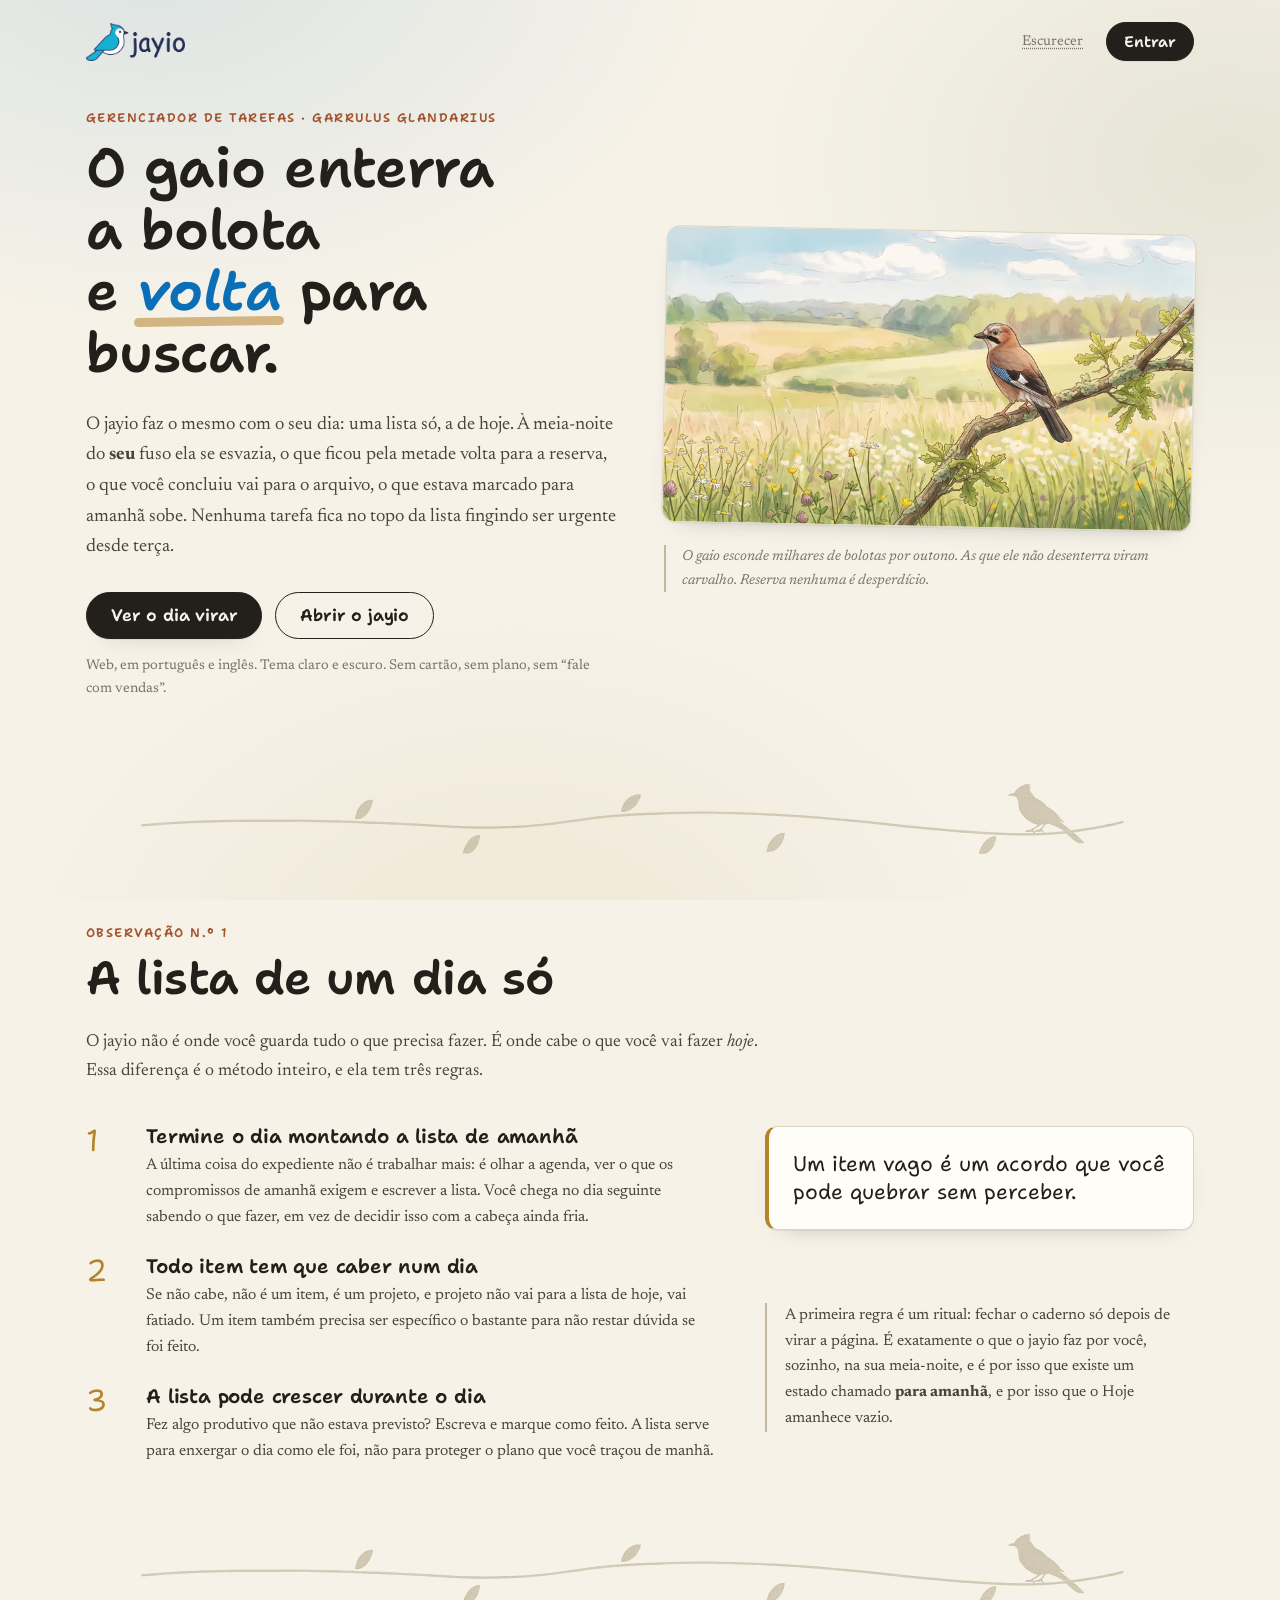
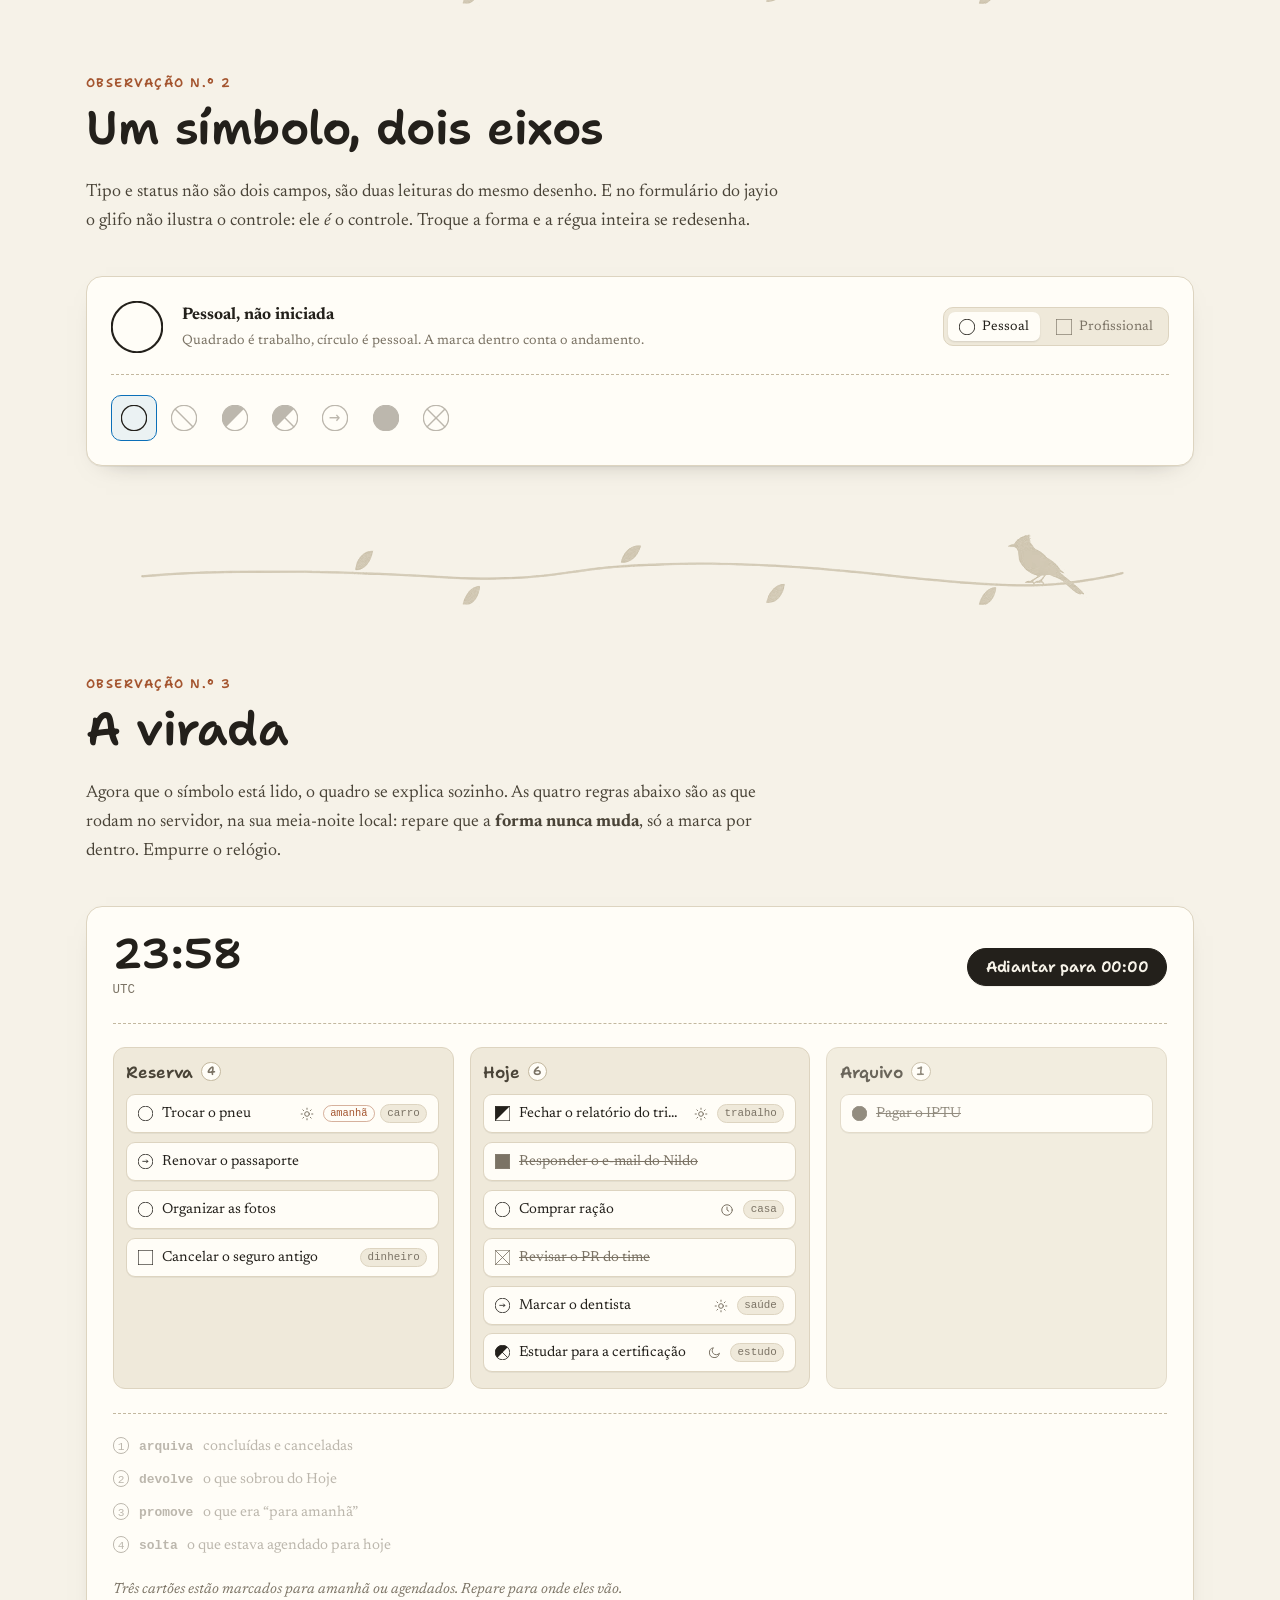
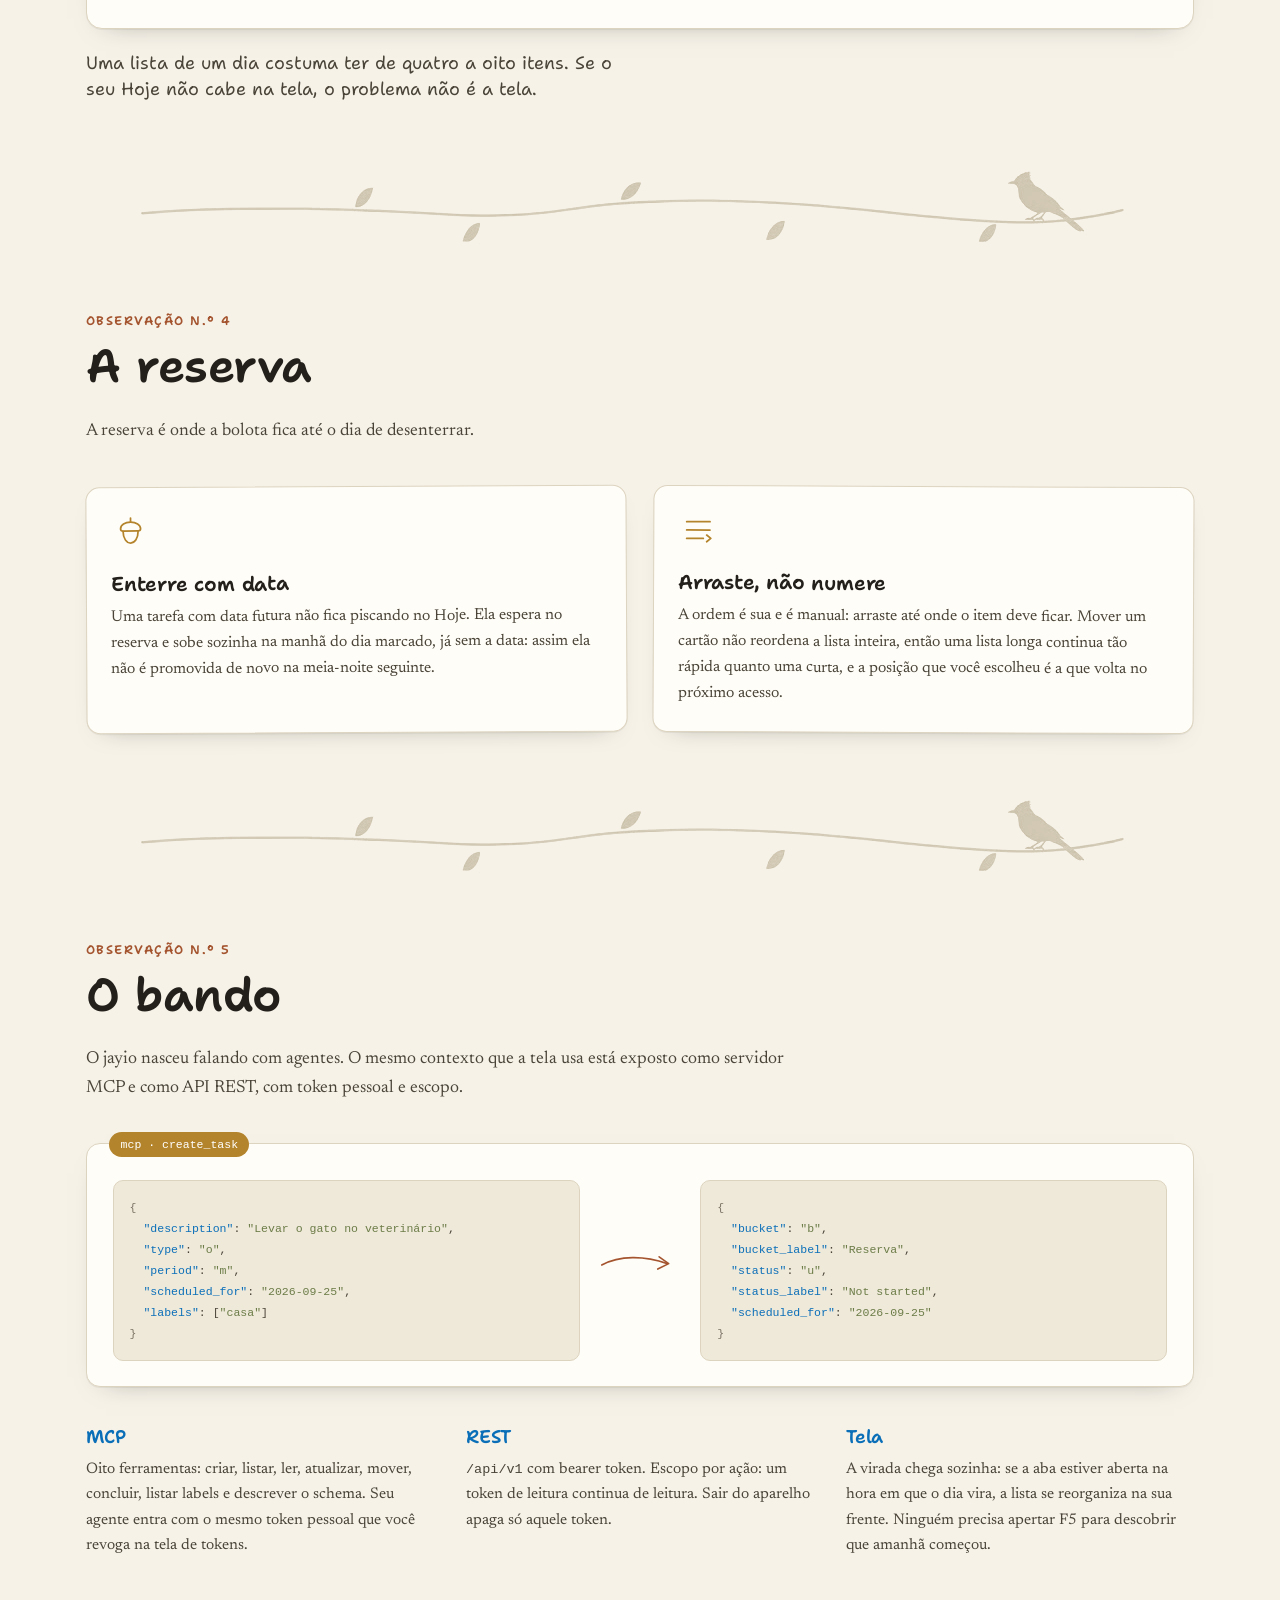
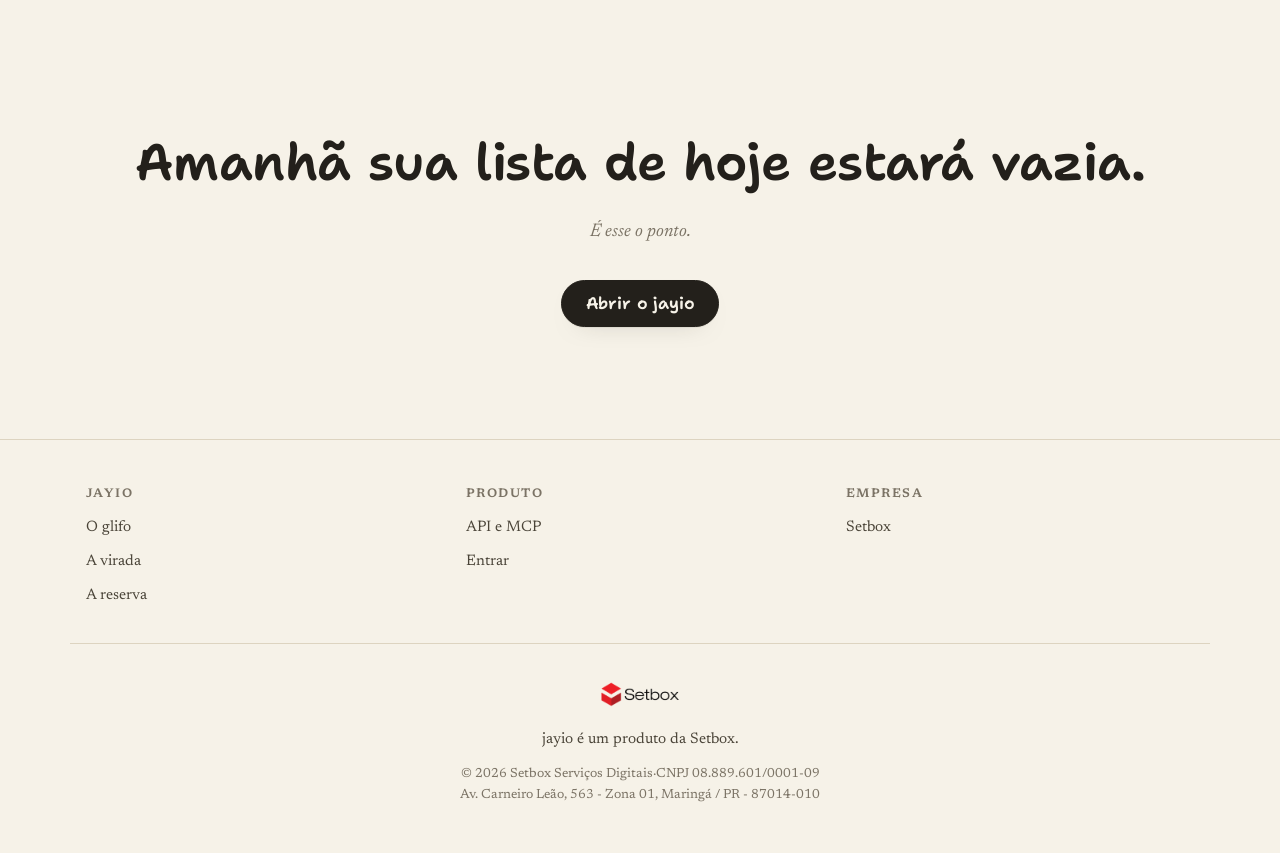
==== index.html @ 813373ac "feat: Veste o site com a nova marca e o conjunto de ícones As artes vinham com fundo vermelho chapad" ====
<!doctype html>
<html lang="pt-BR">
<head>
<meta charset="utf-8">
<meta name="viewport" content="width=device-width, initial-scale=1">
<title>jayio - o dia vira sozinho</title>
<meta name="description" content="Gerenciador de tarefas em que o Hoje se esvazia à meia-noite do seu fuso. O que não foi feito volta para a reserva em vez de envelhecer no topo da lista.">

<meta property="og:type" content="website">
<meta property="og:title" content="jayio - o dia vira sozinho">
<meta property="og:description" content="O Hoje não é uma lista que só cresce. À meia-noite do seu fuso ele se esvazia, e o que não foi feito volta para a reserva.">
<meta property="og:image" content="https://jayio.app/assets/img/gaio-1200.webp">
<meta property="og:url" content="https://jayio.app/">
<meta property="og:locale" content="pt_BR">
<meta name="twitter:card" content="summary_large_image">
<meta name="theme-color" content="#f5f1e6" media="(prefers-color-scheme: light)">
<meta name="theme-color" content="#191b1f" media="(prefers-color-scheme: dark)">

<link rel="icon" href="favicon.ico" sizes="any">
<link rel="icon" type="image/png" sizes="32x32" href="assets/img/favicon-32x32.png" media="(prefers-color-scheme: light)">
<link rel="icon" type="image/png" sizes="16x16" href="assets/img/favicon-16x16.png" media="(prefers-color-scheme: light)">
<link rel="icon" type="image/png" sizes="32x32" href="assets/img/favicon-32x32-dark.png" media="(prefers-color-scheme: dark)">
<link rel="icon" type="image/png" sizes="16x16" href="assets/img/favicon-16x16-dark.png" media="(prefers-color-scheme: dark)">
<link rel="apple-touch-icon" sizes="180x180" href="assets/img/apple-touch-icon.png">
<link rel="manifest" href="site.webmanifest">

<link rel="preconnect" href="https://fonts.googleapis.com">
<link rel="preconnect" href="https://fonts.gstatic.com" crossorigin>
<link rel="stylesheet" href="https://fonts.googleapis.com/css2?family=Shantell+Sans:ital,wght@0,400;0,600;0,700;1,400&family=Newsreader:ital,opsz,wght@0,6..72,400;0,6..72,500;1,6..72,400&display=swap">
<link rel="canonical" href="https://jayio.app/">
<link rel="stylesheet" href="assets/css/site.css">
</head>
<body>

<svg class="sprite" aria-hidden="true" focusable="false" xmlns="http://www.w3.org/2000/svg"><defs><symbol id="g-ou" viewBox="0 0 400 400"><circle cx="200" cy="200" r="194" fill="none"/></symbol><symbol id="g-oub" viewBox="0 0 400 400"><circle cx="200" cy="200" r="194" fill="none"/><path d="M62.57 61.96l276.57 276"/></symbol><symbol id="g-os" viewBox="0 0 400 400"><circle cx="200" cy="200" r="194" fill="none"/><path fill="currentColor" stroke="none" transform="rotate(135 200 200)" d="M6 200A194 194 0 0 0 394 200Z"/></symbol><symbol id="g-ob" viewBox="0 0 400 400"><circle cx="200" cy="200" r="194" fill="none"/><path fill="currentColor" stroke="none" transform="rotate(135 200 200)" d="M6 200A194 194 0 0 0 394 200Z"/><path d="M62.57 61.96l276.57 276"/></symbol><symbol id="g-ot" viewBox="0 0 400 400"><circle cx="200" cy="200" r="194" fill="none"/><path d="M116 196h148"/><path d="M221 152l43 47"/><path d="M264 194l-42 48"/></symbol><symbol id="g-oc" viewBox="0 0 400 400"><circle cx="200" cy="200" r="194" fill="currentColor"/></symbol><symbol id="g-ox" viewBox="0 0 400 400"><circle cx="200" cy="200" r="194" fill="none"/><path d="M62.57 61.96l276.57 276"/><path d="M338.57 62.54l-277.71 276"/></symbol><symbol id="g-pu" viewBox="0 0 400 400"><rect x="5" y="5" width="390" height="390" fill="none"/></symbol><symbol id="g-pub" viewBox="0 0 400 400"><rect x="5" y="5" width="390" height="390" fill="none"/><path d="M5 5l390 390"/></symbol><symbol id="g-ps" viewBox="0 0 400 400"><rect x="5" y="5" width="390" height="390" fill="none"/><path fill="currentColor" stroke="none" transform="rotate(90 200 200)" d="M5 395V5l390 390H5z"/></symbol><symbol id="g-pb" viewBox="0 0 400 400"><rect x="5" y="5" width="390" height="390" fill="none"/><path fill="currentColor" stroke="none" transform="rotate(90 200 200)" d="M5 395V5l390 390H5z"/><path d="M5 5l390 390"/></symbol><symbol id="g-pt" viewBox="0 0 400 400"><rect x="5" y="5" width="390" height="390" fill="none"/><path d="M116 196h148"/><path d="M221 152l43 47"/><path d="M264 194l-42 48"/></symbol><symbol id="g-pc" viewBox="0 0 400 400"><rect x="5" y="5" width="390" height="390" fill="currentColor"/></symbol><symbol id="g-px" viewBox="0 0 400 400"><rect x="5" y="5" width="390" height="390" fill="none"/><path d="M5 5l390 390"/><path d="M395 5L5 395"/></symbol><symbol id="p-m" viewBox="0 0 24 24"><circle cx="12" cy="12" r="4"/><path d="M12 2v2M12 20v2M4.9 4.9l1.4 1.4M17.7 17.7l1.4 1.4M2 12h2M20 12h2M4.9 19.1l1.4-1.4M17.7 6.3l1.4-1.4"/></symbol><symbol id="p-a" viewBox="0 0 24 24"><circle cx="12" cy="12" r="9"/><path d="M12 7v5l3 2"/></symbol><symbol id="p-n" viewBox="0 0 24 24"><path d="M21 13a8.5 8.5 0 1 1-10-10 7 7 0 0 0 10 10z"/></symbol></defs></svg>

<a class="pular" href="#virada">Pular para a demonstração</a>

<!-- ficha de campo: cabeçalho -->
<header class="topo">
  <a class="marca" href="#" aria-label="jayio, início">
    <img class="marca-claro" src="assets/img/logo.png" alt="" width="258" height="99" decoding="async">
    <img class="marca-escuro" src="assets/img/logo-dark.png" alt="" width="258" height="99" decoding="async">
  </a>

  <div class="topo-acoes">
    <button type="button" class="btn-tema" data-tema-toggle aria-pressed="false">
      <span class="btn-tema-txt">Escurecer</span>
    </button>
    <a class="btn btn-primario" href="https://app.jayio.app">Entrar</a>
  </div>
</header>

<main>

<!-- ─────────────────────────── ABERTURA ─────────────────────────── -->
<section class="abertura">
  <div class="abertura-txt">
    <p class="etiqueta">Gerenciador de tarefas &middot; Garrulus glandarius</p>

    <h1>
      O gaio enterra a bolota<br>
      e <em>volta</em> para buscar.
    </h1>

    <p class="linha-fina">
      O jayio faz o mesmo com o seu dia: uma lista só, a de hoje. À meia-noite do
      <strong>seu</strong> fuso ela se esvazia, o que ficou pela metade volta
      para a reserva, o que você concluiu vai para o arquivo, o que estava
      marcado para amanhã sobe. Nenhuma tarefa fica no topo da lista fingindo
      ser urgente desde terça.
    </p>

    <div class="abertura-btns">
      <a class="btn btn-primario btn-g" href="#virada">Ver o dia virar</a>
      <a class="btn btn-fantasma btn-g" href="https://app.jayio.app">Abrir o jayio</a>
    </div>

    <p class="miudo">
      Web, em português e inglês. Tema claro e escuro. Sem cartão, sem plano, sem
      &ldquo;fale com vendas&rdquo;.
    </p>
  </div>

  <figure class="abertura-fig">
    <picture>
      <source type="image/avif" srcset="assets/img/gaio-768.avif 768w, assets/img/gaio-1200.avif 1200w, assets/img/gaio-1600.avif 1600w" sizes="(max-width: 900px) 92vw, 46vw">
      <source type="image/webp" srcset="assets/img/gaio-768.webp 768w, assets/img/gaio-1200.webp 1200w, assets/img/gaio-1600.webp 1600w" sizes="(max-width: 900px) 92vw, 46vw">
      <img src="assets/img/gaio-1200.webp" width="1200" height="655" alt="Ilustração em aquarela de um gaio pousado num galho de carvalho, sobre um campo de flores." decoding="async">
    </picture>
    <figcaption>
      O gaio esconde milhares de bolotas por outono. As que ele não desenterra
      viram carvalho. Reserva nenhuma é desperdício.
    </figcaption>
  </figure>
</section>

<hr class="fio" aria-hidden="true">

<!-- ─────────────────────────── O CADERNO ─────────────────────────── -->
<section id="caderno" class="secao">
  <div class="secao-cabeca">
    <p class="etiqueta">Observação n.º 1</p>
    <h2>A lista de um dia só</h2>
    <p class="secao-sub">
      O jayio não é onde você guarda tudo o que precisa fazer. É onde cabe o que
      você vai fazer <em>hoje</em>. Essa diferença é o método inteiro, e ela tem
      três regras.
    </p>
  </div>

  <div class="caderno">
    <ol class="preceitos">
      <li>
        <h3>Termine o dia montando a lista de amanhã</h3>
        <p>
          A última coisa do expediente não é trabalhar mais: é olhar a agenda, ver
          o que os compromissos de amanhã exigem e escrever a lista. Você chega no
          dia seguinte sabendo o que fazer, em vez de decidir isso com a cabeça
          ainda fria.
        </p>
      </li>
      <li>
        <h3>Todo item tem que caber num dia</h3>
        <p>
          Se não cabe, não é um item, é um projeto, e projeto não vai para a
          lista de hoje, vai fatiado. Um item também precisa ser específico o
          bastante para não restar dúvida se foi feito.
        </p>
      </li>
      <li>
        <h3>A lista pode crescer durante o dia</h3>
        <p>
          Fez algo produtivo que não estava previsto? Escreva e marque como feito.
          A lista serve para enxergar o dia como ele foi, não para proteger o
          plano que você traçou de manhã.
        </p>
      </li>
    </ol>

    <blockquote class="preceito-citacao">
      <p>Um item vago é um acordo que você pode quebrar sem perceber.</p>
    </blockquote>

    <p class="caderno-fecho">
      A primeira regra é um ritual: fechar o caderno só depois de virar a página.
      É exatamente o que o jayio faz por você, sozinho, na sua meia-noite, e é
      por isso que existe um estado chamado <strong>para amanhã</strong>, e por
      isso que o Hoje amanhece vazio.
    </p>
  </div>
</section>

<hr class="fio" aria-hidden="true">

<!-- ─────────────────────────── O GLIFO ─────────────────────────── -->
<section id="glifo" class="secao">
  <div class="secao-cabeca">
    <p class="etiqueta">Observação n.º 2</p>
    <h2>Um símbolo, dois eixos</h2>
    <p class="secao-sub">
      Tipo e status não são dois campos, são duas leituras do mesmo desenho. E no
      formulário do jayio o glifo não ilustra o controle: ele <em>é</em> o
      controle. Troque a forma e a régua inteira se redesenha.
    </p>
  </div>

  <div class="regua-caixa">
    <div class="regua-cabeca">
      <svg class="glifo glifo-g" aria-hidden="true"><use href="#g-ou" data-glifo-grande></use></svg>

      <div class="regua-leitura">
        <strong data-leitura>Pessoal, não iniciada</strong>
        <span>Quadrado é trabalho, círculo é pessoal. A marca dentro conta o andamento.</span>
      </div>

      <div class="regua-forma" role="group" aria-label="Tipo da tarefa">
        <button type="button" class="forma-btn" data-forma="o" aria-pressed="true">
          <svg class="glifo glifo-p" aria-hidden="true"><use href="#g-ou"></use></svg>
          Pessoal
        </button>
        <button type="button" class="forma-btn" data-forma="p" aria-pressed="false">
          <svg class="glifo glifo-p" aria-hidden="true"><use href="#g-pu"></use></svg>
          Profissional
        </button>
      </div>
    </div>

    <div class="regua" role="group" aria-label="Andamento da tarefa">
        <button type="button" class="regua-btn" data-st="u" aria-pressed="true" title="Não iniciada" aria-label="Não iniciada">
          <svg class="glifo glifo-m" aria-hidden="true"><use href="#g-ou" data-usa="u"></use></svg>
        </button>
        <button type="button" class="regua-btn" data-st="ub" aria-pressed="false" title="Não iniciada, bloqueada" aria-label="Não iniciada, bloqueada">
          <svg class="glifo glifo-m" aria-hidden="true"><use href="#g-ou" data-usa="ub"></use></svg>
        </button>
        <button type="button" class="regua-btn" data-st="s" aria-pressed="false" title="Iniciada" aria-label="Iniciada">
          <svg class="glifo glifo-m" aria-hidden="true"><use href="#g-ou" data-usa="s"></use></svg>
        </button>
        <button type="button" class="regua-btn" data-st="b" aria-pressed="false" title="Bloqueada" aria-label="Bloqueada">
          <svg class="glifo glifo-m" aria-hidden="true"><use href="#g-ou" data-usa="b"></use></svg>
        </button>
        <button type="button" class="regua-btn" data-st="t" aria-pressed="false" title="Para amanhã" aria-label="Para amanhã">
          <svg class="glifo glifo-m" aria-hidden="true"><use href="#g-ou" data-usa="t"></use></svg>
        </button>
        <button type="button" class="regua-btn" data-st="c" aria-pressed="false" title="Concluída" aria-label="Concluída">
          <svg class="glifo glifo-m" aria-hidden="true"><use href="#g-ou" data-usa="c"></use></svg>
        </button>
        <button type="button" class="regua-btn" data-st="x" aria-pressed="false" title="Cancelada" aria-label="Cancelada">
          <svg class="glifo glifo-m" aria-hidden="true"><use href="#g-ou" data-usa="x"></use></svg>
        </button>
    </div>
  </div>
</section>

<hr class="fio" aria-hidden="true">

<!-- ─────────────────────────── A VIRADA ─────────────────────────── -->
<section id="virada" class="secao">
  <div class="secao-cabeca">
    <p class="etiqueta">Observação n.º 3</p>
    <h2>A virada</h2>
    <p class="secao-sub">
      Agora que o símbolo está lido, o quadro se explica sozinho. As quatro regras
      abaixo são as que rodam no servidor, na sua meia-noite local: repare que a
      <strong>forma nunca muda</strong>, só a marca por dentro. Empurre o relógio.
    </p>
  </div>

  <div class="bancada">

    <div class="relogio" aria-live="polite">
      <div class="relogio-face">
        <span class="relogio-hora" data-relogio>23:58</span>
        <span class="relogio-fuso" data-fuso>America/Sao_Paulo</span>
      </div>
      <div class="relogio-btns">
        <button type="button" class="btn btn-primario" data-virar>
          Adiantar para 00:00
        </button>
        <button type="button" class="btn btn-fantasma" data-reiniciar hidden>
          Voltar para ontem
        </button>
      </div>
    </div>

    <div class="quadro" data-quadro>
      <section class="coluna" data-bucket="b" aria-labelledby="col-b">
        <h3 id="col-b">Reserva <span class="conta" data-conta="b">0</span></h3>
        <ul class="pilha" data-pilha="b"></ul>
      </section>

      <section class="coluna" data-bucket="t" aria-labelledby="col-t">
        <h3 id="col-t">Hoje <span class="conta" data-conta="t">0</span></h3>
        <ul class="pilha" data-pilha="t"></ul>
      </section>

      <section class="coluna coluna-arquivo" data-bucket="a" aria-labelledby="col-a">
        <h3 id="col-a">Arquivo <span class="conta" data-conta="a">0</span></h3>
        <ul class="pilha" data-pilha="a"></ul>
      </section>
    </div>

    <ol class="regras" data-regras>
      <li data-regra="1"><code>arquiva</code> concluídas e canceladas <span class="regra-saldo" data-saldo="1"></span></li>
      <li data-regra="2"><code>devolve</code> o que sobrou do Hoje <span class="regra-saldo" data-saldo="2"></span></li>
      <li data-regra="3"><code>promove</code> o que era &ldquo;para amanhã&rdquo; <span class="regra-saldo" data-saldo="3"></span></li>
      <li data-regra="4"><code>solta</code> o que estava agendado para hoje <span class="regra-saldo" data-saldo="4"></span></li>
    </ol>

    <p class="bancada-nota" data-nota>
      Três cartões estão marcados para amanhã ou agendados. Repare para onde eles vão.
    </p>
  </div>

  <p class="bancada-regra">
    Uma lista de um dia costuma ter de quatro a oito itens. Se o seu Hoje não cabe
    na tela, o problema não é a tela.
  </p>

</section>

<hr class="fio" aria-hidden="true">

<!-- ─────────────────────────── A RESERVA ─────────────────────────── -->
<section id="reserva" class="secao">
  <div class="secao-cabeca">
    <p class="etiqueta">Observação n.º 4</p>
    <h2>A reserva</h2>
    <p class="secao-sub">
      A reserva é onde a bolota fica até o dia de desenterrar.
    </p>
  </div>

  <div class="bolotas">
    <article class="bolota">
      <svg class="bolota-ico" viewBox="0 0 48 48" aria-hidden="true" focusable="false">
        <path d="M12 20c0-5 5.4-8 12-8s12 3 12 8c0 1.6-1.3 2.6-3 2.6H15c-1.7 0-3-1-3-2.6z"/>
        <path d="M15 23c0 8.5 4 14 9 14s9-5.5 9-14"/>
        <path d="M24 12V7"/>
      </svg>
      <h3>Enterre com data</h3>
      <p>
        Uma tarefa com data futura não fica piscando no Hoje. Ela espera no
        reserva e sobe sozinha na manhã do dia marcado, já sem a data: assim ela
        não é promovida de novo na meia-noite seguinte.
      </p>
    </article>

    <article class="bolota">
      <svg class="bolota-ico" viewBox="0 0 48 48" aria-hidden="true" focusable="false">
        <path d="M10 14h28M10 24h28M10 34h20"/>
        <path d="M34 30l5 4-5 4"/>
      </svg>
      <h3>Arraste, não numere</h3>
      <p>
        A ordem é sua e é manual: arraste até onde o item deve ficar. Mover um
        cartão não reordena a lista inteira, então uma lista longa continua tão
        rápida quanto uma curta, e a posição que você escolheu é a que volta no
        próximo acesso.
      </p>
    </article>

 </div>
</section>

<hr class="fio" aria-hidden="true">

<!-- ─────────────────────────── O BANDO ─────────────────────────── -->
<section id="bando" class="secao">
  <div class="secao-cabeca">
    <p class="etiqueta">Observação n.º 5</p>
    <h2>O bando</h2>
    <p class="secao-sub">
      O jayio nasceu falando com agentes. O mesmo contexto que a tela usa está
      exposto como servidor MCP e como API REST, com token pessoal e escopo.
    </p>
  </div>

  <div class="bilhete">
    <div class="bilhete-aba">mcp · create_task</div>
<pre><code><span class="c-k">{</span>
  <span class="c-s">"description"</span>: <span class="c-v">"Levar o gato no veterinário"</span>,
  <span class="c-s">"type"</span>: <span class="c-v">"o"</span>,
  <span class="c-s">"period"</span>: <span class="c-v">"m"</span>,
  <span class="c-s">"scheduled_for"</span>: <span class="c-v">"2026-09-25"</span>,
  <span class="c-s">"labels"</span>: [<span class="c-v">"casa"</span>]
<span class="c-k">}</span></code></pre>
    <div class="bilhete-seta" aria-hidden="true">
      <svg viewBox="0 0 120 40" focusable="false"><path d="M4 20c26-14 62-14 96-2"/><path d="M88 8l14 10-16 8"/></svg>
    </div>
<pre><code><span class="c-k">{</span>
  <span class="c-s">"bucket"</span>: <span class="c-v">"b"</span>,
  <span class="c-s">"bucket_label"</span>: <span class="c-v">"Reserva"</span>,
  <span class="c-s">"status"</span>: <span class="c-v">"u"</span>,
  <span class="c-s">"status_label"</span>: <span class="c-v">"Not started"</span>,
  <span class="c-s">"scheduled_for"</span>: <span class="c-v">"2026-09-25"</span>
<span class="c-k">}</span></code></pre>
  </div>

  <div class="bando-grade">
    <div>
      <h3>MCP</h3>
      <p>
        Oito ferramentas: criar, listar, ler, atualizar, mover, concluir, listar
        labels e descrever o schema. Seu agente entra com o mesmo token pessoal
        que você revoga na tela de tokens.
      </p>
    </div>
    <div>
      <h3>REST</h3>
      <p>
        <code>/api/v1</code> com bearer token. Escopo por ação: um token de
        leitura continua de leitura. Sair do aparelho apaga só aquele token.
      </p>
    </div>
    <div>
      <h3>Tela</h3>
      <p>
        A virada chega sozinha: se a aba estiver aberta na hora em que o dia vira,
        a lista se reorganiza na sua frente. Ninguém precisa apertar F5 para
        descobrir que amanhã começou.
      </p>
    </div>
  </div>
</section>

<!-- ─────────────────────────── FECHO ─────────────────────────── -->
<section class="fecho">
  <h2>Amanhã sua lista de hoje estará vazia.</h2>
  <p>É esse o ponto.</p>
  <a class="btn btn-primario btn-g" href="https://app.jayio.app">Abrir o jayio</a>
</section>

</main>

<footer class="rodape">
  <div class="rodape-grade">
    <div class="rodape-col">
      <h2>jayio</h2>
      <a href="#glifo">O glifo</a>
      <a href="#virada">A virada</a>
      <a href="#reserva">A reserva</a>
    </div>

    <div class="rodape-col">
      <h2>Produto</h2>
      <a href="#bando">API e MCP</a>
        <a href="https://app.jayio.app">Entrar</a>
    </div>

    <div class="rodape-col">
      <h2>Empresa</h2>
      <a href="https://setbox.com.br">Setbox</a>
    </div>
  </div>

  <div class="rodape-legal">
    <a class="rodape-marca" href="https://setbox.com.br" aria-label="Setbox">
      <img src="assets/img/setbox.png" alt="Setbox" width="420" height="139" loading="lazy" decoding="async">
    </a>

    <p class="rodape-produto">jayio é um produto da Setbox.</p>

    <p class="rodape-cnpj">
      © 2026 Setbox Serviços Digitais&middot;CNPJ 08.889.601/0001-09<br>
      Av. Carneiro Leão, 563 - Zona 01, Maringá / PR - 87014-010
    </p>
  </div>
</footer>

<script src="assets/js/virada.js" defer></script>
</body>
</html>
---- assets/css/site.css ----
/* =========================================================================
   jayio — caderno de campo
   Papel, tinta e aquarela. Nada de cartão com sombra azul e gradiente roxo.
   ========================================================================= */

:root {
  --papel:      #f6f2e8;
  --papel-2:    #fffdf7;
  --papel-3:    #efe9da;
  --tinta:      #23201b;
  --tinta-2:    #4a4438;
  --tinta-3:    #7b7365;
  --azul:       #0b6fb8;
  --azul-forte: #1391e0;
  --azul-lavado:#dceaf6;
  --musgo:      #6c7c47;
  --ocre:       #b4842c;
  --terra:      #a4552f;
  --borda:      #ddd4c0;
  --borda-forte:#c3b89f;
  --sombra:     0 1px 0 rgba(35, 32, 27, .06), 0 10px 26px -20px rgba(35, 32, 27, .5);

  --largura: 1140px;
  --gutter: 16px;

  --mao: "Shantell Sans", "Comic Sans MS", cursive;
  --texto: "Newsreader", Georgia, "Times New Roman", serif;
  --mono: ui-monospace, "SF Mono", SFMono-Regular, Menlo, Consolas, monospace;
}

@media (prefers-color-scheme: dark) {
  :root:not([data-tema="claro"]) {
    --papel:      #17181b;
    --papel-2:    #1e2025;
    --papel-3:    #24262c;
    --tinta:      #ece7db;
    --tinta-2:    #c8c2b4;
    --tinta-3:    #948c7e;
    --azul:       #56b6f0;
    --azul-forte: #7fcbfb;
    --azul-lavado:#1b2c3a;
    --musgo:      #9db26c;
    --ocre:       #d5a950;
    --terra:      #d2825a;
    --borda:      #33353c;
    --borda-forte:#474a53;
    --sombra:     0 1px 0 rgba(0, 0, 0, .3), 0 10px 26px -20px rgba(0, 0, 0, .9);
  }
}

:root[data-tema="escuro"] {
  --papel:      #17181b;
  --papel-2:    #1e2025;
  --papel-3:    #24262c;
  --tinta:      #ece7db;
  --tinta-2:    #c8c2b4;
  --tinta-3:    #948c7e;
  --azul:       #56b6f0;
  --azul-forte: #7fcbfb;
  --azul-lavado:#1b2c3a;
  --musgo:      #9db26c;
  --ocre:       #d5a950;
  --terra:      #d2825a;
  --borda:      #33353c;
  --borda-forte:#474a53;
  --sombra:     0 1px 0 rgba(0, 0, 0, .3), 0 10px 26px -20px rgba(0, 0, 0, .9);
}

*, *::before, *::after { box-sizing: border-box; }

/* O sprite dos 14 glifos fica fora do fluxo; cada uso é um <svg><use>. Os
   arquivos originais do app são preto fixo, então sumiriam no papel escuro:
   aqui o traço é currentColor e o tema resolve. */
.sprite { position: absolute; width: 0; height: 0; overflow: hidden; }

.glifo {
  flex: none;
  stroke: currentColor;
  stroke-width: 22;
  fill: none;
}
.glifo-c { width: 15px; height: 15px; }
.glifo-m { width: 26px; height: 26px; }
.glifo-p { width: 16px; height: 16px; }
.glifo-g { width: 52px; height: 52px; stroke-width: 16; }

.periodo {
  flex: none;
  width: 14px;
  height: 14px;
  stroke: currentColor;
  stroke-width: 1.7;
  stroke-linecap: round;
  stroke-linejoin: round;
  fill: none;
  color: var(--tinta-3);
}

/* `display: inline-flex` nos botões ganha do `display: none` que o atributo
   hidden carrega no UA stylesheet. Sem isto o botão de voltar nasce visível. */
[hidden] { display: none !important; }

html { scroll-behavior: smooth; }

body {
  margin: 0;
  background-color: var(--papel);
  /* Fibra do papel: três manchas de aquarela bem diluídas, sem imagem externa. */
  background-image:
    radial-gradient(60rem 40rem at 12% -6%, color-mix(in oklab, var(--azul) 11%, transparent), transparent 60%),
    radial-gradient(48rem 34rem at 96% 18%, color-mix(in oklab, var(--musgo) 12%, transparent), transparent 62%),
    radial-gradient(52rem 38rem at 40% 108%, color-mix(in oklab, var(--ocre) 10%, transparent), transparent 60%);
  background-attachment: fixed;
  color: var(--tinta);
  font-family: var(--texto);
  font-size: 1.0625rem;
  line-height: 1.65;
  -webkit-text-size-adjust: 100%;
  overflow-x: hidden;
}

h1, h2, h3, .etiqueta, .btn, .marca, .conta, .relogio-hora {
  font-family: var(--mao);
  font-weight: 600;
  letter-spacing: -.01em;
}

h1, h2, h3 { line-height: 1.12; margin: 0 0 .5em; text-wrap: balance; }
p { text-wrap: pretty; }

a { color: var(--azul); text-underline-offset: .18em; text-decoration-thickness: from-font; }
a:hover { color: var(--azul-forte); }

code { font-family: var(--mono); font-size: .88em; }

:where(a, button, [tabindex]):focus-visible {
  outline: 2.5px solid var(--azul-forte);
  outline-offset: 3px;
  border-radius: 4px;
}

.pular {
  position: absolute;
  left: -9999px;
  top: 0;
  background: var(--papel-2);
  padding: .7rem 1rem;
  z-index: 99;
}
.pular:focus { left: 8px; top: 8px; }

.miudo { font-size: .875rem; color: var(--tinta-3); }

.etiqueta {
  font-size: .78rem;
  letter-spacing: .12em;
  text-transform: uppercase;
  color: var(--terra);
  margin: 0 0 .6rem;
}

/* ---------------------------------------------------------------- botões -- */

.btn {
  display: inline-flex;
  align-items: center;
  justify-content: center;
  gap: .5rem;
  padding: .58rem 1.1rem;
  border-radius: 999px;
  border: 1.5px solid var(--tinta);
  background: transparent;
  color: var(--tinta);
  font-size: .95rem;
  line-height: 1.2;
  text-decoration: none;
  cursor: pointer;
  transition: transform .14s ease, background-color .16s ease, color .16s ease, box-shadow .16s ease;
}
.btn:hover { transform: translateY(-1.5px); }
.btn:active { transform: translateY(0); }

.btn-primario {
  background: var(--tinta);
  color: var(--papel);
  box-shadow: var(--sombra);
}
.btn-primario:hover { background: var(--azul); border-color: var(--azul); color: #fff; }

.btn-fantasma:hover { background: color-mix(in oklab, var(--tinta) 8%, transparent); color: var(--tinta); }

.btn-g { padding: .78rem 1.5rem; font-size: 1.05rem; }

.btn-tema {
  border: 0;
  background: transparent;
  color: var(--tinta-3);
  font-family: var(--texto);
  font-size: .875rem;
  cursor: pointer;
  padding: .4rem .5rem;
  text-decoration: underline;
  text-underline-offset: .2em;
  text-decoration-style: dotted;
}
.btn-tema:hover { color: var(--tinta); }

/* ---------------------------------------------------------------- topo --- */

.topo {
  max-width: var(--largura);
  margin: 0 auto;
  padding: 1.4rem var(--gutter);
  display: flex;
  align-items: center;
  gap: 1.5rem;
  flex-wrap: wrap;
}

/* O traço da logo é azul-marinho e some no papel escuro. Em vez de inverter no
   filtro, a versão escura é um arquivo próprio: o gaio segue azul e só a tinta
   do nome clareia. */
.marca img { display: block; height: 38px; width: auto; }
.marca .marca-escuro { display: none; }
@media (prefers-color-scheme: dark) {
  :root:not([data-tema="claro"]) .marca .marca-claro { display: none; }
  :root:not([data-tema="claro"]) .marca .marca-escuro { display: block; }
}
:root[data-tema="escuro"] .marca .marca-claro { display: none; }
:root[data-tema="escuro"] .marca .marca-escuro { display: block; }
:root[data-tema="claro"] .marca .marca-claro { display: block; }
:root[data-tema="claro"] .marca .marca-escuro { display: none; }

/* Sem menu, quem empurra as ações para a direita é a própria margem. */
.topo-acoes {
  display: flex;
  align-items: center;
  gap: .9rem;
  margin-inline-start: auto;
}

/* ------------------------------------------------------------ abertura --- */

.abertura {
  max-width: var(--largura);
  margin: 1.5rem auto 4rem;
  padding: 0 var(--gutter);
  display: grid;
  grid-template-columns: 1fr 1fr;
  gap: 3rem;
  align-items: center;
}

.abertura h1 {
  font-size: clamp(2.2rem, 4.6vw, 3.45rem);
  margin-bottom: .45em;
}
.abertura h1 em {
  font-style: italic;
  color: var(--azul);
  position: relative;
  white-space: nowrap;
}
/* sublinhado à mão, desenhado com gradiente para não pedir outro arquivo */
.abertura h1 em::after {
  content: "";
  position: absolute;
  left: -2%;
  right: -2%;
  bottom: .04em;
  height: .16em;
  background: var(--ocre);
  opacity: .55;
  border-radius: 999px;
  transform: rotate(-.8deg);
}

.linha-fina { font-size: 1.16rem; color: var(--tinta-2); max-width: 34rem; }

.abertura-btns { display: flex; gap: .8rem; flex-wrap: wrap; margin: 1.8rem 0 1rem; }

.abertura-fig { margin: 0; }
.abertura-fig img {
  display: block;
  width: 100%;
  height: auto;
  border-radius: 14px;
  border: 1px solid var(--borda);
  box-shadow: var(--sombra);
  transform: rotate(1.1deg);
}
.abertura-fig figcaption {
  margin-top: 1.1rem;
  font-size: .9rem;
  color: var(--tinta-3);
  font-style: italic;
  padding-inline-start: 1rem;
  border-inline-start: 2px solid var(--borda-forte);
}

@media (max-width: 900px) {
  .abertura { grid-template-columns: 1fr; gap: 2.2rem; margin-bottom: 2.5rem; }
  .abertura-fig img { transform: none; }
}

/* ------------------------------------------------------------ divisor --- */

/* Galho com gaio pousado. Entra como máscara e não como imagem: o PNG é uma
   silhueta em fundo transparente, o canal alfa faz o recorte e a cor vem do
   CSS, então o divisor acompanha o tema sem precisar de duas artes.

   A altura sai do `aspect-ratio`, não de um valor fixo. Com altura fixa a
   máscara é escalada pela largura e o que passa do box é cortado: foi assim que
   as folhas de baixo sumiram. Amarrando a caixa à proporção do PNG, arte e
   elemento têm sempre o mesmo tamanho. */
.fio {
  width: min(100% - 2 * var(--gutter), 64rem);
  margin: 0 auto;
  border: 0;
  aspect-ratio: 1024 / 80;
  background-color: var(--borda-forte);
  -webkit-mask-image: url("../img/fio.png");
  mask-image: url("../img/fio.png");
  -webkit-mask-repeat: no-repeat;
  mask-repeat: no-repeat;
  -webkit-mask-size: 100% 100%;
  mask-size: 100% 100%;
  opacity: .9;
}

/* -------------------------------------------------------------- seções --- */

.secao {
  max-width: var(--largura);
  margin: 0 auto;
  padding: 4rem var(--gutter);
}

.secao-cabeca { max-width: 44rem; margin-bottom: 2.5rem; }
.secao h2 { font-size: clamp(1.9rem, 4.2vw, 2.9rem); }
.secao-sub { font-size: 1.1rem; color: var(--tinta-2); margin: 0; }

/* ------------------------------------------------------------- bancada --- */

.bancada {
  background: var(--papel-2);
  border: 1px solid var(--borda);
  border-radius: 16px;
  padding: 1.6rem;
  box-shadow: var(--sombra);
}

.relogio {
  display: flex;
  align-items: center;
  gap: 1.4rem;
  flex-wrap: wrap;
  padding-bottom: 1.4rem;
  margin-bottom: 1.4rem;
  border-bottom: 1px dashed var(--borda-forte);
}

.relogio-face { display: flex; flex-direction: column; }
.relogio-hora {
  font-size: 2.6rem;
  line-height: 1;
  font-variant-numeric: tabular-nums;
  color: var(--tinta);
  transition: color .3s ease;
}
.relogio.virou .relogio-hora { color: var(--azul); }
.relogio-fuso { font-family: var(--mono); font-size: .78rem; color: var(--tinta-3); margin-top: .35rem; }

.relogio-btns { display: flex; gap: .7rem; flex-wrap: wrap; margin-inline-start: auto; }

/* minmax(0, 1fr) e min-width: 0 em toda a cadeia: sem isso o `nowrap` da
   descrição vira a largura mínima do grid e a coluna estoura a tela no celular,
   em vez de o texto cortar com reticências. */
.quadro {
  display: grid;
  grid-template-columns: repeat(3, minmax(0, 1fr));
  gap: 1rem;
}

.coluna {
  min-width: 0;
  background: var(--papel-3);
  border: 1px solid var(--borda);
  border-radius: 12px;
  padding: .9rem .8rem 1rem;
  min-height: 19rem;
}
.coluna-arquivo { opacity: .82; }

.coluna h3 {
  font-size: 1.02rem;
  margin: 0 0 .8rem;
  display: flex;
  align-items: center;
  gap: .5rem;
  color: var(--tinta-2);
}
.conta {
  display: inline-grid;
  place-items: center;
  min-width: 1.6em;
  height: 1.6em;
  border-radius: 999px;
  background: var(--papel-2);
  border: 1px solid var(--borda-forte);
  font-size: .76rem;
  color: var(--tinta-3);
  font-variant-numeric: tabular-nums;
}

.pilha { list-style: none; margin: 0; padding: 0; display: grid; gap: .55rem; min-width: 0; }

.cartao {
  display: flex;
  align-items: center;
  gap: .55rem;
  min-width: 0;
  background: var(--papel-2);
  border: 1px solid var(--borda);
  border-radius: 9px;
  padding: .55rem .7rem;
  font-size: .9rem;
  line-height: 1.35;
  color: var(--tinta);
  box-shadow: 0 1px 0 color-mix(in oklab, var(--tinta) 5%, transparent);
  transition: transform .52s cubic-bezier(.2, .8, .25, 1), border-color .3s ease, opacity .3s ease;
  will-change: transform;
}
.cartao.mexeu { border-color: var(--ocre); }

.cartao-txt {
  flex: 1 1 auto;
  min-width: 0;
  overflow: hidden;
  text-overflow: ellipsis;
  white-space: nowrap;
}
.cartao.risca { color: var(--tinta-3); }
.cartao.risca .cartao-txt { text-decoration: line-through; }

.cartao-fim { display: flex; align-items: center; gap: .3rem; flex: none; }

.cartao-data {
  font-family: var(--mono);
  font-size: .65rem;
  color: var(--terra);
  border: 1px solid color-mix(in oklab, var(--terra) 45%, transparent);
  border-radius: 999px;
  padding: .05rem .4rem;
}

.tag {
  font-size: .68rem;
  font-family: var(--mono);
  padding: .05rem .4rem;
  border-radius: 999px;
  background: var(--papel-3);
  border: 1px solid var(--borda);
  color: var(--tinta-3);
}

.regras {
  list-style: none;
  counter-reset: r;
  margin: 1.5rem 0 0;
  padding: 1.3rem 0 0;
  border-top: 1px dashed var(--borda-forte);
  display: grid;
  gap: .55rem;
}
.regras li {
  counter-increment: r;
  display: flex;
  align-items: baseline;
  gap: .6rem;
  font-size: .92rem;
  color: var(--tinta-3);
  opacity: .5;
  transition: opacity .3s ease, color .3s ease;
}
.regras li::before {
  content: counter(r);
  font-family: var(--mono);
  font-size: .7rem;
  flex: none;
  display: inline-grid;
  place-items: center;
  width: 1.5em;
  height: 1.5em;
  border-radius: 999px;
  border: 1px solid currentColor;
}
.regras li code { color: inherit; font-weight: 600; }
.regras li.acesa { opacity: 1; color: var(--tinta); }
.regras li.acesa code { color: var(--azul); }
.regra-saldo { margin-inline-start: auto; font-family: var(--mono); font-size: .78rem; color: var(--ocre); }

.bancada-nota {
  margin: 1.2rem 0 0;
  font-size: .92rem;
  font-style: italic;
  color: var(--tinta-3);
}

.bancada-regra {
  max-width: 34rem;
  margin: 1.4rem 0 0;
  font-family: var(--mao);
  font-size: 1.12rem;
  line-height: 1.45;
  color: var(--tinta-2);
}

@media (max-width: 760px) {
  .bancada { padding: 1.1rem; }
  .quadro { grid-template-columns: minmax(0, 1fr); }
  .coluna { min-height: 0; }
  .relogio-btns { margin-inline-start: 0; width: 100%; }
  .relogio-hora { font-size: 2.1rem; }
}

/* ------------------------------------------------------------- caderno --- */

.caderno {
  display: grid;
  grid-template-columns: 1.25fr .85fr;
  gap: 2.5rem 3rem;
  align-items: start;
}

.preceitos {
  grid-row: span 2;
  list-style: none;
  counter-reset: preceito;
  margin: 0;
  padding: 0;
  display: grid;
  gap: 1.6rem;
}

.preceitos li {
  counter-increment: preceito;
  display: grid;
  grid-template-columns: auto 1fr;
  gap: .3rem 1.1rem;
}

/* O número é um algarismo escrito à mão na margem, como num caderno. */
.preceitos li::before {
  content: counter(preceito);
  grid-row: span 2;
  font-family: var(--mao);
  font-size: 1.9rem;
  line-height: 1;
  color: var(--ocre);
  width: 1.4em;
}

.preceitos h3 { font-size: 1.22rem; margin: 0; align-self: center; }
.preceitos p { margin: 0; color: var(--tinta-2); font-size: .98rem; }

.preceito-citacao {
  margin: 0;
  padding: 1.4rem 1.5rem;
  background: var(--papel-2);
  border: 1px solid var(--borda);
  border-inline-start: 4px solid var(--ocre);
  border-radius: 12px;
  box-shadow: var(--sombra);
}
.preceito-citacao p {
  margin: 0;
  font-family: var(--mao);
  font-size: 1.32rem;
  line-height: 1.35;
  color: var(--tinta);
}

.caderno-fecho {
  margin: 0;
  font-size: .98rem;
  color: var(--tinta-2);
  padding-inline-start: 1.1rem;
  border-inline-start: 2px solid var(--borda-forte);
}

@media (max-width: 860px) {
  .caderno { grid-template-columns: 1fr; gap: 1.8rem; }
  .preceitos { grid-row: auto; }
  .preceitos li::before { font-size: 1.6rem; }
}

/* --------------------------------------------------------------- régua --- */

.regua-caixa {
  background: var(--papel-2);
  border: 1px solid var(--borda);
  border-radius: 16px;
  padding: 1.5rem;
  box-shadow: var(--sombra);
}

.regua-cabeca {
  display: flex;
  align-items: center;
  gap: 1.2rem;
  flex-wrap: wrap;
  padding-bottom: 1.3rem;
  margin-bottom: 1.3rem;
  border-bottom: 1px dashed var(--borda-forte);
}

.regua-leitura { display: flex; flex-direction: column; flex: 1 1 15rem; min-width: 0; }
.regua-leitura strong { font-size: 1.05rem; }
.regua-leitura span { font-size: .85rem; color: var(--tinta-3); }

.regua-forma { display: inline-flex; gap: .25rem; padding: .25rem; border-radius: 10px; background: var(--papel-3); border: 1px solid var(--borda); }

.forma-btn {
  display: inline-flex;
  align-items: center;
  gap: .45rem;
  padding: .4rem .7rem;
  border: 0;
  border-radius: 7px;
  background: transparent;
  color: var(--tinta-3);
  font-family: inherit;
  font-size: .85rem;
  cursor: pointer;
  transition: background-color .15s ease, color .15s ease;
}
.forma-btn[aria-pressed="true"] { background: var(--papel-2); color: var(--tinta); box-shadow: 0 1px 2px color-mix(in oklab, var(--tinta) 12%, transparent); }
.forma-btn:hover { color: var(--tinta); }

.regua { display: flex; flex-wrap: wrap; gap: .3rem; }

.regua-btn {
  display: flex;
  flex-direction: column;
  align-items: center;
  gap: .35rem;
  padding: .55rem;
  border: 1.5px solid transparent;
  border-radius: 10px;
  background: transparent;
  color: var(--tinta-3);
  font-family: inherit;
  cursor: pointer;
  opacity: .5;
  transition: opacity .15s ease, border-color .15s ease, background-color .15s ease, color .15s ease;
}
.regua-btn:hover { opacity: .85; color: var(--tinta); }
.regua-btn[aria-pressed="true"] {
  opacity: 1;
  color: var(--tinta);
  border-color: var(--azul);
  background: color-mix(in oklab, var(--azul) 8%, transparent);
}


@media (max-width: 760px) {
  .regua-caixa { padding: 1.1rem; }
  .regua-btn { padding: .6rem .2rem; }
}

/* ------------------------------------------------------------- bolotas --- */

.bolotas { display: grid; grid-template-columns: repeat(2, 1fr); gap: 1.6rem; }

.bolota {
  background: var(--papel-2);
  border: 1px solid var(--borda);
  border-radius: 14px;
  padding: 1.5rem;
  box-shadow: var(--sombra);
}
.bolota:nth-child(odd) { transform: rotate(-.3deg); }
.bolota:nth-child(even) { transform: rotate(.25deg); }

.bolota-ico {
  width: 40px;
  height: 40px;
  fill: none;
  stroke: var(--ocre);
  stroke-width: 2.1;
  stroke-linecap: round;
  stroke-linejoin: round;
  margin-bottom: .6rem;
}
.bolota h3 { font-size: 1.25rem; }
.bolota p { margin: 0; color: var(--tinta-2); font-size: .98rem; }

@media (max-width: 760px) {
  .bolotas { grid-template-columns: 1fr; }
  .bolota, .bolota:nth-child(odd), .bolota:nth-child(even) { transform: none; }
}

/* ------------------------------------------------------------- bilhete --- */

.bilhete {
  position: relative;
  background: var(--papel-2);
  border: 1px solid var(--borda);
  border-radius: 14px;
  padding: 2.2rem 1.6rem 1.6rem;
  box-shadow: var(--sombra);
  display: grid;
  grid-template-columns: 1fr auto 1fr;
  gap: 1.2rem;
  align-items: center;
}
.bilhete-aba {
  position: absolute;
  top: -.8rem;
  inset-inline-start: 1.4rem;
  background: var(--ocre);
  color: #fff;
  font-family: var(--mono);
  font-size: .72rem;
  padding: .2rem .7rem;
  border-radius: 999px;
}
.bilhete pre {
  margin: 0;
  overflow-x: auto;
  background: var(--papel-3);
  border: 1px solid var(--borda);
  border-radius: 10px;
  padding: 1rem;
  font-size: .82rem;
  line-height: 1.6;
}
.bilhete code { font-family: var(--mono); color: var(--tinta-2); }
.c-k { color: var(--tinta-3); }
.c-s { color: var(--azul); }
.c-v { color: var(--musgo); }

.bilhete-seta svg { width: 82px; height: 30px; fill: none; stroke: var(--terra); stroke-width: 2.4; stroke-linecap: round; stroke-linejoin: round; }

.bando-grade {
  display: grid;
  grid-template-columns: repeat(3, 1fr);
  gap: 2rem;
  margin-top: 2.5rem;
}
.bando-grade h3 { font-size: 1.15rem; color: var(--azul); }
.bando-grade p { margin: 0; color: var(--tinta-2); font-size: .96rem; }

@media (max-width: 860px) {
  .bilhete { grid-template-columns: 1fr; }
  .bilhete-seta { justify-self: center; transform: rotate(90deg); }
  .bando-grade { grid-template-columns: 1fr; gap: 1.4rem; }
}

/* --------------------------------------------------------------- fecho --- */

.fecho {
  max-width: var(--largura);
  margin: 2rem auto 0;
  padding: 5rem var(--gutter);
  text-align: center;
}
.fecho h2 { font-size: clamp(1.9rem, 5vw, 3.2rem); }
.fecho p { color: var(--tinta-3); font-size: 1.15rem; margin: 0 0 2rem; font-style: italic; }

.rodape {
  border-top: 1px solid var(--borda);
  margin-top: 2rem;
}

.rodape-grade {
  max-width: var(--largura);
  margin: 0 auto;
  padding: 3rem var(--gutter) 2.2rem;
  display: grid;
  grid-template-columns: repeat(3, minmax(0, 1fr));
  gap: 2rem;
}

.rodape-col { display: flex; flex-direction: column; align-items: flex-start; gap: .55rem; }
.rodape-col h2 {
  font-size: .78rem;
  letter-spacing: .12em;
  text-transform: uppercase;
  font-family: var(--texto);
  font-weight: 600;
  color: var(--tinta-3);
  margin: 0 0 .3rem;
}
.rodape-col a { color: var(--tinta-2); text-decoration: none; font-size: .95rem; }
.rodape-col a:hover { color: var(--azul); text-decoration: underline; }

.rodape-legal {
  border-top: 1px solid var(--borda);
  max-width: var(--largura);
  margin: 0 auto;
  padding: 1.8rem var(--gutter) 3rem;
  display: flex;
  flex-direction: column;
  align-items: center;
  gap: .7rem;
  text-align: center;
}

/* A Setbox só tem a marca numa versão, com o "Setbox" preto e a caixa vermelha.
   Filtrar o PNG levaria o vermelho para salmão, então no papel escuro ela ganha
   uma placa clara: a cor da marca fica exatamente a que é. */
.rodape-marca {
  display: inline-block;
  border-radius: 8px;
  padding: .45rem .7rem;
  transition: background-color .2s ease;
}
.rodape-marca img { display: block; height: 28px; width: auto; }

@media (prefers-color-scheme: dark) {
  :root:not([data-tema="claro"]) .rodape-marca { background: #f4f2ee; }
}
:root[data-tema="escuro"] .rodape-marca { background: #f4f2ee; }

.rodape-produto { margin: 0; font-size: .95rem; color: var(--tinta-2); }

.rodape-cnpj {
  margin: 0;
  font-size: .82rem;
  line-height: 1.6;
  color: var(--tinta-3);
}

@media (max-width: 640px) {
  .rodape-grade { grid-template-columns: repeat(2, minmax(0, 1fr)); gap: 1.6rem; padding-top: 2.4rem; }
}

/* -------------------------------------------------------------- motion --- */

@media (prefers-reduced-motion: reduce) {
  html { scroll-behavior: auto; }
  *, *::before, *::after {
    animation-duration: .001ms !important;
    transition-duration: .001ms !important;
  }
}
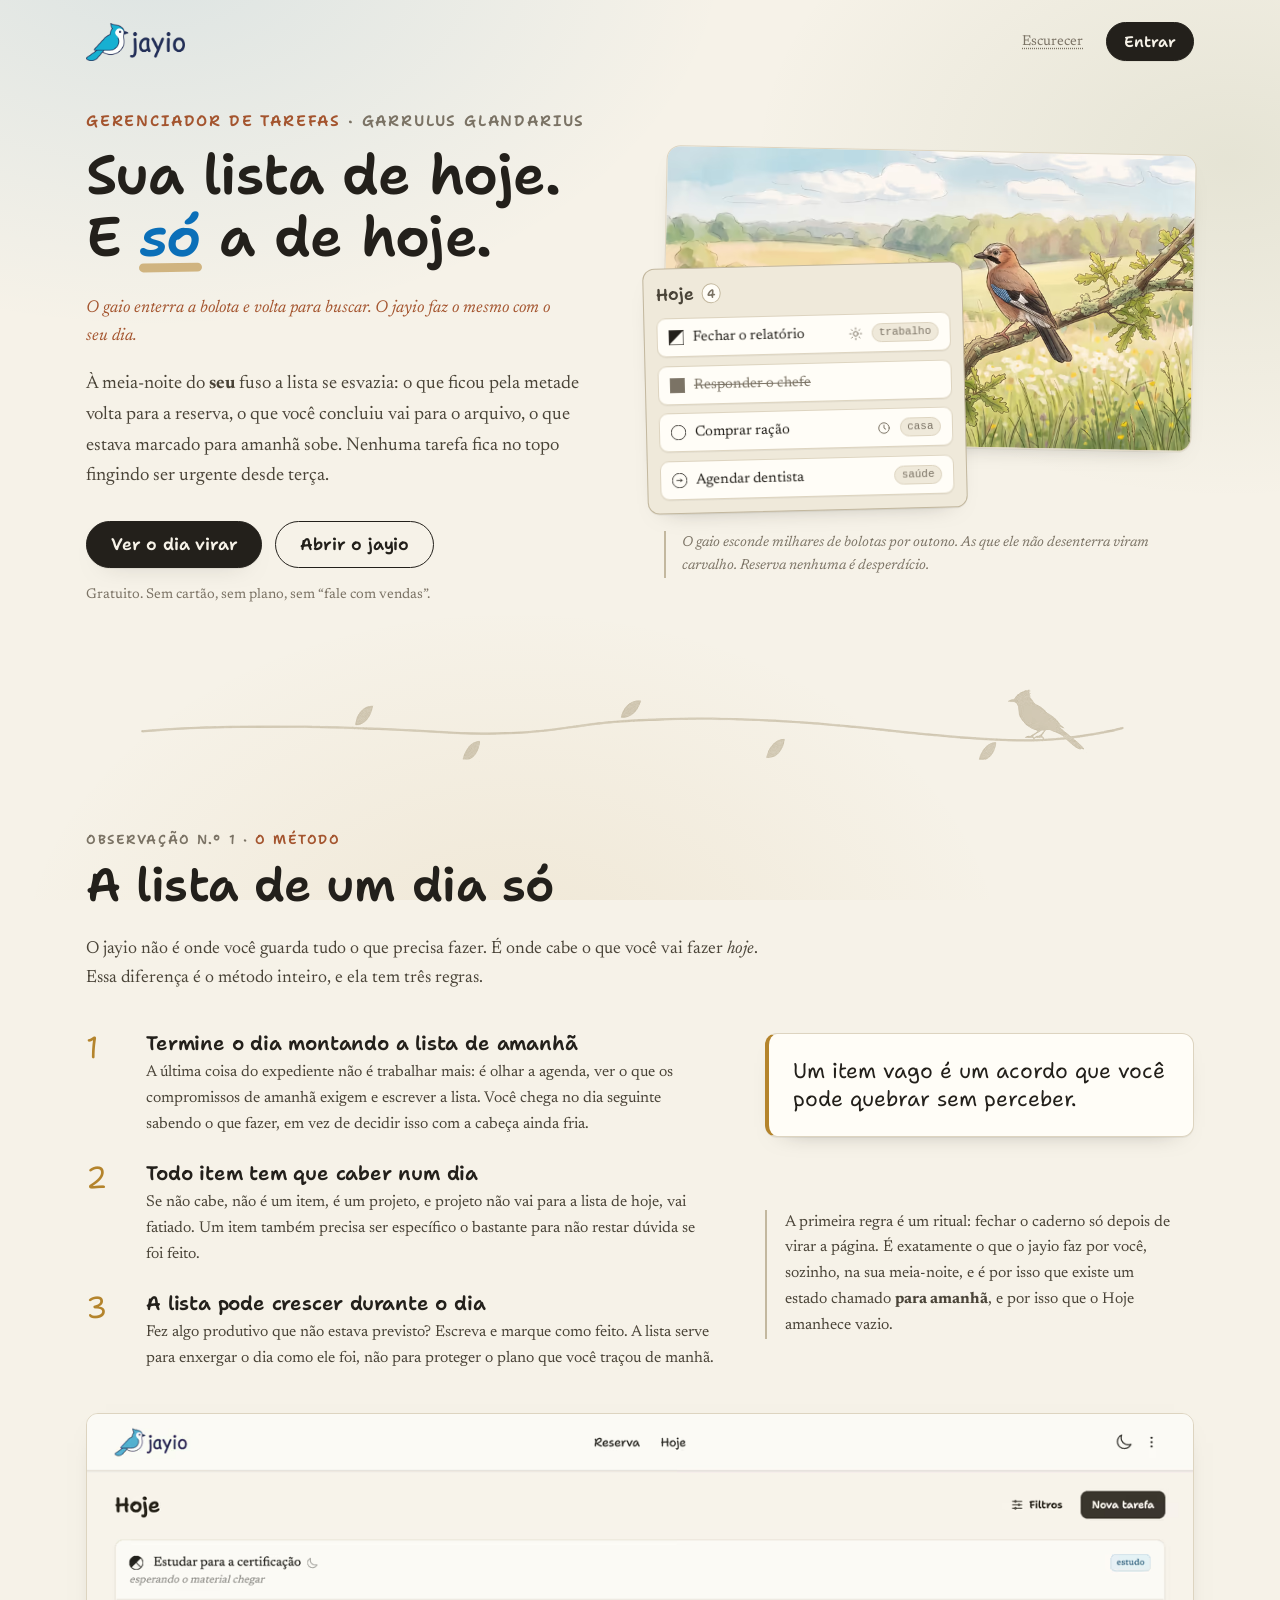
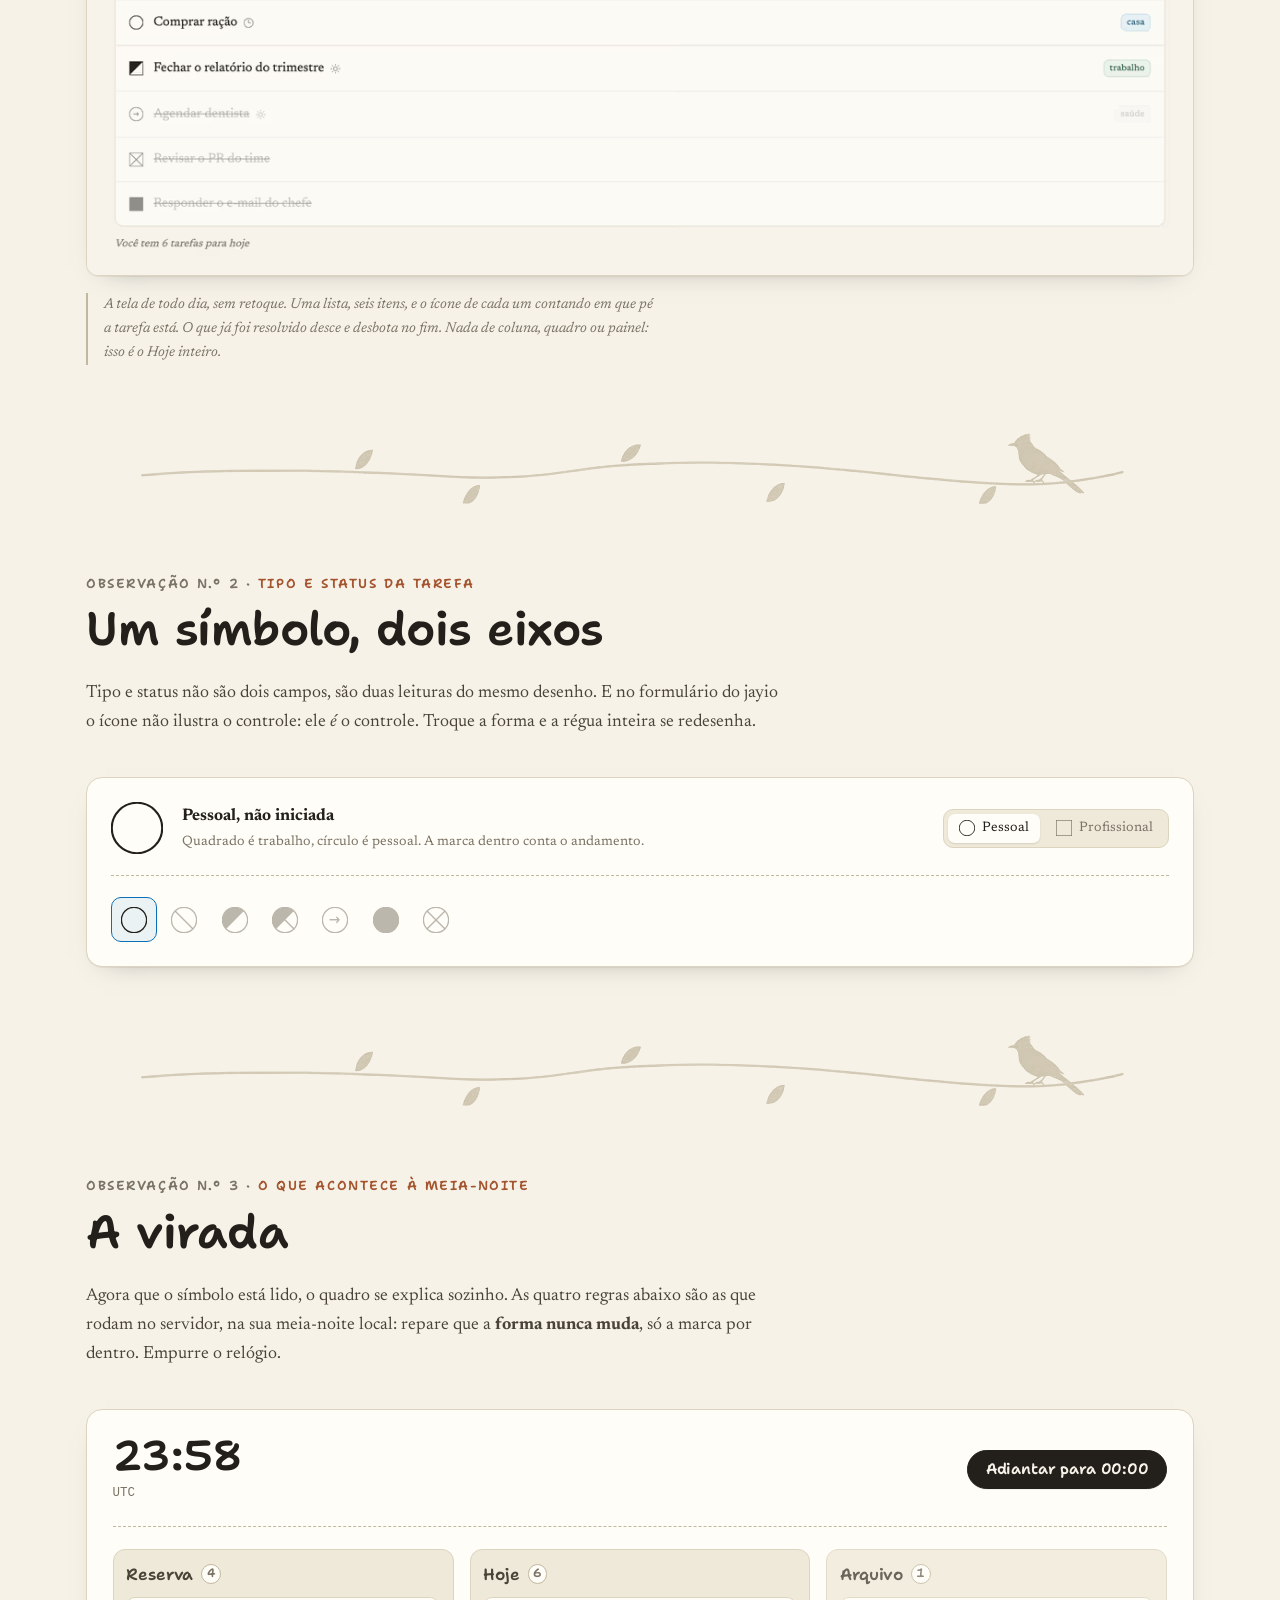
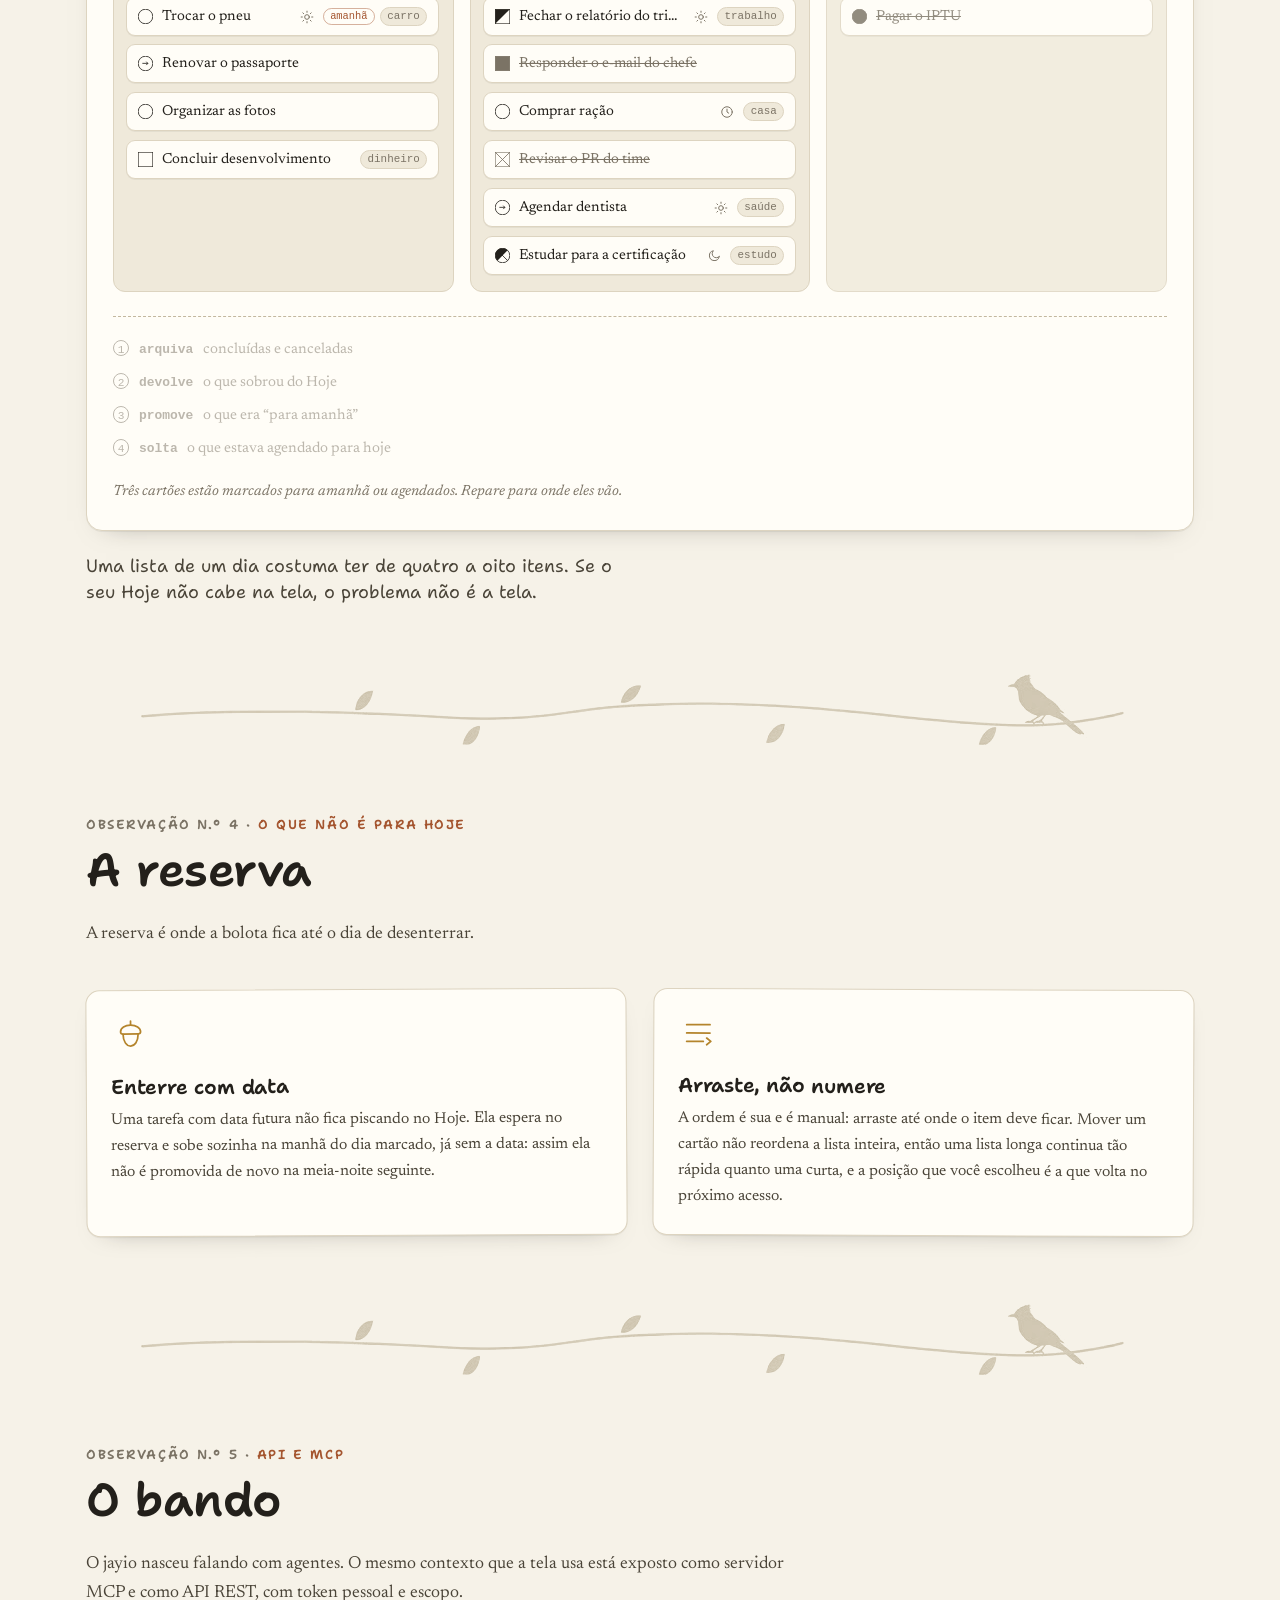
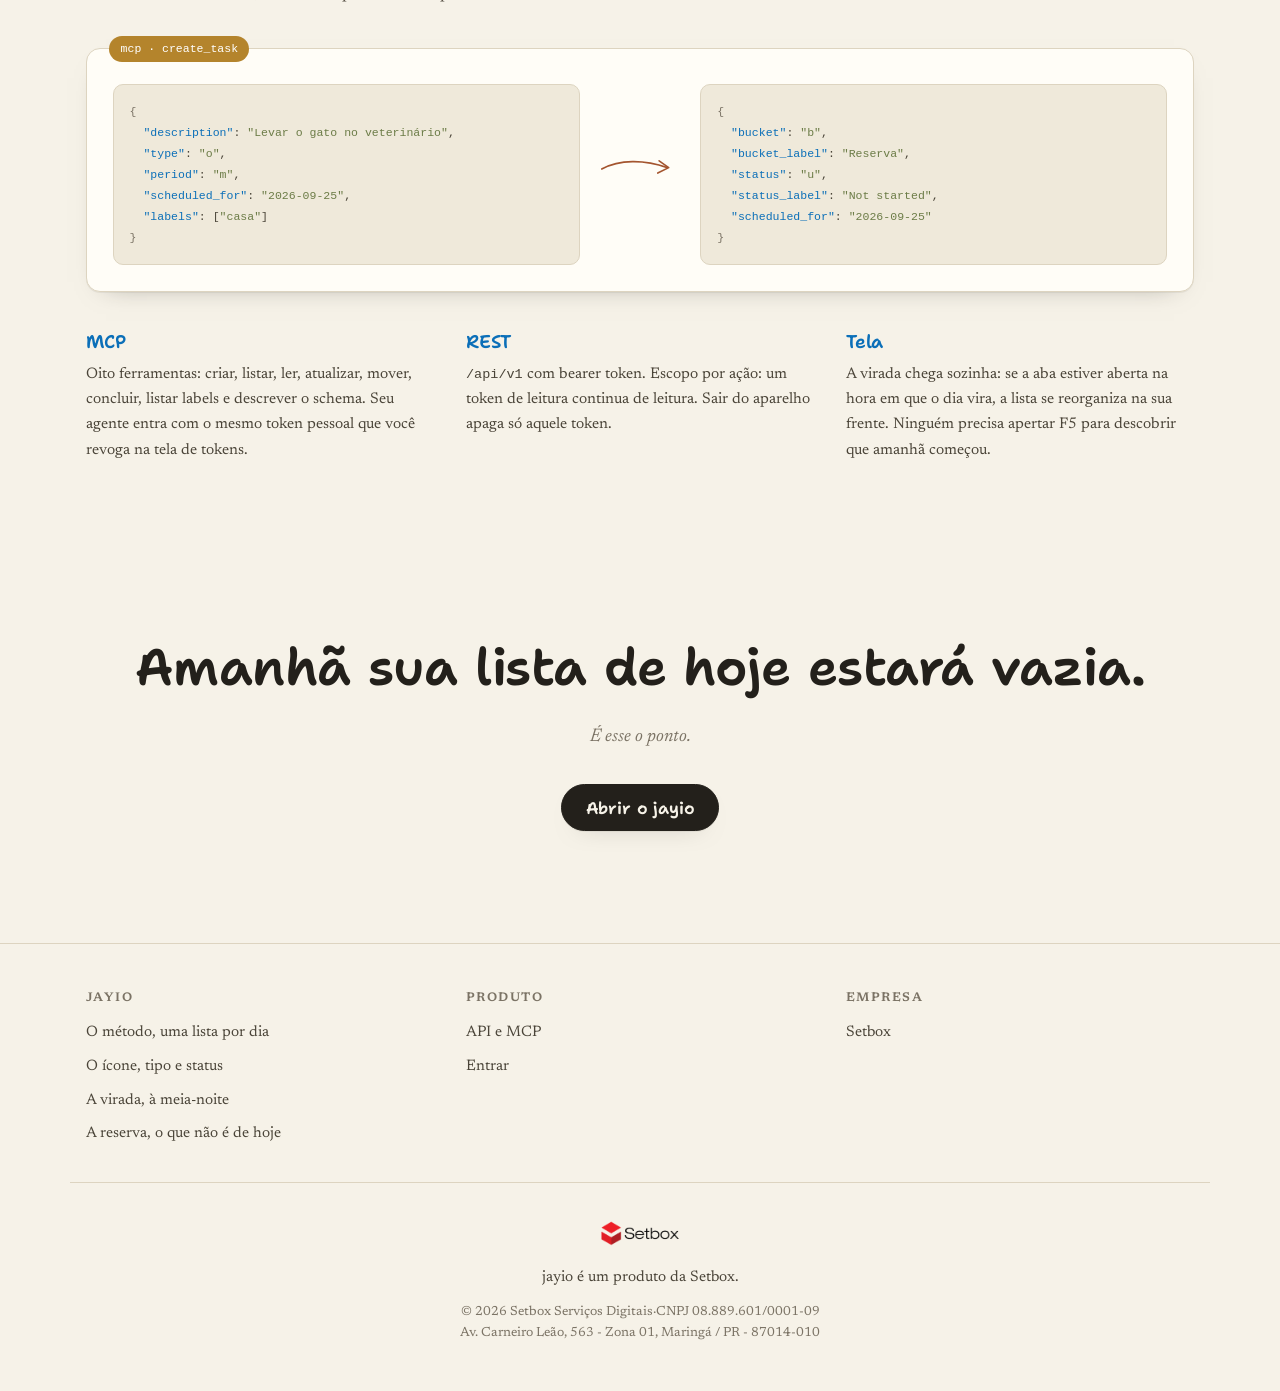
==== commit 4d79a29d: "content: Diz na primeira tela que o jayio é uma lista de tarefas O site explicava o método antes de " ====
--- a/index.html
+++ b/index.html
@@ -3,11 +3,11 @@
 <head>
 <meta charset="utf-8">
 <meta name="viewport" content="width=device-width, initial-scale=1">
-<title>jayio - o dia vira sozinho</title>
+<title>jayio - a lista de tarefas que se esvazia todo dia</title>
 <meta name="description" content="Gerenciador de tarefas em que o Hoje se esvazia à meia-noite do seu fuso. O que não foi feito volta para a reserva em vez de envelhecer no topo da lista.">
 
 <meta property="og:type" content="website">
-<meta property="og:title" content="jayio - o dia vira sozinho">
+<meta property="og:title" content="jayio - a lista de tarefas que se esvazia todo dia">
 <meta property="og:description" content="O Hoje não é uma lista que só cresce. À meia-noite do seu fuso ele se esvazia, e o que não foi feito volta para a reserva.">
 <meta property="og:image" content="https://jayio.app/assets/img/gaio-1200.webp">
 <meta property="og:url" content="https://jayio.app/">
@@ -56,19 +56,23 @@
 <!-- ─────────────────────────── ABERTURA ─────────────────────────── -->
 <section class="abertura">
   <div class="abertura-txt">
-    <p class="etiqueta">Gerenciador de tarefas &middot; Garrulus glandarius</p>
+    <p class="etiqueta etiqueta-capa">Gerenciador de tarefas <span>&middot; Garrulus glandarius</span></p>
 
     <h1>
-      O gaio enterra a bolota<br>
-      e <em>volta</em> para buscar.
+      Sua lista de hoje.<br>
+      E <em>só</em> a de hoje.
     </h1>
 
+    <p class="abertura-gaio">
+      O gaio enterra a bolota e volta para buscar. O jayio faz o mesmo com o seu
+      dia.
+    </p>
+
     <p class="linha-fina">
-      O jayio faz o mesmo com o seu dia: uma lista só, a de hoje. À meia-noite do
-      <strong>seu</strong> fuso ela se esvazia, o que ficou pela metade volta
-      para a reserva, o que você concluiu vai para o arquivo, o que estava
-      marcado para amanhã sobe. Nenhuma tarefa fica no topo da lista fingindo
-      ser urgente desde terça.
+      À meia-noite do <strong>seu</strong> fuso a lista se esvazia: o que ficou
+      pela metade volta para a reserva, o que você concluiu vai para o arquivo,
+      o que estava marcado para amanhã sobe. Nenhuma tarefa fica no topo
+      fingindo ser urgente desde terça.
     </p>
 
     <div class="abertura-btns">
@@ -77,17 +81,53 @@
     </div>
 
     <p class="miudo">
-      Web, em português e inglês. Tema claro e escuro. Sem cartão, sem plano, sem
-      &ldquo;fale com vendas&rdquo;.
+      Gratuito. Sem cartão, sem plano, sem &ldquo;fale com vendas&rdquo;.
     </p>
   </div>
 
   <figure class="abertura-fig">
+    <div class="abertura-cena">
     <picture>
       <source type="image/avif" srcset="assets/img/gaio-768.avif 768w, assets/img/gaio-1200.avif 1200w, assets/img/gaio-1600.avif 1600w" sizes="(max-width: 900px) 92vw, 46vw">
       <source type="image/webp" srcset="assets/img/gaio-768.webp 768w, assets/img/gaio-1200.webp 1200w, assets/img/gaio-1600.webp 1600w" sizes="(max-width: 900px) 92vw, 46vw">
       <img src="assets/img/gaio-1200.webp" width="1200" height="655" alt="Ilustração em aquarela de um gaio pousado num galho de carvalho, sobre um campo de flores." decoding="async">
     </picture>
+
+    <!-- A lista de verdade, com os ícones do app, encostada na aquarela: a
+         primeira tela precisa mostrar o produto, não só a metáfora. -->
+    <div class="amostra">
+      <div class="amostra-cabeca">
+        <span class="amostra-titulo">Hoje</span>
+        <span class="conta">4</span>
+      </div>
+
+      <ul class="pilha" aria-label="Exemplo de uma lista de hoje no jayio">
+        <li class="cartao" title="Profissional, iniciada">
+          <svg class="glifo glifo-c" aria-hidden="true"><use href="#g-ps"></use></svg>
+          <span class="cartao-txt">Fechar o relatório</span>
+          <svg class="periodo" aria-hidden="true"><use href="#p-m"></use></svg>
+          <span class="cartao-fim"><span class="tag">trabalho</span></span>
+        </li>
+        <li class="cartao risca" title="Profissional, concluída">
+          <svg class="glifo glifo-c" aria-hidden="true"><use href="#g-pc"></use></svg>
+          <span class="cartao-txt">Responder o chefe</span>
+          <span class="cartao-fim"></span>
+        </li>
+        <li class="cartao" title="Pessoal, não iniciada">
+          <svg class="glifo glifo-c" aria-hidden="true"><use href="#g-ou"></use></svg>
+          <span class="cartao-txt">Comprar ração</span>
+          <svg class="periodo" aria-hidden="true"><use href="#p-a"></use></svg>
+          <span class="cartao-fim"><span class="tag">casa</span></span>
+        </li>
+        <li class="cartao" title="Pessoal, para amanhã">
+          <svg class="glifo glifo-c" aria-hidden="true"><use href="#g-ot"></use></svg>
+          <span class="cartao-txt">Agendar dentista</span>
+          <span class="cartao-fim"><span class="tag">saúde</span></span>
+        </li>
+      </ul>
+    </div>
+    </div>
+
     <figcaption>
       O gaio esconde milhares de bolotas por outono. As que ele não desenterra
       viram carvalho. Reserva nenhuma é desperdício.
@@ -100,7 +140,7 @@
 <!-- ─────────────────────────── O CADERNO ─────────────────────────── -->
 <section id="caderno" class="secao">
   <div class="secao-cabeca">
-    <p class="etiqueta">Observação n.º 1</p>
+    <p class="etiqueta"><span>Observação n.º 1 &middot;</span> O método</p>
     <h2>A lista de um dia só</h2>
     <p class="secao-sub">
       O jayio não é onde você guarda tudo o que precisa fazer. É onde cabe o que
@@ -149,18 +189,39 @@
       isso que o Hoje amanhece vazio.
     </p>
   </div>
+
+  <!-- Print da tela Hoje rodando, uma arte por tema. -->
+  <figure class="app-fig">
+    <picture class="app-print app-print-claro">
+      <source type="image/avif" srcset="assets/img/app-claro-768.avif 768w, assets/img/app-claro-1200.avif 1200w, assets/img/app-claro-1600.avif 1600w" sizes="(max-width: 900px) 92vw, 64rem">
+      <source type="image/webp" srcset="assets/img/app-claro-768.webp 768w, assets/img/app-claro-1200.webp 1200w, assets/img/app-claro-1600.webp 1600w" sizes="(max-width: 900px) 92vw, 64rem">
+      <img src="assets/img/app-claro-1200.webp" width="1200" height="500" alt="A tela Hoje do jayio: seis tarefas numa lista só, cada uma com o ícone do seu tipo e estado, e as já resolvidas recuadas no fim." loading="lazy" decoding="async">
+    </picture>
+
+    <picture class="app-print app-print-escuro">
+      <source type="image/avif" srcset="assets/img/app-escuro-768.avif 768w, assets/img/app-escuro-1200.avif 1200w, assets/img/app-escuro-1600.avif 1600w" sizes="(max-width: 900px) 92vw, 64rem">
+      <source type="image/webp" srcset="assets/img/app-escuro-768.webp 768w, assets/img/app-escuro-1200.webp 1200w, assets/img/app-escuro-1600.webp 1600w" sizes="(max-width: 900px) 92vw, 64rem">
+      <img src="assets/img/app-escuro-1200.webp" width="1200" height="500" alt="A mesma tela Hoje do jayio, no tema escuro." loading="lazy" decoding="async">
+    </picture>
+
+    <figcaption>
+      A tela de todo dia, sem retoque. Uma lista, seis itens, e o ícone de cada
+      um contando em que pé a tarefa está. O que já foi resolvido desce e
+      desbota no fim. Nada de coluna, quadro ou painel: isso é o Hoje inteiro.
+    </figcaption>
+  </figure>
 </section>
 
 <hr class="fio" aria-hidden="true">
 
 <!-- ─────────────────────────── O GLIFO ─────────────────────────── -->
-<section id="glifo" class="secao">
+<section id="icone" class="secao">
   <div class="secao-cabeca">
-    <p class="etiqueta">Observação n.º 2</p>
+    <p class="etiqueta"><span>Observação n.º 2 &middot;</span> Tipo e status da tarefa</p>
     <h2>Um símbolo, dois eixos</h2>
     <p class="secao-sub">
       Tipo e status não são dois campos, são duas leituras do mesmo desenho. E no
-      formulário do jayio o glifo não ilustra o controle: ele <em>é</em> o
+      formulário do jayio o ícone não ilustra o controle: ele <em>é</em> o
       controle. Troque a forma e a régua inteira se redesenha.
     </p>
   </div>
@@ -217,7 +278,7 @@
 <!-- ─────────────────────────── A VIRADA ─────────────────────────── -->
 <section id="virada" class="secao">
   <div class="secao-cabeca">
-    <p class="etiqueta">Observação n.º 3</p>
+    <p class="etiqueta"><span>Observação n.º 3 &middot;</span> O que acontece à meia-noite</p>
     <h2>A virada</h2>
     <p class="secao-sub">
       Agora que o símbolo está lido, o quadro se explica sozinho. As quatro regras
@@ -284,7 +345,7 @@
 <!-- ─────────────────────────── A RESERVA ─────────────────────────── -->
 <section id="reserva" class="secao">
   <div class="secao-cabeca">
-    <p class="etiqueta">Observação n.º 4</p>
+    <p class="etiqueta"><span>Observação n.º 4 &middot;</span> O que não é para hoje</p>
     <h2>A reserva</h2>
     <p class="secao-sub">
       A reserva é onde a bolota fica até o dia de desenterrar.
@@ -328,7 +389,7 @@
 <!-- ─────────────────────────── O BANDO ─────────────────────────── -->
 <section id="bando" class="secao">
   <div class="secao-cabeca">
-    <p class="etiqueta">Observação n.º 5</p>
+    <p class="etiqueta"><span>Observação n.º 5 &middot;</span> API e MCP</p>
     <h2>O bando</h2>
     <p class="secao-sub">
       O jayio nasceu falando com agentes. O mesmo contexto que a tela usa está
@@ -397,9 +458,10 @@
   <div class="rodape-grade">
     <div class="rodape-col">
       <h2>jayio</h2>
-      <a href="#glifo">O glifo</a>
-      <a href="#virada">A virada</a>
-      <a href="#reserva">A reserva</a>
+      <a href="#caderno">O método, uma lista por dia</a>
+      <a href="#icone">O ícone, tipo e status</a>
+      <a href="#virada">A virada, à meia-noite</a>
+      <a href="#reserva">A reserva, o que não é de hoje</a>
     </div>
 
     <div class="rodape-col">
--- a/assets/css/site.css
+++ b/assets/css/site.css
@@ -152,12 +152,18 @@
 .miudo { font-size: .875rem; color: var(--tinta-3); }
 
 .etiqueta {
-  font-size: .78rem;
+  font-size: .82rem;
   letter-spacing: .12em;
   text-transform: uppercase;
   color: var(--terra);
   margin: 0 0 .6rem;
 }
+
+/* A etiqueta carrega duas coisas: o que a seção é e o apelido dela. O tom de
+   destaque fica com a parte literal, e o span recua para o secundário. */
+.etiqueta span { color: var(--tinta-3); }
+
+.etiqueta-capa { font-size: .95rem; margin-bottom: .8rem; }
 
 /* ---------------------------------------------------------------- botões -- */
 
@@ -275,11 +281,27 @@
   transform: rotate(-.8deg);
 }
 
+/* A linha do gaio saiu do h1 e virou legenda: a metáfora continua na voz, mas
+   quem chega lê primeiro o que o jayio é. */
+.abertura-gaio {
+  font-family: var(--texto);
+  font-style: italic;
+  font-size: 1.08rem;
+  color: var(--terra);
+  max-width: 30rem;
+  margin: 0 0 .9rem;
+}
+
 .linha-fina { font-size: 1.16rem; color: var(--tinta-2); max-width: 34rem; }
 
 .abertura-btns { display: flex; gap: .8rem; flex-wrap: wrap; margin: 1.8rem 0 1rem; }
 
 .abertura-fig { margin: 0; }
+
+/* A cena é imagem + amostra. O contexto de posicionamento precisa parar aqui:
+   ancorado na figure inteira, o cartão mediria a partir do fim da legenda e
+   passaria por cima dela. */
+.abertura-cena { position: relative; }
 .abertura-fig img {
   display: block;
   width: 100%;
@@ -298,9 +320,79 @@
   border-inline-start: 2px solid var(--borda-forte);
 }
 
+/* A amostra é a lista do app com os mesmos glifos, encostada na aquarela. Fica
+   na diagonal contrária à da ilustração, como uma nota pousada por cima dela, e
+   ocupa o canto de baixo à esquerda, que é campo: o gaio e o galho continuam
+   inteiros. */
+.amostra {
+  background: var(--papel-3);
+  border: 1px solid var(--borda-forte);
+  border-radius: 12px;
+  padding: .7rem .75rem .8rem;
+  box-shadow: var(--sombra);
+}
+
+.amostra-cabeca {
+  display: flex;
+  align-items: center;
+  gap: .5rem;
+  margin-bottom: .6rem;
+}
+.amostra-titulo { font-family: var(--mao); font-weight: 600; color: var(--tinta-2); }
+
+@media (min-width: 901px) {
+  .amostra {
+    position: absolute;
+    left: -1.2rem;
+    bottom: -4rem;
+    width: min(20rem, 68%);
+    transform: rotate(-1.4deg);
+  }
+  /* o cartão avança 4rem para fora da imagem; a legenda desce o mesmo tanto
+     para não passar por baixo dele */
+  .abertura-fig figcaption { margin-top: 5.2rem; }
+}
+
 @media (max-width: 900px) {
   .abertura { grid-template-columns: 1fr; gap: 2.2rem; margin-bottom: 2.5rem; }
   .abertura-fig img { transform: none; }
+  .amostra { margin-top: 1.1rem; }
+}
+
+/* ------------------------------------------------------------- a tela --- */
+
+/* O print da tela Hoje, uma arte por tema. Os dois <picture> ficam no HTML e o
+   CSS mostra o que combina com o tema em uso, igual à marca do topo. */
+.app-fig { margin: 2.6rem 0 0; }
+
+.app-print { display: none; }
+.app-print img {
+  display: block;
+  width: 100%;
+  height: auto;
+  border-radius: 12px;
+  border: 1px solid var(--borda);
+  box-shadow: var(--sombra);
+}
+
+.app-print-claro { display: block; }
+@media (prefers-color-scheme: dark) {
+  :root:not([data-tema="claro"]) .app-print-claro { display: none; }
+  :root:not([data-tema="claro"]) .app-print-escuro { display: block; }
+}
+:root[data-tema="escuro"] .app-print-claro { display: none; }
+:root[data-tema="escuro"] .app-print-escuro { display: block; }
+:root[data-tema="claro"] .app-print-claro { display: block; }
+:root[data-tema="claro"] .app-print-escuro { display: none; }
+
+.app-fig figcaption {
+  margin-top: 1.1rem;
+  font-size: .9rem;
+  color: var(--tinta-3);
+  font-style: italic;
+  padding-inline-start: 1rem;
+  border-inline-start: 2px solid var(--borda-forte);
+  max-width: 36rem;
 }
 
 /* ------------------------------------------------------------ divisor --- */
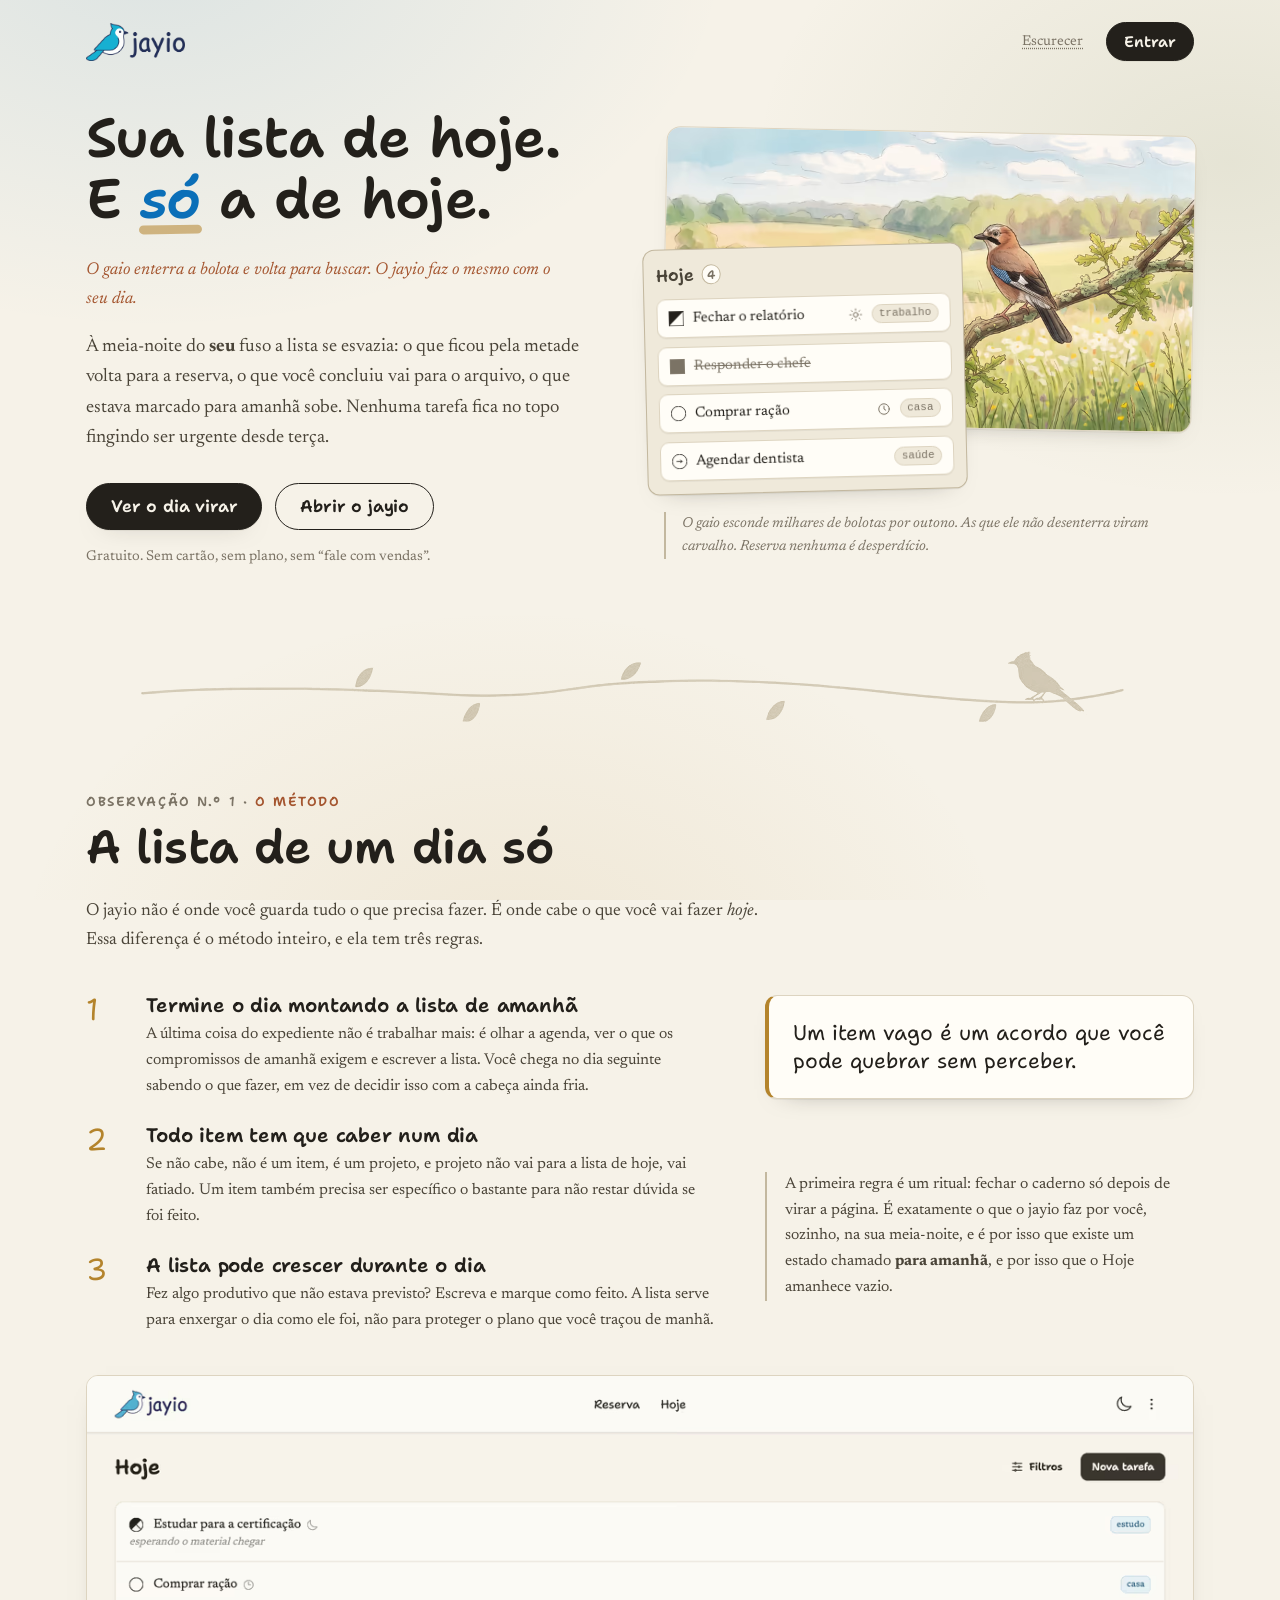
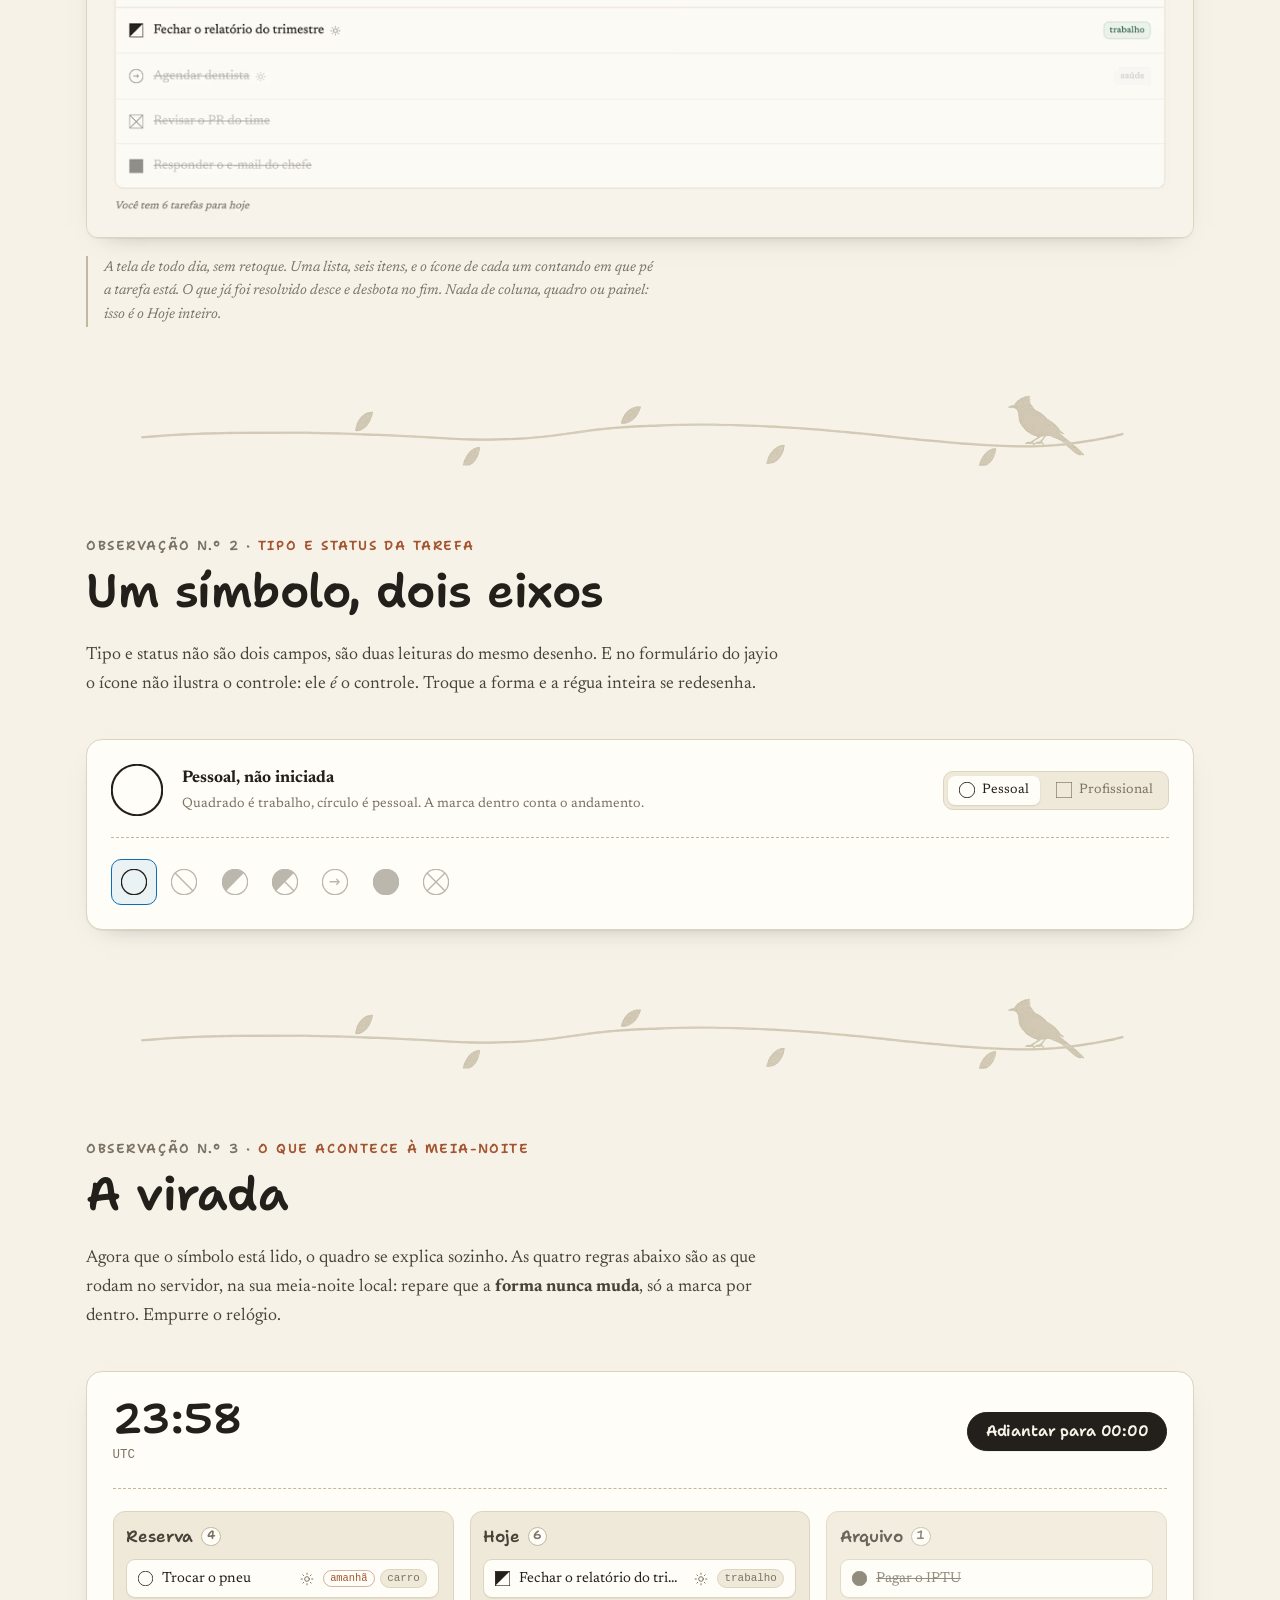
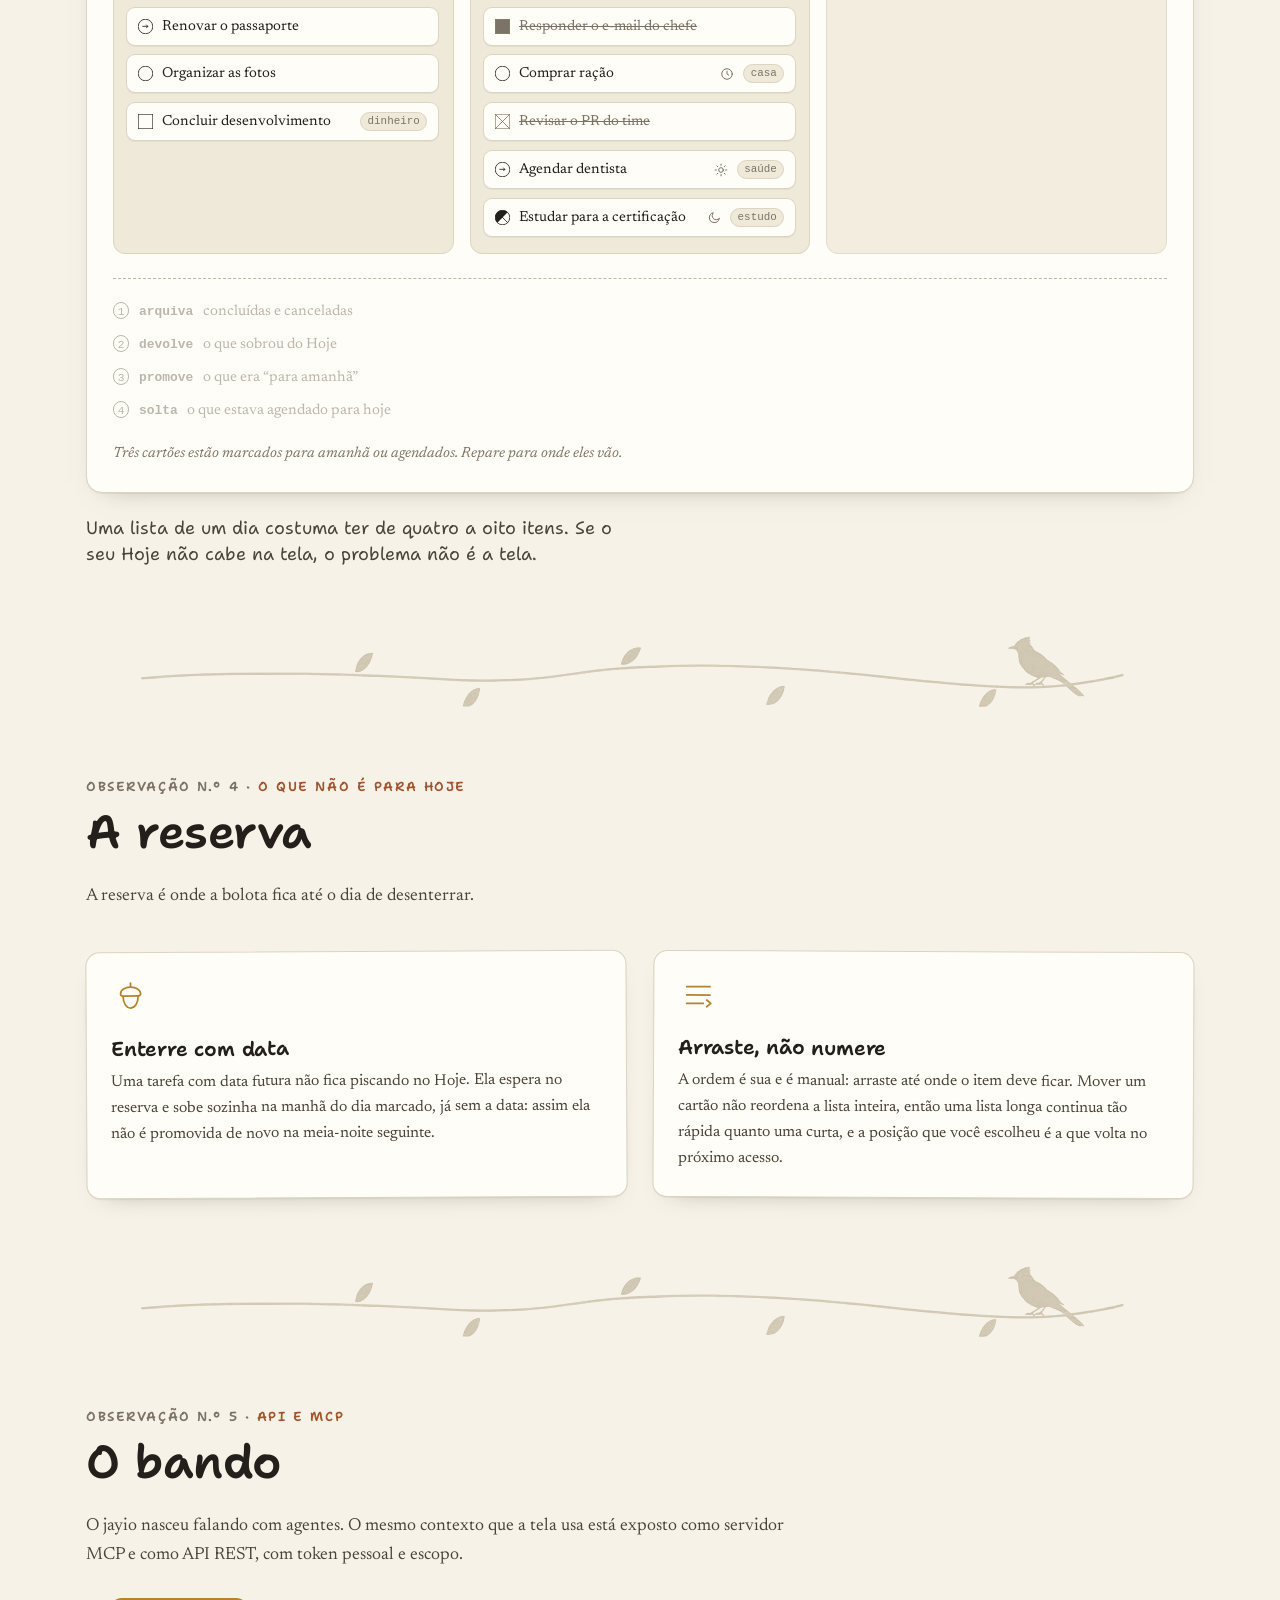
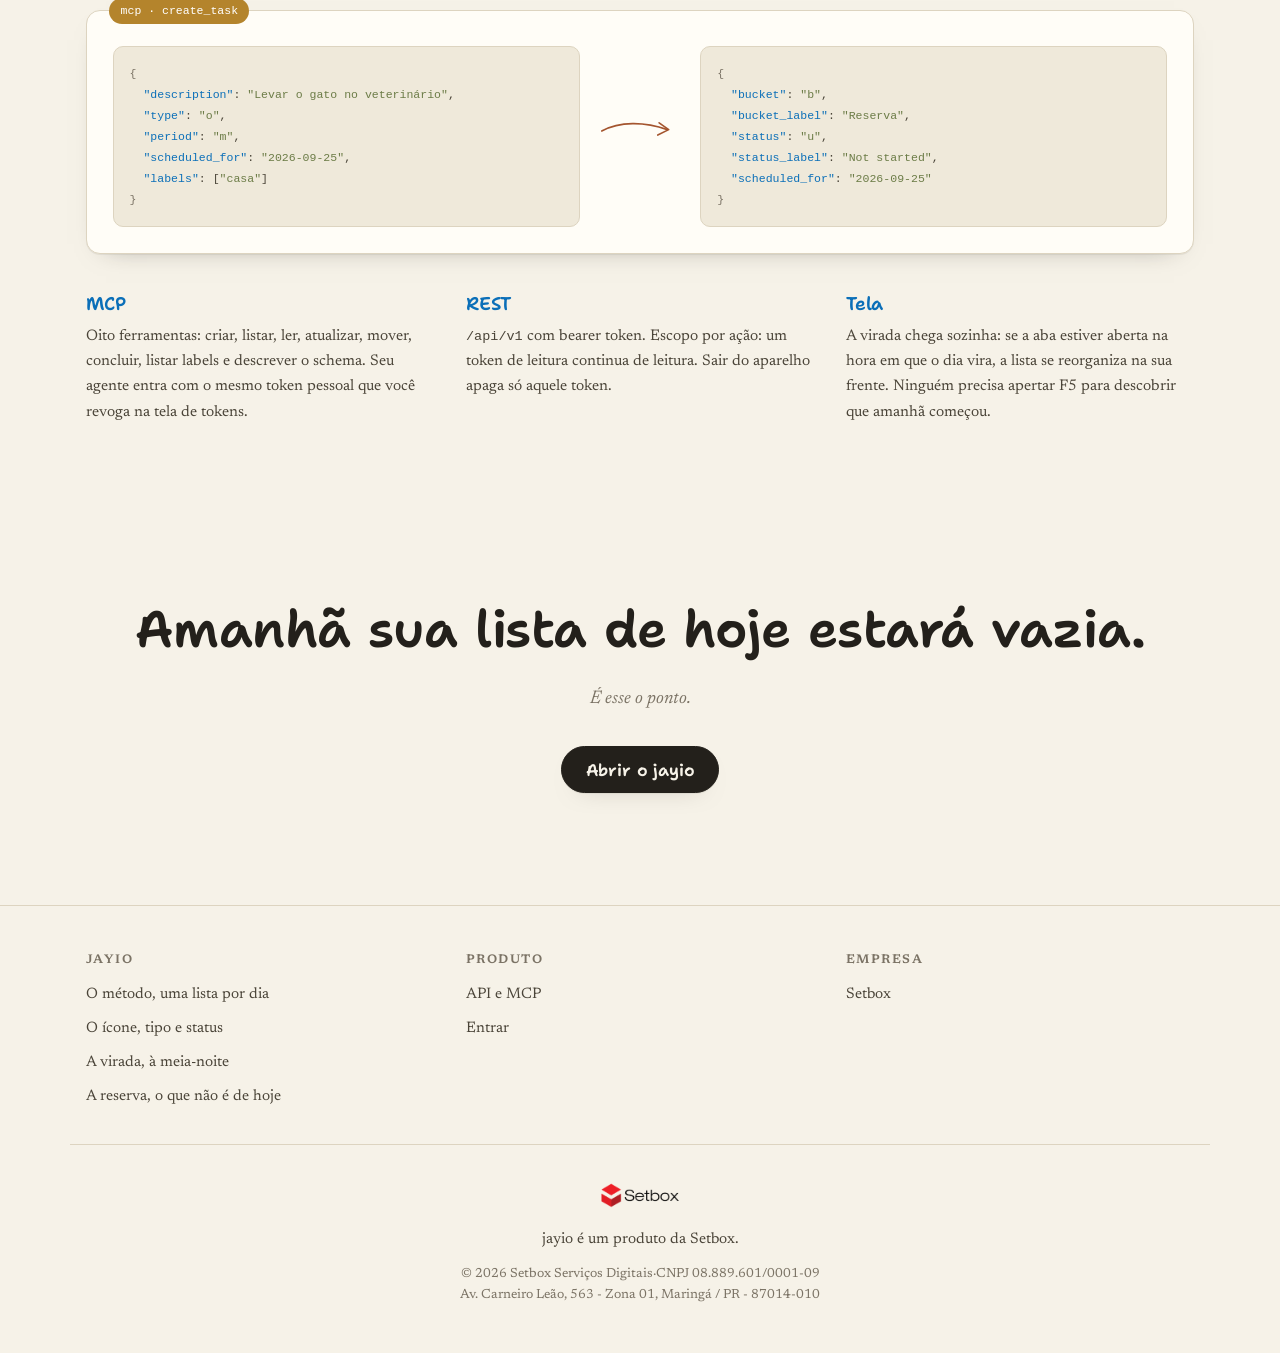
==== commit 1e352058: "content: Remove a etiqueta de capa da abertura O título já diz do que se trata, então a etiqueta com" ====
--- a/index.html
+++ b/index.html
@@ -56,8 +56,6 @@
 <!-- ─────────────────────────── ABERTURA ─────────────────────────── -->
 <section class="abertura">
   <div class="abertura-txt">
-    <p class="etiqueta etiqueta-capa">Gerenciador de tarefas <span>&middot; Garrulus glandarius</span></p>
-
     <h1>
       Sua lista de hoje.<br>
       E <em>só</em> a de hoje.
--- a/assets/css/site.css
+++ b/assets/css/site.css
@@ -163,8 +163,6 @@
    destaque fica com a parte literal, e o span recua para o secundário. */
 .etiqueta span { color: var(--tinta-3); }
 
-.etiqueta-capa { font-size: .95rem; margin-bottom: .8rem; }
-
 /* ---------------------------------------------------------------- botões -- */
 
 .btn {
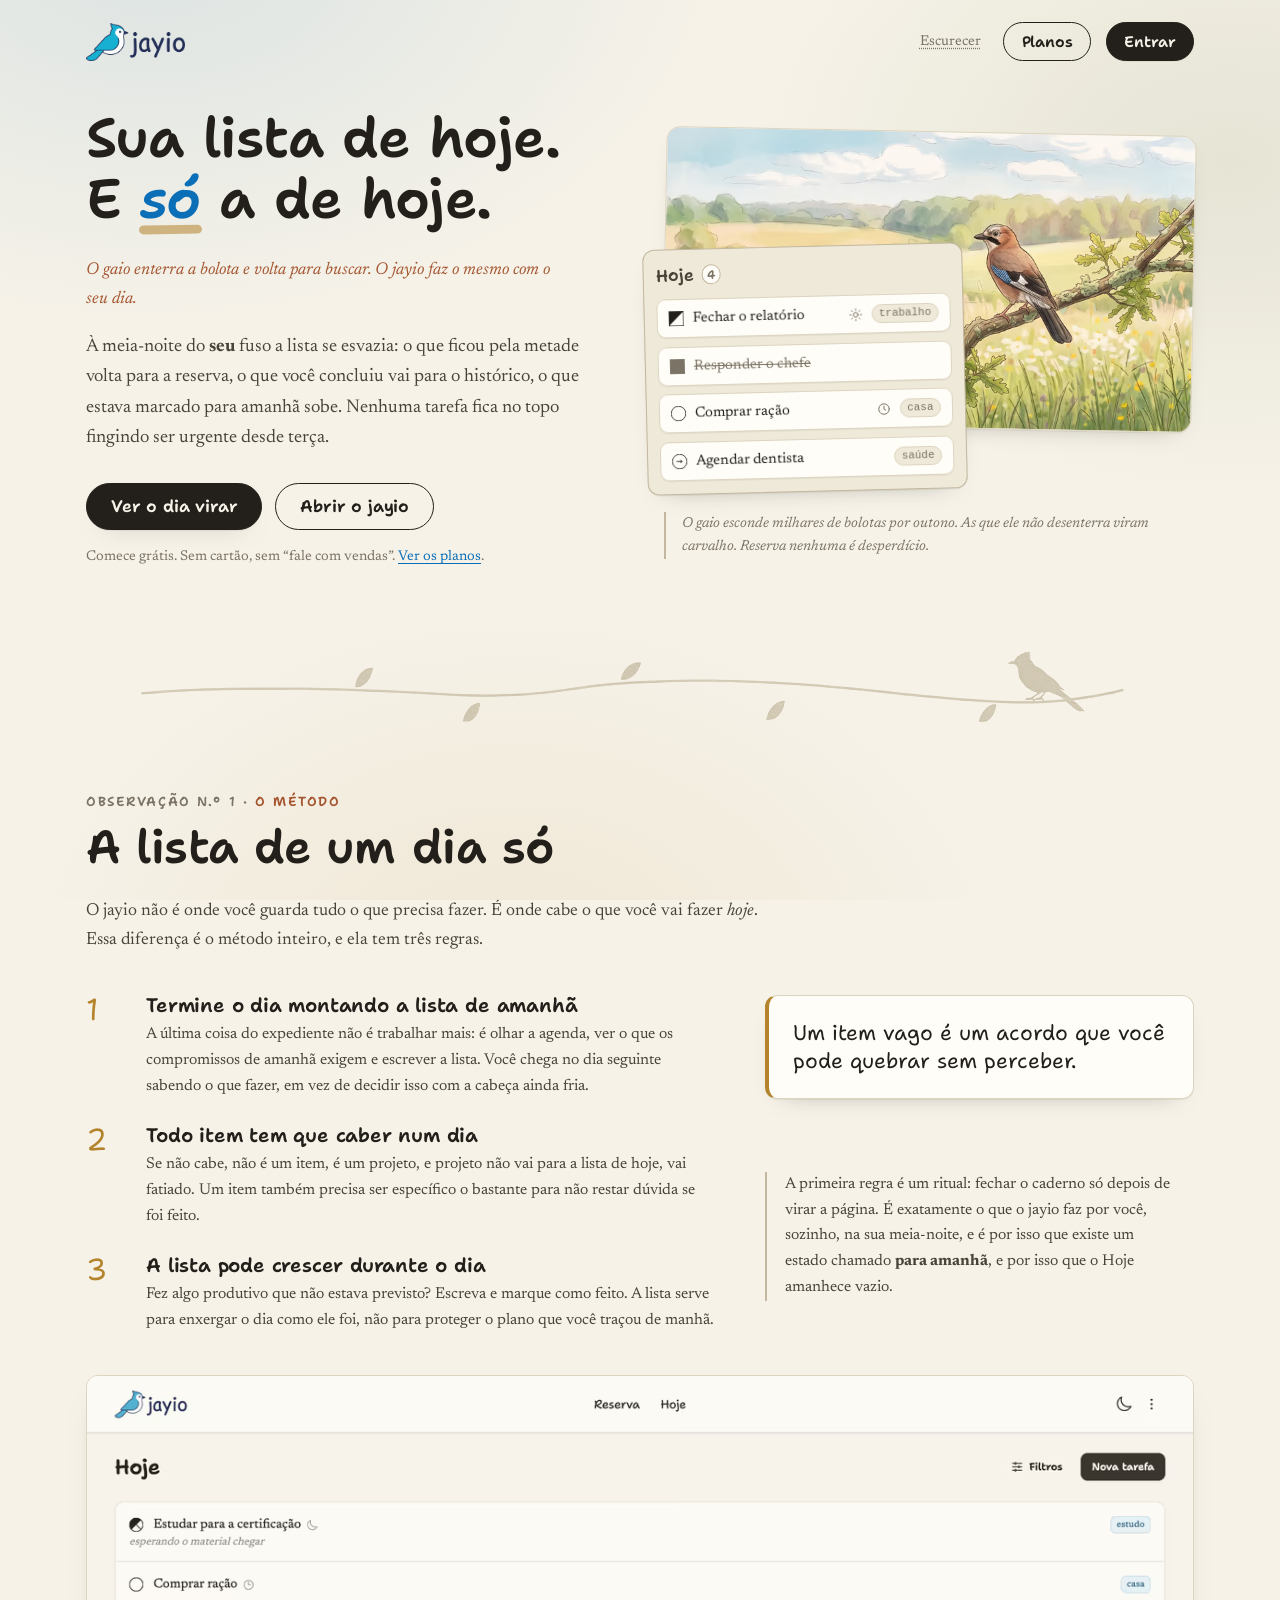
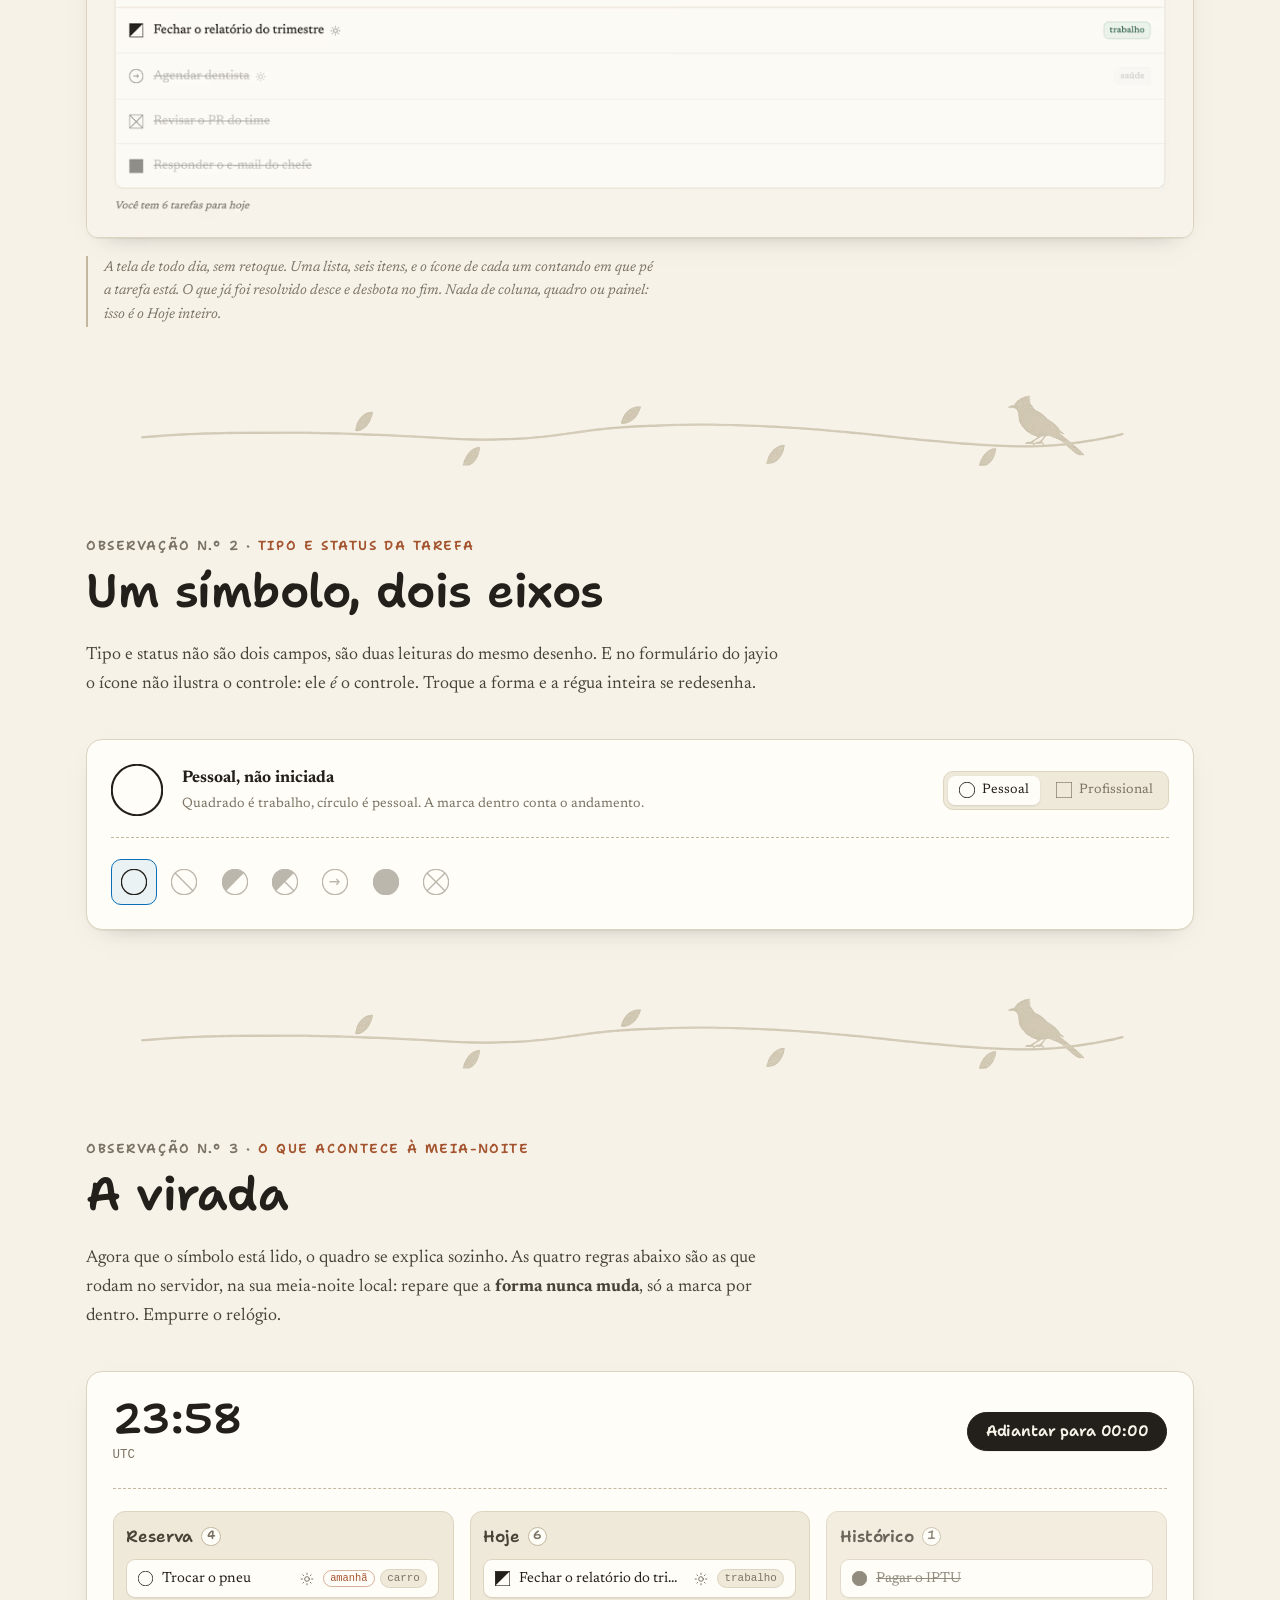
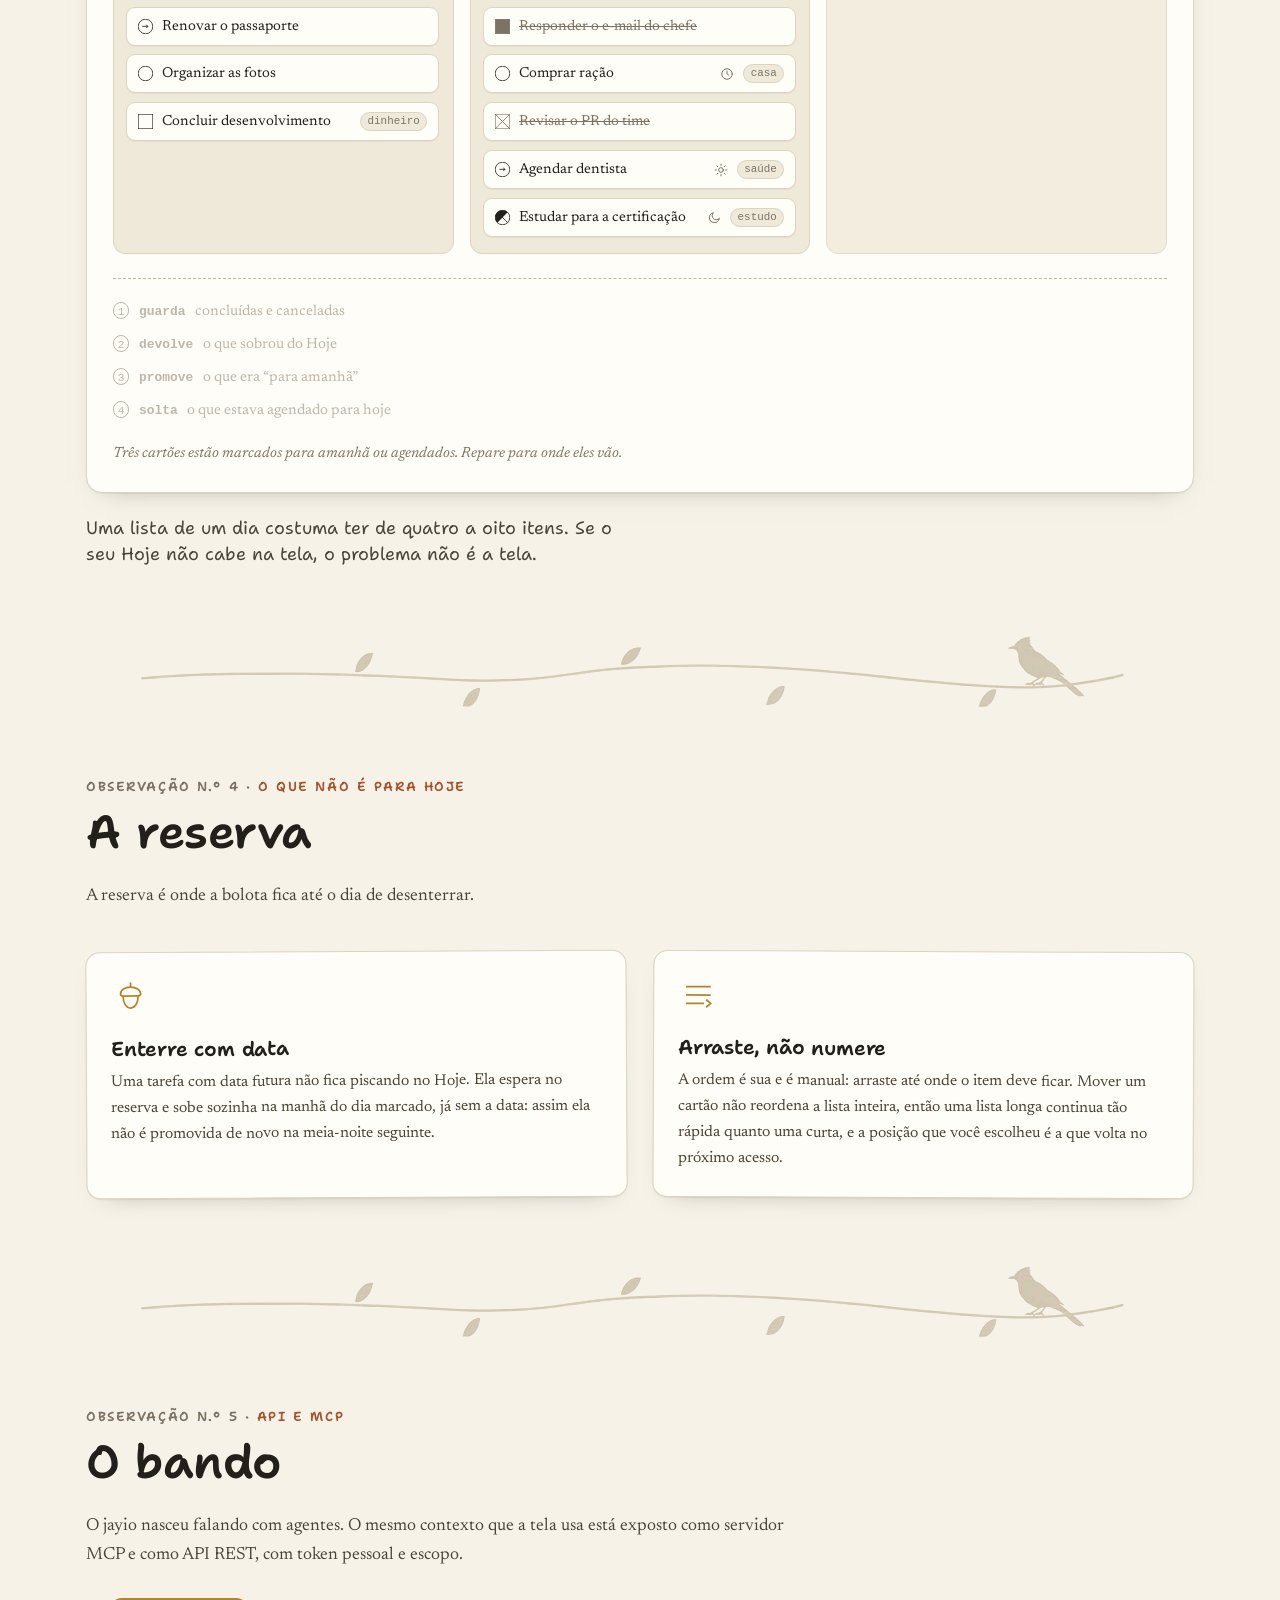
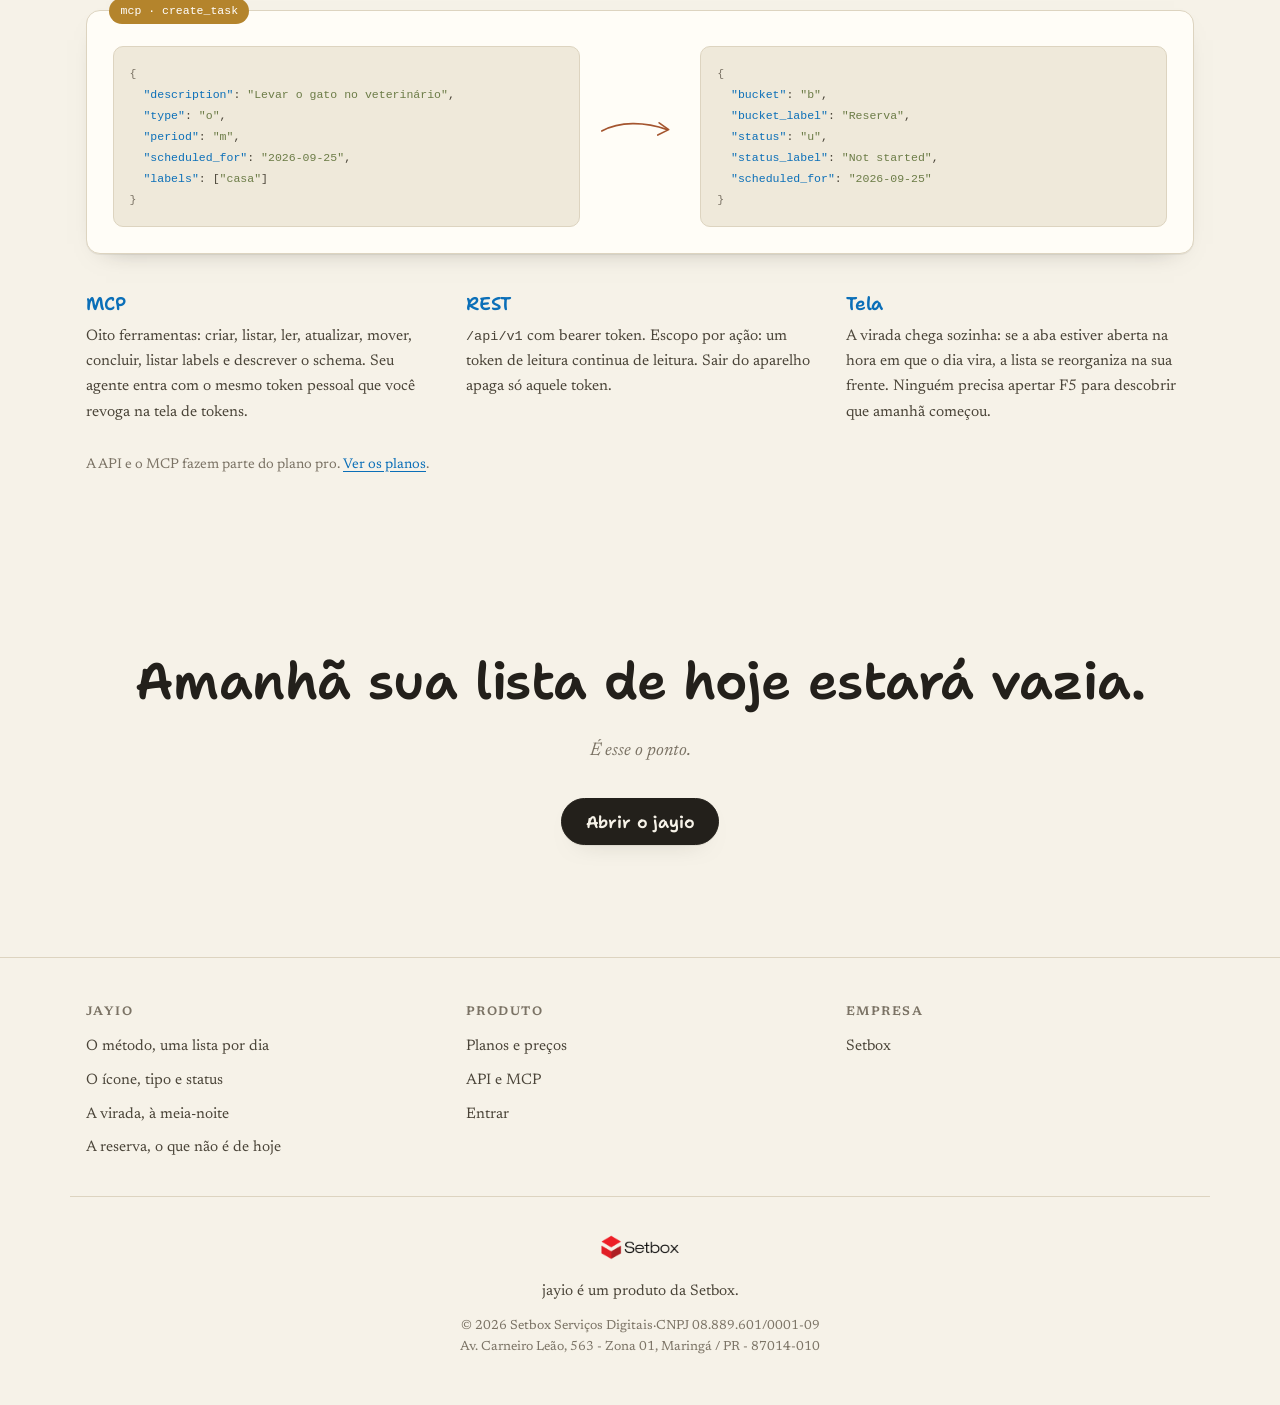
==== commit 54560dc8: "feat: Publica a página de planos e preços A página nova segue o vocabulário do caderno de campo e us" ====
--- a/index.html
+++ b/index.html
@@ -47,6 +47,7 @@
     <button type="button" class="btn-tema" data-tema-toggle aria-pressed="false">
       <span class="btn-tema-txt">Escurecer</span>
     </button>
+    <a class="btn btn-fantasma" href="precos.html">Planos</a>
     <a class="btn btn-primario" href="https://app.jayio.app">Entrar</a>
   </div>
 </header>
@@ -68,7 +69,7 @@
 
     <p class="linha-fina">
       À meia-noite do <strong>seu</strong> fuso a lista se esvazia: o que ficou
-      pela metade volta para a reserva, o que você concluiu vai para o arquivo,
+      pela metade volta para a reserva, o que você concluiu vai para o histórico,
       o que estava marcado para amanhã sobe. Nenhuma tarefa fica no topo
       fingindo ser urgente desde terça.
     </p>
@@ -79,7 +80,8 @@
     </div>
 
     <p class="miudo">
-      Gratuito. Sem cartão, sem plano, sem &ldquo;fale com vendas&rdquo;.
+      Comece grátis. Sem cartão, sem &ldquo;fale com vendas&rdquo;.
+      <a href="precos.html">Ver os planos</a>.
     </p>
   </div>
 
@@ -314,13 +316,13 @@
       </section>
 
       <section class="coluna coluna-arquivo" data-bucket="a" aria-labelledby="col-a">
-        <h3 id="col-a">Arquivo <span class="conta" data-conta="a">0</span></h3>
+        <h3 id="col-a">Histórico <span class="conta" data-conta="a">0</span></h3>
         <ul class="pilha" data-pilha="a"></ul>
       </section>
     </div>
 
     <ol class="regras" data-regras>
-      <li data-regra="1"><code>arquiva</code> concluídas e canceladas <span class="regra-saldo" data-saldo="1"></span></li>
+      <li data-regra="1"><code>guarda</code> concluídas e canceladas <span class="regra-saldo" data-saldo="1"></span></li>
       <li data-regra="2"><code>devolve</code> o que sobrou do Hoje <span class="regra-saldo" data-saldo="2"></span></li>
       <li data-regra="3"><code>promove</code> o que era &ldquo;para amanhã&rdquo; <span class="regra-saldo" data-saldo="3"></span></li>
       <li data-regra="4"><code>solta</code> o que estava agendado para hoje <span class="regra-saldo" data-saldo="4"></span></li>
@@ -441,6 +443,10 @@
       </p>
     </div>
   </div>
+
+  <p class="miudo bando-nota">
+    A API e o MCP fazem parte do plano pro. <a href="precos.html">Ver os planos</a>.
+  </p>
 </section>
 
 <!-- ─────────────────────────── FECHO ─────────────────────────── -->
@@ -464,6 +470,7 @@
 
     <div class="rodape-col">
       <h2>Produto</h2>
+      <a href="precos.html">Planos e preços</a>
       <a href="#bando">API e MCP</a>
         <a href="https://app.jayio.app">Entrar</a>
     </div>
--- a/assets/css/site.css
+++ b/assets/css/site.css
@@ -351,10 +351,43 @@
   .abertura-fig figcaption { margin-top: 5.2rem; }
 }
 
+/* Em uma coluna a amostra continua pousada sobre a aquarela, na mesma diagonal
+   do desktop: é ela que mostra o produto, então não pode cair para depois da
+   ilustração. */
 @media (max-width: 900px) {
   .abertura { grid-template-columns: 1fr; gap: 2.2rem; margin-bottom: 2.5rem; }
-  .abertura-fig img { transform: none; }
-  .amostra { margin-top: 1.1rem; }
+  .amostra {
+    position: absolute;
+    left: .8rem;
+    bottom: -2.4rem;
+    width: min(20rem, 58%);
+    transform: rotate(-1.4deg);
+  }
+  /* o cartão avança para fora da imagem; a legenda desce o mesmo tanto */
+  .abertura-fig figcaption { margin-top: 3.6rem; }
+}
+
+/* No celular a imagem é bem mais baixa, então a lista encolhe para caber nela
+   em vez de cobrir o gaio. A largura é fixa, e não uma porcentagem: o texto dos
+   cartões tem tamanho fixo, então medir em % ou corta a tarefa no aparelho
+   estreito ou come o gaio no aparelho largo. */
+@media (max-width: 620px) {
+  .amostra {
+    left: .6rem;
+    bottom: -2rem;
+    width: min(15.5rem, calc(100% - 1.2rem));
+    font-size: .74rem;
+    padding: .55rem .6rem .6rem;
+  }
+  .amostra-cabeca { margin-bottom: .45rem; }
+  .amostra .pilha { gap: .4rem; }
+  /* o .cartao fixa o próprio tamanho de texto, então o corpo da amostra só
+     encolhe de verdade se a regra vier daqui; a etiqueta acompanha em em */
+  .amostra .cartao { gap: .4rem; padding: .4rem .5rem; border-radius: 8px; font-size: .78rem; }
+  .amostra .tag { font-size: .78em; padding: .02rem .32rem; }
+  .amostra .glifo-c { width: 13px; height: 13px; }
+  .amostra .periodo { width: 13px; height: 13px; }
+  .abertura-fig figcaption { margin-top: 3.2rem; }
 }
 
 /* ------------------------------------------------------------- a tela --- */
@@ -839,6 +872,8 @@
   gap: 2rem;
   margin-top: 2.5rem;
 }
+.bando-nota { margin: 1.8rem 0 0; }
+
 .bando-grade h3 { font-size: 1.15rem; color: var(--azul); }
 .bando-grade p { margin: 0; color: var(--tinta-2); font-size: .96rem; }
 
@@ -927,6 +962,214 @@
   .rodape-grade { grid-template-columns: repeat(2, minmax(0, 1fr)); gap: 1.6rem; padding-top: 2.4rem; }
 }
 
+/* -------------------------------------------------------------- preços --- */
+
+/* Só o texto da legenda da tabela sai da tela: o leitor de tela precisa dela,
+   a página não, porque o título da seção já diz a mesma coisa. */
+.sr {
+  position: absolute;
+  width: 1px; height: 1px;
+  margin: -1px; padding: 0;
+  overflow: hidden;
+  clip-path: inset(50%);
+  white-space: nowrap;
+}
+
+.precos-abertura {
+  max-width: var(--largura);
+  margin: 0 auto;
+  padding: 3.4rem var(--gutter) 1rem;
+}
+.precos-abertura h1 { font-size: clamp(2.1rem, 5.4vw, 3.4rem); max-width: 20ch; }
+
+.secao-planos { padding-top: 2rem; }
+
+/* Sem `align-items: start`: os quatro cartões esticam até a altura do mais alto
+   da linha, e a sobra é absorvida pela lista, não distribuída entre tudo. */
+.planos {
+  display: grid;
+  grid-template-columns: repeat(4, minmax(0, 1fr));
+  gap: 1.2rem;
+}
+
+/* Mesma ficha de campo das bolotas: papel colado com uma inclinação mínima,
+   para a coluna não parecer um painel de SaaS. */
+.plano {
+  position: relative;
+  background: var(--papel-2);
+  border: 1px solid var(--borda);
+  border-radius: 14px;
+  padding: 1.6rem 1.4rem;
+  box-shadow: var(--sombra);
+  display: flex;
+  flex-direction: column;
+}
+.plano:nth-child(odd) { transform: rotate(-.25deg); }
+.plano:nth-child(even) { transform: rotate(.2deg); }
+
+/* O destaque é traço e papel, não cor de fundo: o plano recomendado é o mesmo
+   cartão, só que anotado a caneta. */
+.plano-destaque {
+  border: 2px solid var(--azul);
+  background: var(--papel-2);
+}
+
+.plano-selo {
+  position: absolute;
+  top: -.75rem;
+  left: 1.2rem;
+  margin: 0;
+  font-family: var(--mao);
+  font-weight: 600;
+  font-size: .72rem;
+  letter-spacing: .1em;
+  text-transform: uppercase;
+  color: var(--papel);
+  background: var(--azul);
+  border-radius: 999px;
+  padding: .12rem .7rem;
+}
+
+.plano-nome {
+  font-size: 1.45rem;
+  margin: 0 0 .7rem;
+  color: var(--terra);
+}
+
+.plano-preco {
+  margin: 0;
+  display: flex;
+  align-items: baseline;
+  gap: .4rem;
+  flex-wrap: wrap;
+}
+.plano-valor {
+  font-family: var(--mao);
+  font-weight: 700;
+  font-size: 2.1rem;
+  line-height: 1.05;
+  letter-spacing: -.02em;
+}
+.plano-por { font-size: .92rem; color: var(--tinta-3); }
+
+/* Duas linhas reservadas: o texto de cobrança do básico ocupa duas e os outros
+   uma, e sem a reserva o botão de cada cartão nasceria numa altura diferente. */
+.plano-ciclo {
+  margin: .35rem 0 0;
+  font-size: .86rem;
+  line-height: 1.45;
+  color: var(--tinta-3);
+  min-height: 2.9em;
+}
+
+.plano-btn { width: 100%; margin: 1.1rem 0 1.3rem; }
+
+.plano-lista {
+  list-style: none;
+  margin: 0;
+  padding: 1.2rem 0 0;
+  border-top: 1px dashed var(--borda-forte);
+  display: grid;
+  align-content: start;
+  flex: 1 1 auto;
+  gap: .6rem;
+  font-size: .95rem;
+}
+.plano-lista li {
+  display: flex;
+  align-items: flex-start;
+  gap: .55rem;
+  color: var(--tinta-2);
+}
+.plano-lista li strong { color: var(--tinta); font-weight: 600; }
+
+/* O sim e o não são os glifos do próprio app, concluída e cancelada. A página
+   fala o mesmo alfabeto que o produto, em vez de importar um check genérico. */
+.marca-sim { color: var(--musgo); margin-top: .34em; }
+.marca-nao { color: var(--tinta-3); margin-top: .34em; }
+
+.planos-rodape { max-width: 46rem; margin: 2.2rem auto 0; text-align: center; }
+
+@media (max-width: 1040px) {
+  .planos { grid-template-columns: repeat(2, minmax(0, 1fr)); }
+}
+@media (max-width: 620px) {
+  .planos { grid-template-columns: 1fr; }
+  .plano, .plano:nth-child(odd), .plano:nth-child(even) { transform: none; }
+  .plano-ciclo { min-height: 0; }
+}
+
+/* ---------------------------------------------------------- comparativo -- */
+
+/* A rolagem lateral fica na caixa, não no corpo da página: em tela estreita a
+   tabela desliza sozinha e o resto do papel continua parado. */
+.tabela-caixa {
+  overflow-x: auto;
+  border: 1px solid var(--borda);
+  border-radius: 14px;
+  background: var(--papel-2);
+  box-shadow: var(--sombra);
+}
+
+.tabela-planos {
+  border-collapse: collapse;
+  width: 100%;
+  min-width: 42rem;
+  font-size: .95rem;
+}
+.tabela-planos th,
+.tabela-planos td {
+  padding: .8rem 1rem;
+  text-align: center;
+  border-bottom: 1px solid var(--borda);
+}
+.tabela-planos tbody tr:last-child th,
+.tabela-planos tbody tr:last-child td { border-bottom: 0; }
+
+.tabela-planos thead th {
+  font-family: var(--mao);
+  font-weight: 600;
+  font-size: 1.05rem;
+  color: var(--terra);
+  border-bottom: 1px solid var(--borda-forte);
+  background: var(--papel-3);
+}
+.tabela-planos thead th:first-child { background: transparent; }
+
+.tabela-planos tbody th {
+  text-align: left;
+  font-family: var(--texto);
+  font-weight: 500;
+  color: var(--tinta-2);
+  white-space: nowrap;
+}
+
+.tabela-planos td { color: var(--tinta-2); }
+
+/* A coluna recomendada é a mesma da ficha acima, marcada por um papel um pouco
+   mais claro, sem repetir o selo. */
+.tabela-planos .col-destaque { background: color-mix(in oklab, var(--azul) 7%, transparent); }
+.tabela-planos thead .col-destaque { background: color-mix(in oklab, var(--azul) 14%, transparent); }
+
+@media (max-width: 760px) {
+  .tabela-planos { min-width: 36rem; font-size: .88rem; }
+  .tabela-planos th, .tabela-planos td { padding: .65rem .6rem; }
+}
+
+/* ----------------------------------------------------------- perguntas --- */
+
+.perguntas {
+  display: grid;
+  grid-template-columns: repeat(2, minmax(0, 1fr));
+  gap: 1.6rem 2.4rem;
+}
+.pergunta h3 { font-size: 1.12rem; margin: 0 0 .35rem; }
+.pergunta p { margin: 0; color: var(--tinta-2); font-size: .97rem; }
+
+@media (max-width: 760px) {
+  .perguntas { grid-template-columns: 1fr; gap: 1.4rem; }
+}
+
 /* -------------------------------------------------------------- motion --- */
 
 @media (prefers-reduced-motion: reduce) {
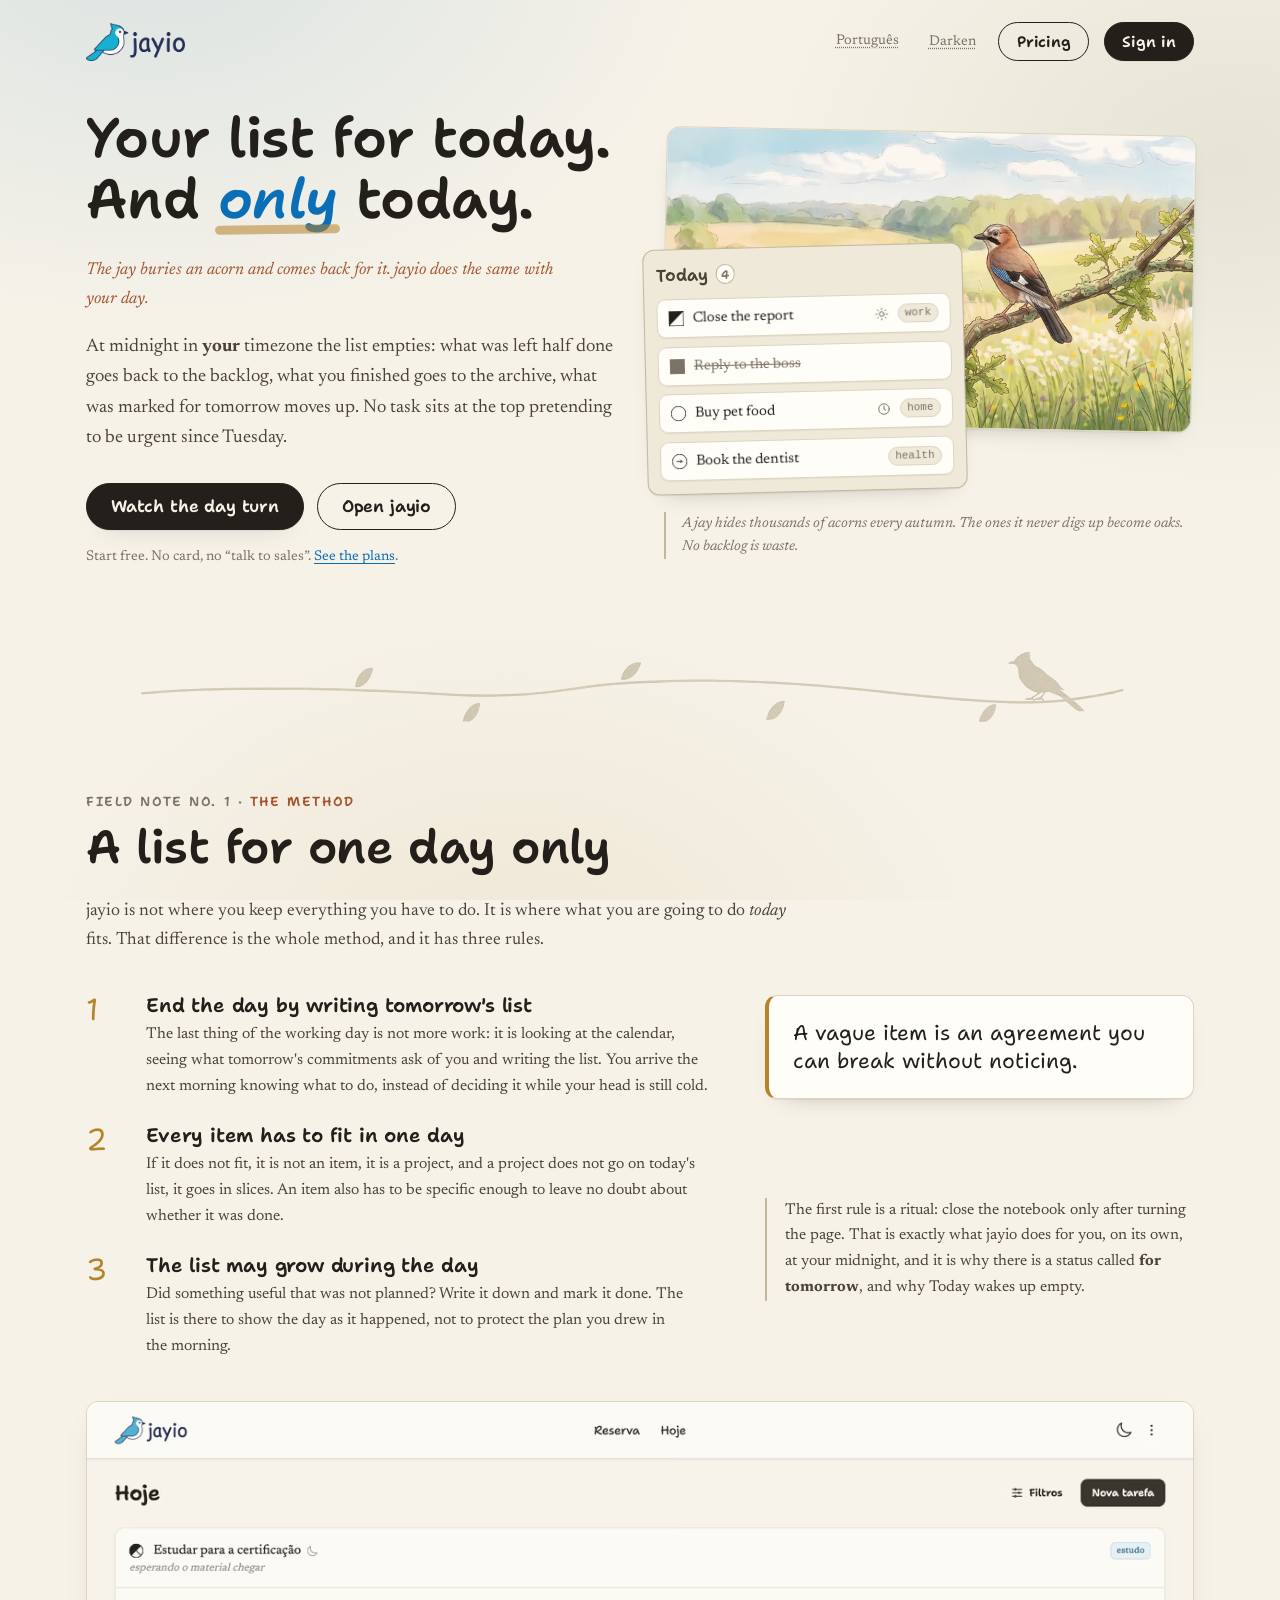
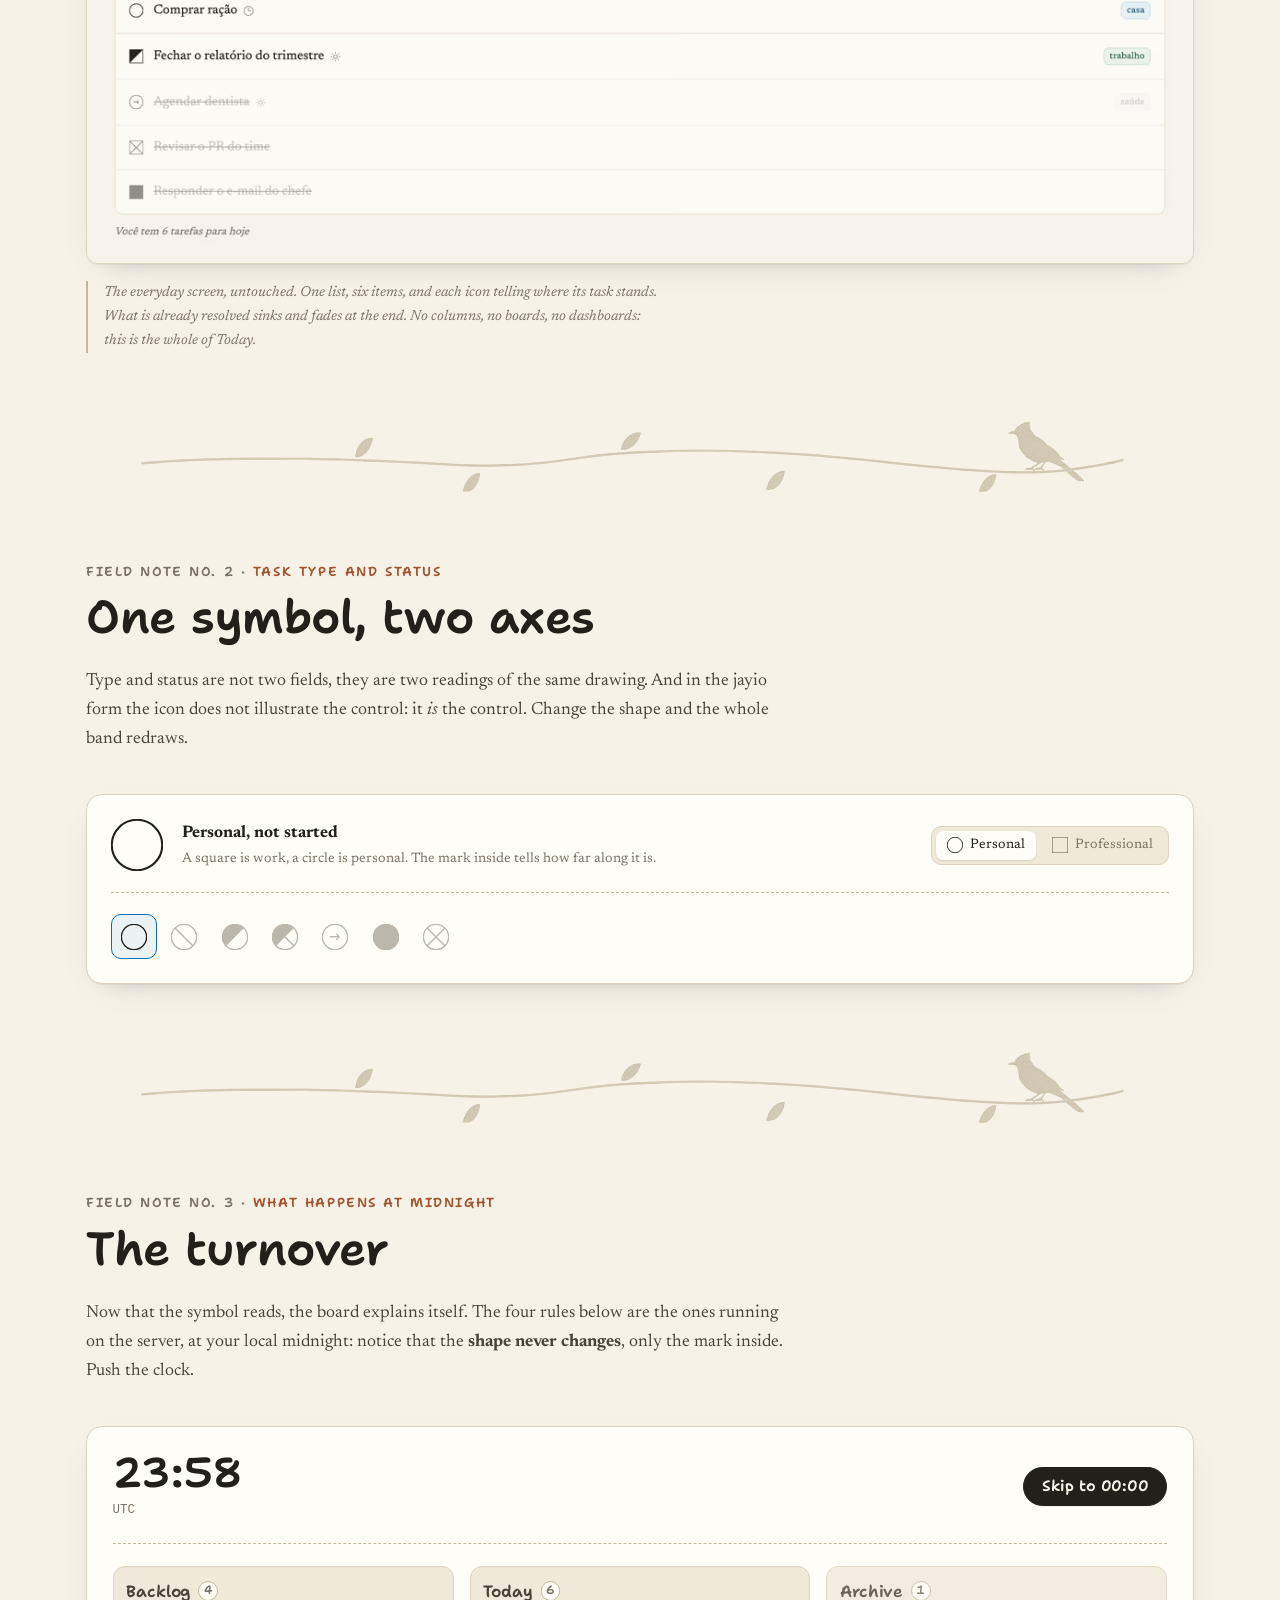
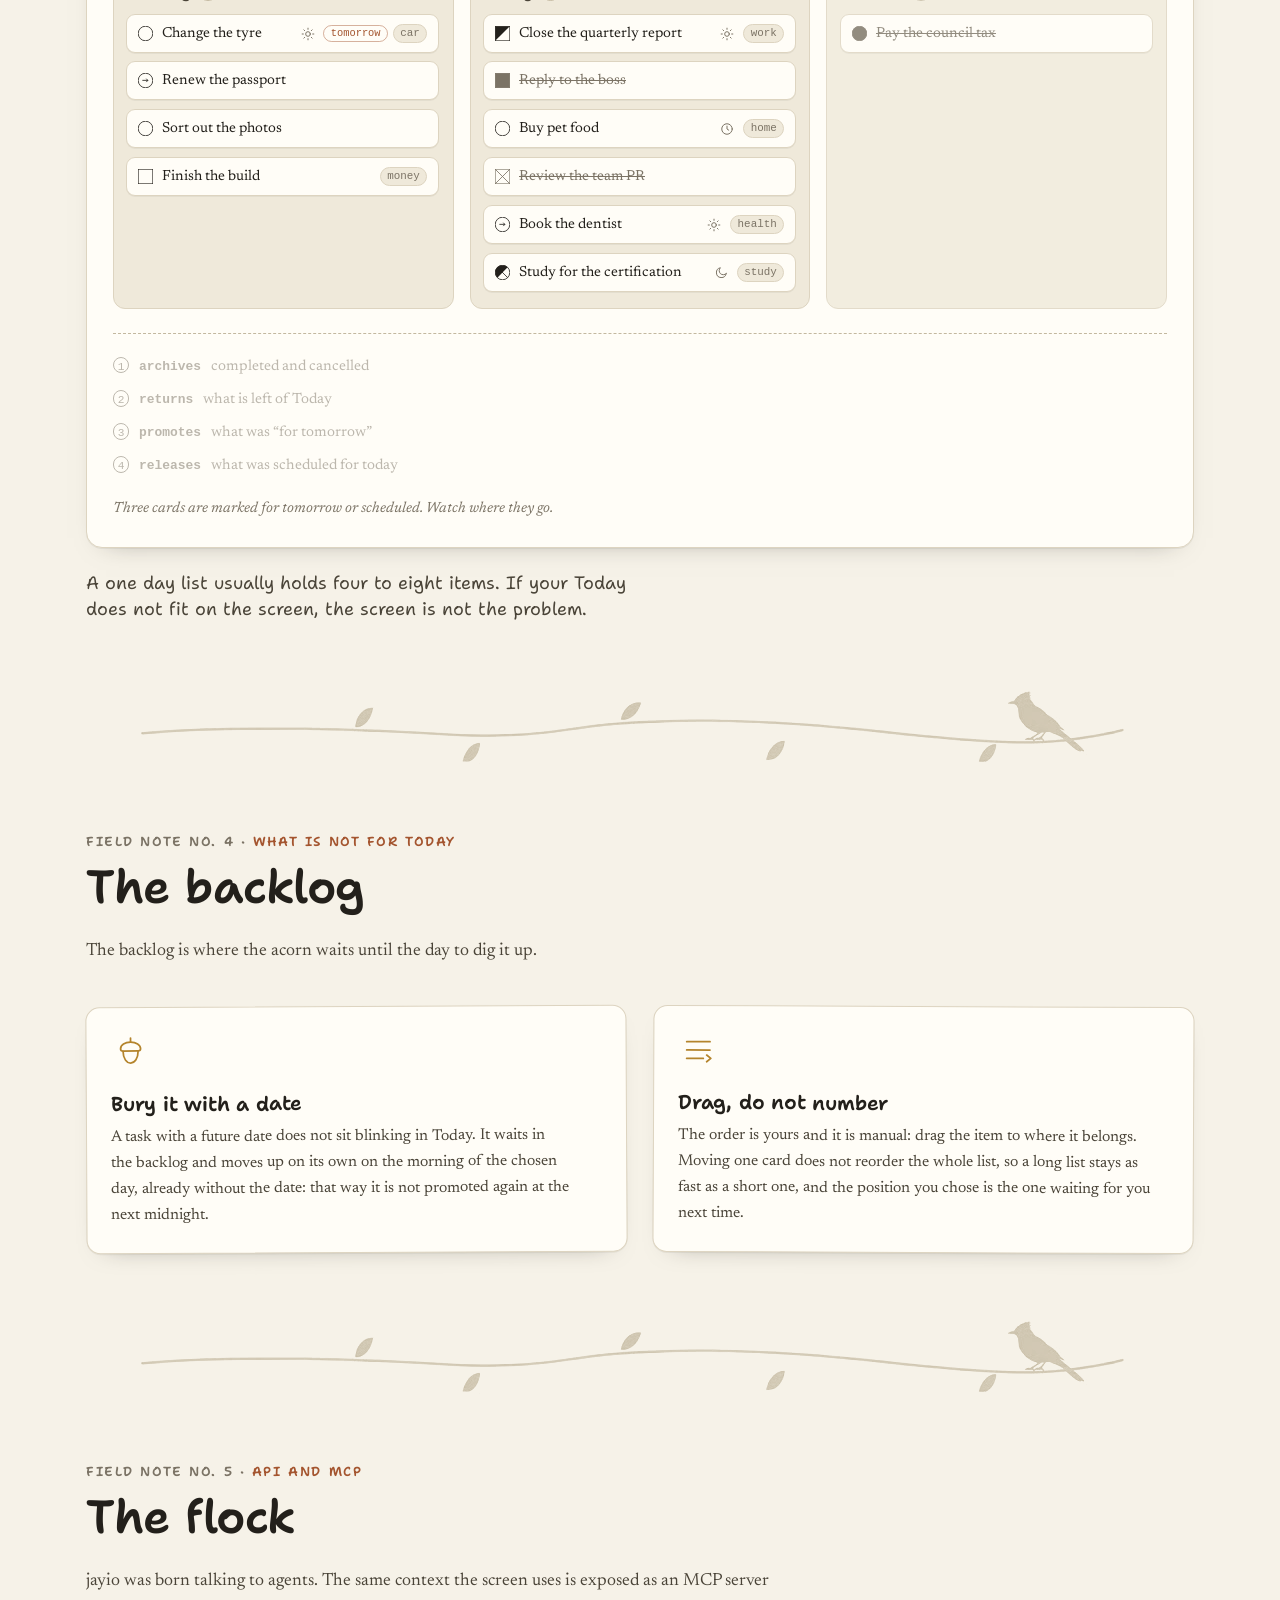
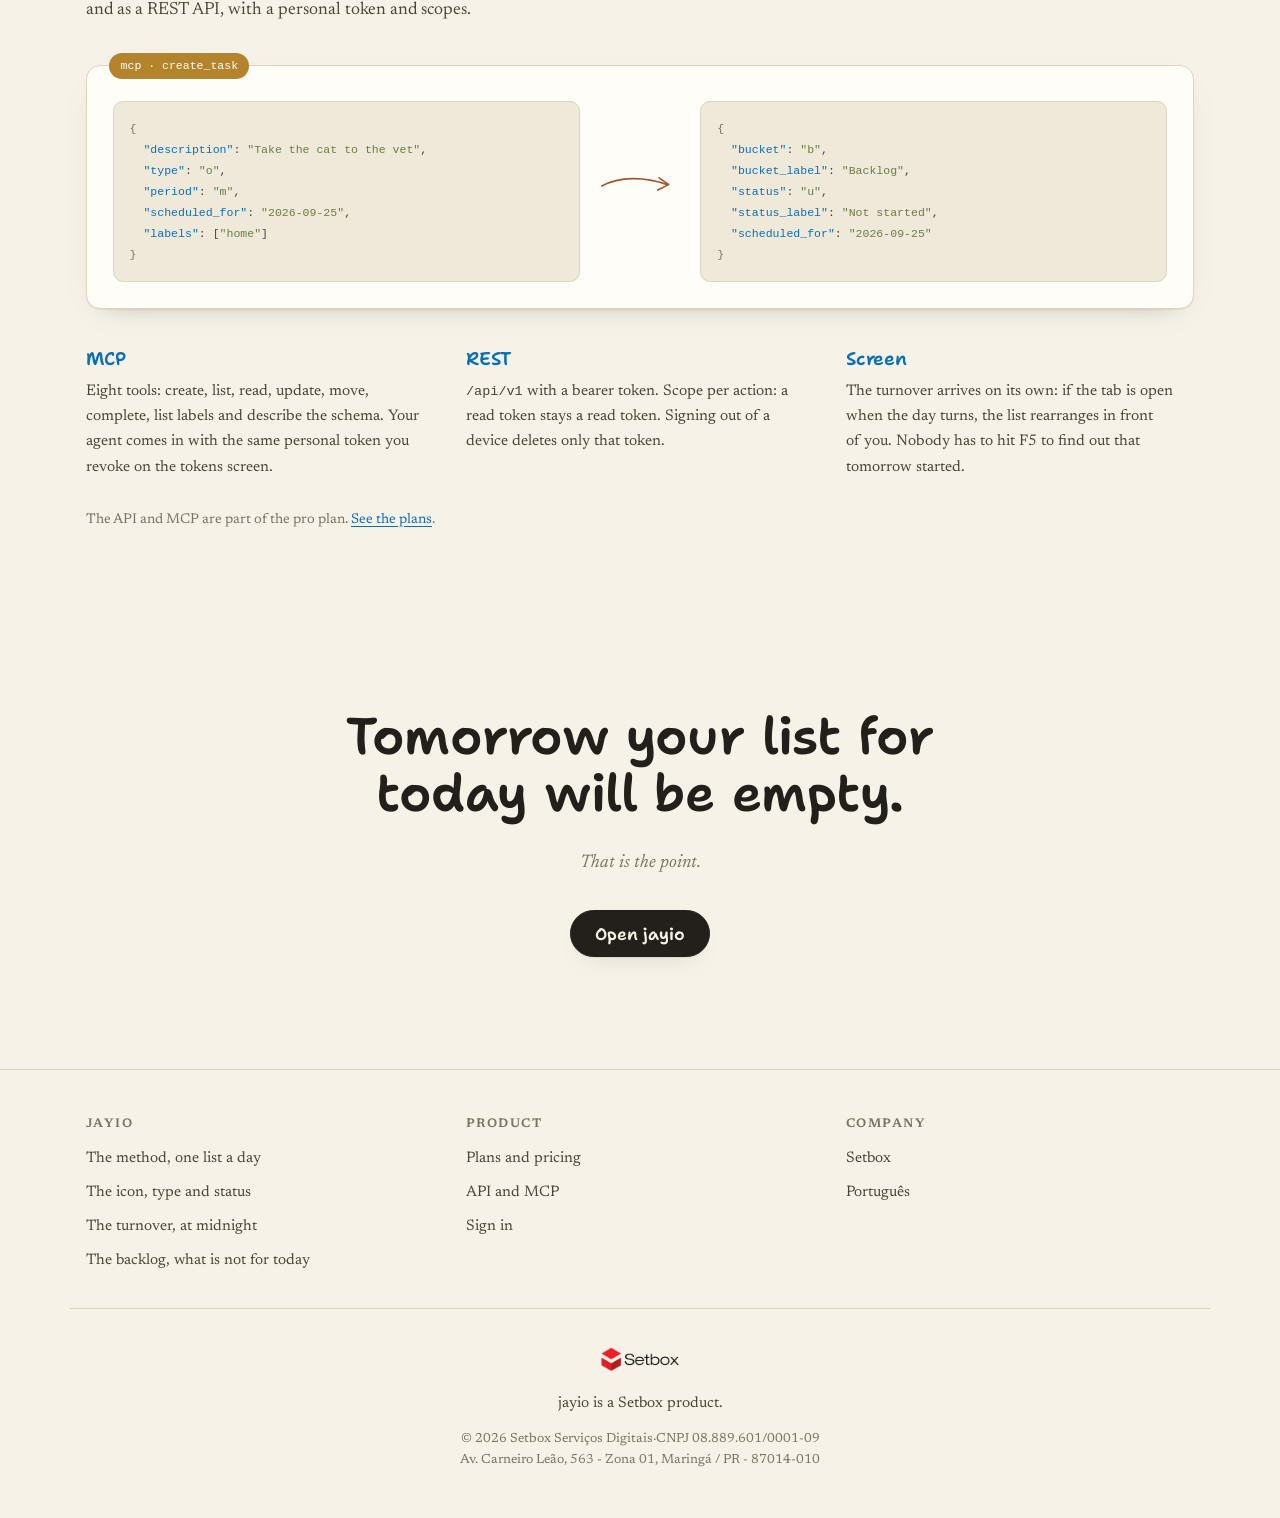
==== commit 7e7065b2: "feat: Serve o site em inglês na raiz e em português em /pt/ Quem tem o navegador em português cai no" ====
--- a/index.html
+++ b/index.html
@@ -1,17 +1,32 @@
 <!doctype html>
-<html lang="pt-BR">
+<html lang="en">
 <head>
 <meta charset="utf-8">
 <meta name="viewport" content="width=device-width, initial-scale=1">
-<title>jayio - a lista de tarefas que se esvazia todo dia</title>
-<meta name="description" content="Gerenciador de tarefas em que o Hoje se esvazia à meia-noite do seu fuso. O que não foi feito volta para a reserva em vez de envelhecer no topo da lista.">
+<title>jayio - the to-do list that empties every day</title>
+<meta name="description" content="A task manager where Today empties at midnight in your own timezone. What you did not get to goes back to the backlog instead of ageing at the top of the list.">
+
+<!-- GitHub Pages cannot negotiate language on the server, so the choice is made
+     here. Only a visitor who never chose and whose browser is Portuguese gets
+     moved; the stored choice always wins, and /pt/ never redirects back. -->
+<script>
+(function () {
+  try {
+    var escolha = localStorage.getItem("jayio-idioma");
+    if (escolha === "en") return;
+    if (escolha === "pt") { location.replace("pt/"); return; }
+    var l = (navigator.languages && navigator.languages[0]) || navigator.language || "";
+    if (/^pt\b/i.test(l)) location.replace("pt/");
+  } catch (e) {}
+})();
+</script>
 
 <meta property="og:type" content="website">
-<meta property="og:title" content="jayio - a lista de tarefas que se esvazia todo dia">
-<meta property="og:description" content="O Hoje não é uma lista que só cresce. À meia-noite do seu fuso ele se esvazia, e o que não foi feito volta para a reserva.">
+<meta property="og:title" content="jayio - the to-do list that empties every day">
+<meta property="og:description" content="Today is not a list that only grows. At midnight in your timezone it empties, and what you did not get to goes back to the backlog.">
 <meta property="og:image" content="https://jayio.app/assets/img/gaio-1200.webp">
 <meta property="og:url" content="https://jayio.app/">
-<meta property="og:locale" content="pt_BR">
+<meta property="og:locale" content="en">
 <meta name="twitter:card" content="summary_large_image">
 <meta name="theme-color" content="#f5f1e6" media="(prefers-color-scheme: light)">
 <meta name="theme-color" content="#191b1f" media="(prefers-color-scheme: dark)">
@@ -28,60 +43,64 @@
 <link rel="preconnect" href="https://fonts.gstatic.com" crossorigin>
 <link rel="stylesheet" href="https://fonts.googleapis.com/css2?family=Shantell+Sans:ital,wght@0,400;0,600;0,700;1,400&family=Newsreader:ital,opsz,wght@0,6..72,400;0,6..72,500;1,6..72,400&display=swap">
 <link rel="canonical" href="https://jayio.app/">
+<link rel="alternate" hreflang="en" href="https://jayio.app/">
+<link rel="alternate" hreflang="pt-BR" href="https://jayio.app/pt/">
+<link rel="alternate" hreflang="x-default" href="https://jayio.app/">
 <link rel="stylesheet" href="assets/css/site.css">
 </head>
 <body>
 
 <svg class="sprite" aria-hidden="true" focusable="false" xmlns="http://www.w3.org/2000/svg"><defs><symbol id="g-ou" viewBox="0 0 400 400"><circle cx="200" cy="200" r="194" fill="none"/></symbol><symbol id="g-oub" viewBox="0 0 400 400"><circle cx="200" cy="200" r="194" fill="none"/><path d="M62.57 61.96l276.57 276"/></symbol><symbol id="g-os" viewBox="0 0 400 400"><circle cx="200" cy="200" r="194" fill="none"/><path fill="currentColor" stroke="none" transform="rotate(135 200 200)" d="M6 200A194 194 0 0 0 394 200Z"/></symbol><symbol id="g-ob" viewBox="0 0 400 400"><circle cx="200" cy="200" r="194" fill="none"/><path fill="currentColor" stroke="none" transform="rotate(135 200 200)" d="M6 200A194 194 0 0 0 394 200Z"/><path d="M62.57 61.96l276.57 276"/></symbol><symbol id="g-ot" viewBox="0 0 400 400"><circle cx="200" cy="200" r="194" fill="none"/><path d="M116 196h148"/><path d="M221 152l43 47"/><path d="M264 194l-42 48"/></symbol><symbol id="g-oc" viewBox="0 0 400 400"><circle cx="200" cy="200" r="194" fill="currentColor"/></symbol><symbol id="g-ox" viewBox="0 0 400 400"><circle cx="200" cy="200" r="194" fill="none"/><path d="M62.57 61.96l276.57 276"/><path d="M338.57 62.54l-277.71 276"/></symbol><symbol id="g-pu" viewBox="0 0 400 400"><rect x="5" y="5" width="390" height="390" fill="none"/></symbol><symbol id="g-pub" viewBox="0 0 400 400"><rect x="5" y="5" width="390" height="390" fill="none"/><path d="M5 5l390 390"/></symbol><symbol id="g-ps" viewBox="0 0 400 400"><rect x="5" y="5" width="390" height="390" fill="none"/><path fill="currentColor" stroke="none" transform="rotate(90 200 200)" d="M5 395V5l390 390H5z"/></symbol><symbol id="g-pb" viewBox="0 0 400 400"><rect x="5" y="5" width="390" height="390" fill="none"/><path fill="currentColor" stroke="none" transform="rotate(90 200 200)" d="M5 395V5l390 390H5z"/><path d="M5 5l390 390"/></symbol><symbol id="g-pt" viewBox="0 0 400 400"><rect x="5" y="5" width="390" height="390" fill="none"/><path d="M116 196h148"/><path d="M221 152l43 47"/><path d="M264 194l-42 48"/></symbol><symbol id="g-pc" viewBox="0 0 400 400"><rect x="5" y="5" width="390" height="390" fill="currentColor"/></symbol><symbol id="g-px" viewBox="0 0 400 400"><rect x="5" y="5" width="390" height="390" fill="none"/><path d="M5 5l390 390"/><path d="M395 5L5 395"/></symbol><symbol id="p-m" viewBox="0 0 24 24"><circle cx="12" cy="12" r="4"/><path d="M12 2v2M12 20v2M4.9 4.9l1.4 1.4M17.7 17.7l1.4 1.4M2 12h2M20 12h2M4.9 19.1l1.4-1.4M17.7 6.3l1.4-1.4"/></symbol><symbol id="p-a" viewBox="0 0 24 24"><circle cx="12" cy="12" r="9"/><path d="M12 7v5l3 2"/></symbol><symbol id="p-n" viewBox="0 0 24 24"><path d="M21 13a8.5 8.5 0 1 1-10-10 7 7 0 0 0 10 10z"/></symbol></defs></svg>
 
-<a class="pular" href="#virada">Pular para a demonstração</a>
-
-<!-- ficha de campo: cabeçalho -->
+<a class="pular" href="#turnover">Skip to the demo</a>
+
+<!-- field note: header -->
 <header class="topo">
-  <a class="marca" href="#" aria-label="jayio, início">
+  <a class="marca" href="#" aria-label="jayio, home">
     <img class="marca-claro" src="assets/img/logo.png" alt="" width="258" height="99" decoding="async">
     <img class="marca-escuro" src="assets/img/logo-dark.png" alt="" width="258" height="99" decoding="async">
   </a>
 
   <div class="topo-acoes">
+    <a class="btn-idioma" href="pt/" data-idioma="pt" hreflang="pt-BR" lang="pt-BR">Português</a>
     <button type="button" class="btn-tema" data-tema-toggle aria-pressed="false">
-      <span class="btn-tema-txt">Escurecer</span>
+      <span class="btn-tema-txt">Darken</span>
     </button>
-    <a class="btn btn-fantasma" href="precos.html">Planos</a>
-    <a class="btn btn-primario" href="https://app.jayio.app">Entrar</a>
+    <a class="btn btn-fantasma" href="pricing.html">Pricing</a>
+    <a class="btn btn-primario" href="https://app.jayio.app">Sign in</a>
   </div>
 </header>
 
 <main>
 
-<!-- ─────────────────────────── ABERTURA ─────────────────────────── -->
+<!-- ─────────────────────────── OPENING ─────────────────────────── -->
 <section class="abertura">
   <div class="abertura-txt">
     <h1>
-      Sua lista de hoje.<br>
-      E <em>só</em> a de hoje.
+      Your list for today.<br>
+      And <em>only</em> today.
     </h1>
 
     <p class="abertura-gaio">
-      O gaio enterra a bolota e volta para buscar. O jayio faz o mesmo com o seu
-      dia.
+      The jay buries an acorn and comes back for it. jayio does the same with
+      your day.
     </p>
 
     <p class="linha-fina">
-      À meia-noite do <strong>seu</strong> fuso a lista se esvazia: o que ficou
-      pela metade volta para a reserva, o que você concluiu vai para o histórico,
-      o que estava marcado para amanhã sobe. Nenhuma tarefa fica no topo
-      fingindo ser urgente desde terça.
+      At midnight in <strong>your</strong> timezone the list empties: what was
+      left half done goes back to the backlog, what you finished goes to the
+      archive, what was marked for tomorrow moves up. No task sits at the top
+      pretending to be urgent since Tuesday.
     </p>
 
     <div class="abertura-btns">
-      <a class="btn btn-primario btn-g" href="#virada">Ver o dia virar</a>
-      <a class="btn btn-fantasma btn-g" href="https://app.jayio.app">Abrir o jayio</a>
+      <a class="btn btn-primario btn-g" href="#turnover">Watch the day turn</a>
+      <a class="btn btn-fantasma btn-g" href="https://app.jayio.app">Open jayio</a>
     </div>
 
     <p class="miudo">
-      Comece grátis. Sem cartão, sem &ldquo;fale com vendas&rdquo;.
-      <a href="precos.html">Ver os planos</a>.
+      Start free. No card, no &ldquo;talk to sales&rdquo;.
+      <a href="pricing.html">See the plans</a>.
     </p>
   </div>
 
@@ -90,139 +109,139 @@
     <picture>
       <source type="image/avif" srcset="assets/img/gaio-768.avif 768w, assets/img/gaio-1200.avif 1200w, assets/img/gaio-1600.avif 1600w" sizes="(max-width: 900px) 92vw, 46vw">
       <source type="image/webp" srcset="assets/img/gaio-768.webp 768w, assets/img/gaio-1200.webp 1200w, assets/img/gaio-1600.webp 1600w" sizes="(max-width: 900px) 92vw, 46vw">
-      <img src="assets/img/gaio-1200.webp" width="1200" height="655" alt="Ilustração em aquarela de um gaio pousado num galho de carvalho, sobre um campo de flores." decoding="async">
+      <img src="assets/img/gaio-1200.webp" width="1200" height="655" alt="Watercolour illustration of a jay perched on an oak branch, above a field of flowers." decoding="async">
     </picture>
 
-    <!-- A lista de verdade, com os ícones do app, encostada na aquarela: a
-         primeira tela precisa mostrar o produto, não só a metáfora. -->
+    <!-- The real list, with the app icons, leaning on the watercolour: the
+         first screen has to show the product, not only the metaphor. -->
     <div class="amostra">
       <div class="amostra-cabeca">
-        <span class="amostra-titulo">Hoje</span>
+        <span class="amostra-titulo">Today</span>
         <span class="conta">4</span>
       </div>
 
-      <ul class="pilha" aria-label="Exemplo de uma lista de hoje no jayio">
-        <li class="cartao" title="Profissional, iniciada">
+      <ul class="pilha" aria-label="Example of a today list in jayio">
+        <li class="cartao" title="Professional, started">
           <svg class="glifo glifo-c" aria-hidden="true"><use href="#g-ps"></use></svg>
-          <span class="cartao-txt">Fechar o relatório</span>
+          <span class="cartao-txt">Close the report</span>
           <svg class="periodo" aria-hidden="true"><use href="#p-m"></use></svg>
-          <span class="cartao-fim"><span class="tag">trabalho</span></span>
+          <span class="cartao-fim"><span class="tag">work</span></span>
         </li>
-        <li class="cartao risca" title="Profissional, concluída">
+        <li class="cartao risca" title="Professional, completed">
           <svg class="glifo glifo-c" aria-hidden="true"><use href="#g-pc"></use></svg>
-          <span class="cartao-txt">Responder o chefe</span>
+          <span class="cartao-txt">Reply to the boss</span>
           <span class="cartao-fim"></span>
         </li>
-        <li class="cartao" title="Pessoal, não iniciada">
+        <li class="cartao" title="Personal, not started">
           <svg class="glifo glifo-c" aria-hidden="true"><use href="#g-ou"></use></svg>
-          <span class="cartao-txt">Comprar ração</span>
+          <span class="cartao-txt">Buy pet food</span>
           <svg class="periodo" aria-hidden="true"><use href="#p-a"></use></svg>
-          <span class="cartao-fim"><span class="tag">casa</span></span>
+          <span class="cartao-fim"><span class="tag">home</span></span>
         </li>
-        <li class="cartao" title="Pessoal, para amanhã">
+        <li class="cartao" title="Personal, for tomorrow">
           <svg class="glifo glifo-c" aria-hidden="true"><use href="#g-ot"></use></svg>
-          <span class="cartao-txt">Agendar dentista</span>
-          <span class="cartao-fim"><span class="tag">saúde</span></span>
+          <span class="cartao-txt">Book the dentist</span>
+          <span class="cartao-fim"><span class="tag">health</span></span>
         </li>
       </ul>
     </div>
     </div>
 
     <figcaption>
-      O gaio esconde milhares de bolotas por outono. As que ele não desenterra
-      viram carvalho. Reserva nenhuma é desperdício.
+      A jay hides thousands of acorns every autumn. The ones it never digs up
+      become oaks. No backlog is waste.
     </figcaption>
   </figure>
 </section>
 
 <hr class="fio" aria-hidden="true">
 
-<!-- ─────────────────────────── O CADERNO ─────────────────────────── -->
-<section id="caderno" class="secao">
+<!-- ─────────────────────────── THE NOTEBOOK ─────────────────────────── -->
+<section id="method" class="secao">
   <div class="secao-cabeca">
-    <p class="etiqueta"><span>Observação n.º 1 &middot;</span> O método</p>
-    <h2>A lista de um dia só</h2>
+    <p class="etiqueta"><span>Field note no. 1 &middot;</span> The method</p>
+    <h2>A list for one day only</h2>
     <p class="secao-sub">
-      O jayio não é onde você guarda tudo o que precisa fazer. É onde cabe o que
-      você vai fazer <em>hoje</em>. Essa diferença é o método inteiro, e ela tem
-      três regras.
+      jayio is not where you keep everything you have to do. It is where what you
+      are going to do <em>today</em> fits. That difference is the whole method,
+      and it has three rules.
     </p>
   </div>
 
   <div class="caderno">
     <ol class="preceitos">
       <li>
-        <h3>Termine o dia montando a lista de amanhã</h3>
+        <h3>End the day by writing tomorrow's list</h3>
         <p>
-          A última coisa do expediente não é trabalhar mais: é olhar a agenda, ver
-          o que os compromissos de amanhã exigem e escrever a lista. Você chega no
-          dia seguinte sabendo o que fazer, em vez de decidir isso com a cabeça
-          ainda fria.
+          The last thing of the working day is not more work: it is looking at
+          the calendar, seeing what tomorrow's commitments ask of you and writing
+          the list. You arrive the next morning knowing what to do, instead of
+          deciding it while your head is still cold.
         </p>
       </li>
       <li>
-        <h3>Todo item tem que caber num dia</h3>
+        <h3>Every item has to fit in one day</h3>
         <p>
-          Se não cabe, não é um item, é um projeto, e projeto não vai para a
-          lista de hoje, vai fatiado. Um item também precisa ser específico o
-          bastante para não restar dúvida se foi feito.
+          If it does not fit, it is not an item, it is a project, and a project
+          does not go on today's list, it goes in slices. An item also has to be
+          specific enough to leave no doubt about whether it was done.
         </p>
       </li>
       <li>
-        <h3>A lista pode crescer durante o dia</h3>
+        <h3>The list may grow during the day</h3>
         <p>
-          Fez algo produtivo que não estava previsto? Escreva e marque como feito.
-          A lista serve para enxergar o dia como ele foi, não para proteger o
-          plano que você traçou de manhã.
+          Did something useful that was not planned? Write it down and mark it
+          done. The list is there to show the day as it happened, not to protect
+          the plan you drew in the morning.
         </p>
       </li>
     </ol>
 
     <blockquote class="preceito-citacao">
-      <p>Um item vago é um acordo que você pode quebrar sem perceber.</p>
+      <p>A vague item is an agreement you can break without noticing.</p>
     </blockquote>
 
     <p class="caderno-fecho">
-      A primeira regra é um ritual: fechar o caderno só depois de virar a página.
-      É exatamente o que o jayio faz por você, sozinho, na sua meia-noite, e é
-      por isso que existe um estado chamado <strong>para amanhã</strong>, e por
-      isso que o Hoje amanhece vazio.
-    </p>
-  </div>
-
-  <!-- Print da tela Hoje rodando, uma arte por tema. -->
+      The first rule is a ritual: close the notebook only after turning the page.
+      That is exactly what jayio does for you, on its own, at your midnight, and
+      it is why there is a status called <strong>for tomorrow</strong>, and why
+      Today wakes up empty.
+    </p>
+  </div>
+
+  <!-- Screenshot of the Today screen running, one piece of art per theme. -->
   <figure class="app-fig">
     <picture class="app-print app-print-claro">
       <source type="image/avif" srcset="assets/img/app-claro-768.avif 768w, assets/img/app-claro-1200.avif 1200w, assets/img/app-claro-1600.avif 1600w" sizes="(max-width: 900px) 92vw, 64rem">
       <source type="image/webp" srcset="assets/img/app-claro-768.webp 768w, assets/img/app-claro-1200.webp 1200w, assets/img/app-claro-1600.webp 1600w" sizes="(max-width: 900px) 92vw, 64rem">
-      <img src="assets/img/app-claro-1200.webp" width="1200" height="500" alt="A tela Hoje do jayio: seis tarefas numa lista só, cada uma com o ícone do seu tipo e estado, e as já resolvidas recuadas no fim." loading="lazy" decoding="async">
+      <img src="assets/img/app-claro-1200.webp" width="1200" height="500" alt="The Today screen in jayio: six tasks in a single list, each with the icon of its type and status, and the ones already resolved set back at the end." loading="lazy" decoding="async">
     </picture>
 
     <picture class="app-print app-print-escuro">
       <source type="image/avif" srcset="assets/img/app-escuro-768.avif 768w, assets/img/app-escuro-1200.avif 1200w, assets/img/app-escuro-1600.avif 1600w" sizes="(max-width: 900px) 92vw, 64rem">
       <source type="image/webp" srcset="assets/img/app-escuro-768.webp 768w, assets/img/app-escuro-1200.webp 1200w, assets/img/app-escuro-1600.webp 1600w" sizes="(max-width: 900px) 92vw, 64rem">
-      <img src="assets/img/app-escuro-1200.webp" width="1200" height="500" alt="A mesma tela Hoje do jayio, no tema escuro." loading="lazy" decoding="async">
+      <img src="assets/img/app-escuro-1200.webp" width="1200" height="500" alt="The same Today screen in jayio, in the dark theme." loading="lazy" decoding="async">
     </picture>
 
     <figcaption>
-      A tela de todo dia, sem retoque. Uma lista, seis itens, e o ícone de cada
-      um contando em que pé a tarefa está. O que já foi resolvido desce e
-      desbota no fim. Nada de coluna, quadro ou painel: isso é o Hoje inteiro.
+      The everyday screen, untouched. One list, six items, and each icon telling
+      where its task stands. What is already resolved sinks and fades at the end.
+      No columns, no boards, no dashboards: this is the whole of Today.
     </figcaption>
   </figure>
 </section>
 
 <hr class="fio" aria-hidden="true">
 
-<!-- ─────────────────────────── O GLIFO ─────────────────────────── -->
-<section id="icone" class="secao">
+<!-- ─────────────────────────── THE GLYPH ─────────────────────────── -->
+<section id="icon" class="secao">
   <div class="secao-cabeca">
-    <p class="etiqueta"><span>Observação n.º 2 &middot;</span> Tipo e status da tarefa</p>
-    <h2>Um símbolo, dois eixos</h2>
+    <p class="etiqueta"><span>Field note no. 2 &middot;</span> Task type and status</p>
+    <h2>One symbol, two axes</h2>
     <p class="secao-sub">
-      Tipo e status não são dois campos, são duas leituras do mesmo desenho. E no
-      formulário do jayio o ícone não ilustra o controle: ele <em>é</em> o
-      controle. Troque a forma e a régua inteira se redesenha.
+      Type and status are not two fields, they are two readings of the same
+      drawing. And in the jayio form the icon does not illustrate the control: it
+      <em>is</em> the control. Change the shape and the whole band redraws.
     </p>
   </div>
 
@@ -231,42 +250,42 @@
       <svg class="glifo glifo-g" aria-hidden="true"><use href="#g-ou" data-glifo-grande></use></svg>
 
       <div class="regua-leitura">
-        <strong data-leitura>Pessoal, não iniciada</strong>
-        <span>Quadrado é trabalho, círculo é pessoal. A marca dentro conta o andamento.</span>
+        <strong data-leitura>Personal, not started</strong>
+        <span>A square is work, a circle is personal. The mark inside tells how far along it is.</span>
       </div>
 
-      <div class="regua-forma" role="group" aria-label="Tipo da tarefa">
+      <div class="regua-forma" role="group" aria-label="Task type">
         <button type="button" class="forma-btn" data-forma="o" aria-pressed="true">
           <svg class="glifo glifo-p" aria-hidden="true"><use href="#g-ou"></use></svg>
-          Pessoal
+          Personal
         </button>
         <button type="button" class="forma-btn" data-forma="p" aria-pressed="false">
           <svg class="glifo glifo-p" aria-hidden="true"><use href="#g-pu"></use></svg>
-          Profissional
+          Professional
         </button>
       </div>
     </div>
 
-    <div class="regua" role="group" aria-label="Andamento da tarefa">
-        <button type="button" class="regua-btn" data-st="u" aria-pressed="true" title="Não iniciada" aria-label="Não iniciada">
+    <div class="regua" role="group" aria-label="Task status">
+        <button type="button" class="regua-btn" data-st="u" aria-pressed="true" title="Not started" aria-label="Not started">
           <svg class="glifo glifo-m" aria-hidden="true"><use href="#g-ou" data-usa="u"></use></svg>
         </button>
-        <button type="button" class="regua-btn" data-st="ub" aria-pressed="false" title="Não iniciada, bloqueada" aria-label="Não iniciada, bloqueada">
+        <button type="button" class="regua-btn" data-st="ub" aria-pressed="false" title="Unstarted blocked" aria-label="Unstarted blocked">
           <svg class="glifo glifo-m" aria-hidden="true"><use href="#g-ou" data-usa="ub"></use></svg>
         </button>
-        <button type="button" class="regua-btn" data-st="s" aria-pressed="false" title="Iniciada" aria-label="Iniciada">
+        <button type="button" class="regua-btn" data-st="s" aria-pressed="false" title="Started" aria-label="Started">
           <svg class="glifo glifo-m" aria-hidden="true"><use href="#g-ou" data-usa="s"></use></svg>
         </button>
-        <button type="button" class="regua-btn" data-st="b" aria-pressed="false" title="Bloqueada" aria-label="Bloqueada">
+        <button type="button" class="regua-btn" data-st="b" aria-pressed="false" title="Blocked" aria-label="Blocked">
           <svg class="glifo glifo-m" aria-hidden="true"><use href="#g-ou" data-usa="b"></use></svg>
         </button>
-        <button type="button" class="regua-btn" data-st="t" aria-pressed="false" title="Para amanhã" aria-label="Para amanhã">
+        <button type="button" class="regua-btn" data-st="t" aria-pressed="false" title="For tomorrow" aria-label="For tomorrow">
           <svg class="glifo glifo-m" aria-hidden="true"><use href="#g-ou" data-usa="t"></use></svg>
         </button>
-        <button type="button" class="regua-btn" data-st="c" aria-pressed="false" title="Concluída" aria-label="Concluída">
+        <button type="button" class="regua-btn" data-st="c" aria-pressed="false" title="Completed" aria-label="Completed">
           <svg class="glifo glifo-m" aria-hidden="true"><use href="#g-ou" data-usa="c"></use></svg>
         </button>
-        <button type="button" class="regua-btn" data-st="x" aria-pressed="false" title="Cancelada" aria-label="Cancelada">
+        <button type="button" class="regua-btn" data-st="x" aria-pressed="false" title="Cancelled" aria-label="Cancelled">
           <svg class="glifo glifo-m" aria-hidden="true"><use href="#g-ou" data-usa="x"></use></svg>
         </button>
     </div>
@@ -275,15 +294,15 @@
 
 <hr class="fio" aria-hidden="true">
 
-<!-- ─────────────────────────── A VIRADA ─────────────────────────── -->
-<section id="virada" class="secao">
+<!-- ─────────────────────────── THE TURNOVER ─────────────────────────── -->
+<section id="turnover" class="secao">
   <div class="secao-cabeca">
-    <p class="etiqueta"><span>Observação n.º 3 &middot;</span> O que acontece à meia-noite</p>
-    <h2>A virada</h2>
+    <p class="etiqueta"><span>Field note no. 3 &middot;</span> What happens at midnight</p>
+    <h2>The turnover</h2>
     <p class="secao-sub">
-      Agora que o símbolo está lido, o quadro se explica sozinho. As quatro regras
-      abaixo são as que rodam no servidor, na sua meia-noite local: repare que a
-      <strong>forma nunca muda</strong>, só a marca por dentro. Empurre o relógio.
+      Now that the symbol reads, the board explains itself. The four rules below
+      are the ones running on the server, at your local midnight: notice that the
+      <strong>shape never changes</strong>, only the mark inside. Push the clock.
     </p>
   </div>
 
@@ -296,59 +315,59 @@
       </div>
       <div class="relogio-btns">
         <button type="button" class="btn btn-primario" data-virar>
-          Adiantar para 00:00
+          Skip to 00:00
         </button>
         <button type="button" class="btn btn-fantasma" data-reiniciar hidden>
-          Voltar para ontem
+          Back to yesterday
         </button>
       </div>
     </div>
 
     <div class="quadro" data-quadro>
       <section class="coluna" data-bucket="b" aria-labelledby="col-b">
-        <h3 id="col-b">Reserva <span class="conta" data-conta="b">0</span></h3>
+        <h3 id="col-b">Backlog <span class="conta" data-conta="b">0</span></h3>
         <ul class="pilha" data-pilha="b"></ul>
       </section>
 
       <section class="coluna" data-bucket="t" aria-labelledby="col-t">
-        <h3 id="col-t">Hoje <span class="conta" data-conta="t">0</span></h3>
+        <h3 id="col-t">Today <span class="conta" data-conta="t">0</span></h3>
         <ul class="pilha" data-pilha="t"></ul>
       </section>
 
       <section class="coluna coluna-arquivo" data-bucket="a" aria-labelledby="col-a">
-        <h3 id="col-a">Histórico <span class="conta" data-conta="a">0</span></h3>
+        <h3 id="col-a">Archive <span class="conta" data-conta="a">0</span></h3>
         <ul class="pilha" data-pilha="a"></ul>
       </section>
     </div>
 
     <ol class="regras" data-regras>
-      <li data-regra="1"><code>guarda</code> concluídas e canceladas <span class="regra-saldo" data-saldo="1"></span></li>
-      <li data-regra="2"><code>devolve</code> o que sobrou do Hoje <span class="regra-saldo" data-saldo="2"></span></li>
-      <li data-regra="3"><code>promove</code> o que era &ldquo;para amanhã&rdquo; <span class="regra-saldo" data-saldo="3"></span></li>
-      <li data-regra="4"><code>solta</code> o que estava agendado para hoje <span class="regra-saldo" data-saldo="4"></span></li>
+      <li data-regra="1"><code>archives</code> completed and cancelled <span class="regra-saldo" data-saldo="1"></span></li>
+      <li data-regra="2"><code>returns</code> what is left of Today <span class="regra-saldo" data-saldo="2"></span></li>
+      <li data-regra="3"><code>promotes</code> what was &ldquo;for tomorrow&rdquo; <span class="regra-saldo" data-saldo="3"></span></li>
+      <li data-regra="4"><code>releases</code> what was scheduled for today <span class="regra-saldo" data-saldo="4"></span></li>
     </ol>
 
     <p class="bancada-nota" data-nota>
-      Três cartões estão marcados para amanhã ou agendados. Repare para onde eles vão.
+      Three cards are marked for tomorrow or scheduled. Watch where they go.
     </p>
   </div>
 
   <p class="bancada-regra">
-    Uma lista de um dia costuma ter de quatro a oito itens. Se o seu Hoje não cabe
-    na tela, o problema não é a tela.
+    A one day list usually holds four to eight items. If your Today does not fit
+    on the screen, the screen is not the problem.
   </p>
 
 </section>
 
 <hr class="fio" aria-hidden="true">
 
-<!-- ─────────────────────────── A RESERVA ─────────────────────────── -->
-<section id="reserva" class="secao">
+<!-- ─────────────────────────── THE BACKLOG ─────────────────────────── -->
+<section id="backlog" class="secao">
   <div class="secao-cabeca">
-    <p class="etiqueta"><span>Observação n.º 4 &middot;</span> O que não é para hoje</p>
-    <h2>A reserva</h2>
+    <p class="etiqueta"><span>Field note no. 4 &middot;</span> What is not for today</p>
+    <h2>The backlog</h2>
     <p class="secao-sub">
-      A reserva é onde a bolota fica até o dia de desenterrar.
+      The backlog is where the acorn waits until the day to dig it up.
     </p>
   </div>
 
@@ -359,11 +378,11 @@
         <path d="M15 23c0 8.5 4 14 9 14s9-5.5 9-14"/>
         <path d="M24 12V7"/>
       </svg>
-      <h3>Enterre com data</h3>
+      <h3>Bury it with a date</h3>
       <p>
-        Uma tarefa com data futura não fica piscando no Hoje. Ela espera no
-        reserva e sobe sozinha na manhã do dia marcado, já sem a data: assim ela
-        não é promovida de novo na meia-noite seguinte.
+        A task with a future date does not sit blinking in Today. It waits in the
+        backlog and moves up on its own on the morning of the chosen day, already
+        without the date: that way it is not promoted again at the next midnight.
       </p>
     </article>
 
@@ -372,12 +391,12 @@
         <path d="M10 14h28M10 24h28M10 34h20"/>
         <path d="M34 30l5 4-5 4"/>
       </svg>
-      <h3>Arraste, não numere</h3>
+      <h3>Drag, do not number</h3>
       <p>
-        A ordem é sua e é manual: arraste até onde o item deve ficar. Mover um
-        cartão não reordena a lista inteira, então uma lista longa continua tão
-        rápida quanto uma curta, e a posição que você escolheu é a que volta no
-        próximo acesso.
+        The order is yours and it is manual: drag the item to where it belongs.
+        Moving one card does not reorder the whole list, so a long list stays as
+        fast as a short one, and the position you chose is the one waiting for you
+        next time.
       </p>
     </article>
 
@@ -386,32 +405,33 @@
 
 <hr class="fio" aria-hidden="true">
 
-<!-- ─────────────────────────── O BANDO ─────────────────────────── -->
-<section id="bando" class="secao">
+<!-- ─────────────────────────── THE FLOCK ─────────────────────────── -->
+<section id="flock" class="secao">
   <div class="secao-cabeca">
-    <p class="etiqueta"><span>Observação n.º 5 &middot;</span> API e MCP</p>
-    <h2>O bando</h2>
+    <p class="etiqueta"><span>Field note no. 5 &middot;</span> API and MCP</p>
+    <h2>The flock</h2>
     <p class="secao-sub">
-      O jayio nasceu falando com agentes. O mesmo contexto que a tela usa está
-      exposto como servidor MCP e como API REST, com token pessoal e escopo.
+      jayio was born talking to agents. The same context the screen uses is
+      exposed as an MCP server and as a REST API, with a personal token and
+      scopes.
     </p>
   </div>
 
   <div class="bilhete">
     <div class="bilhete-aba">mcp · create_task</div>
 <pre><code><span class="c-k">{</span>
-  <span class="c-s">"description"</span>: <span class="c-v">"Levar o gato no veterinário"</span>,
+  <span class="c-s">"description"</span>: <span class="c-v">"Take the cat to the vet"</span>,
   <span class="c-s">"type"</span>: <span class="c-v">"o"</span>,
   <span class="c-s">"period"</span>: <span class="c-v">"m"</span>,
   <span class="c-s">"scheduled_for"</span>: <span class="c-v">"2026-09-25"</span>,
-  <span class="c-s">"labels"</span>: [<span class="c-v">"casa"</span>]
+  <span class="c-s">"labels"</span>: [<span class="c-v">"home"</span>]
 <span class="c-k">}</span></code></pre>
     <div class="bilhete-seta" aria-hidden="true">
       <svg viewBox="0 0 120 40" focusable="false"><path d="M4 20c26-14 62-14 96-2"/><path d="M88 8l14 10-16 8"/></svg>
     </div>
 <pre><code><span class="c-k">{</span>
   <span class="c-s">"bucket"</span>: <span class="c-v">"b"</span>,
-  <span class="c-s">"bucket_label"</span>: <span class="c-v">"Reserva"</span>,
+  <span class="c-s">"bucket_label"</span>: <span class="c-v">"Backlog"</span>,
   <span class="c-s">"status"</span>: <span class="c-v">"u"</span>,
   <span class="c-s">"status_label"</span>: <span class="c-v">"Not started"</span>,
   <span class="c-s">"scheduled_for"</span>: <span class="c-v">"2026-09-25"</span>
@@ -422,38 +442,38 @@
     <div>
       <h3>MCP</h3>
       <p>
-        Oito ferramentas: criar, listar, ler, atualizar, mover, concluir, listar
-        labels e descrever o schema. Seu agente entra com o mesmo token pessoal
-        que você revoga na tela de tokens.
+        Eight tools: create, list, read, update, move, complete, list labels and
+        describe the schema. Your agent comes in with the same personal token you
+        revoke on the tokens screen.
       </p>
     </div>
     <div>
       <h3>REST</h3>
       <p>
-        <code>/api/v1</code> com bearer token. Escopo por ação: um token de
-        leitura continua de leitura. Sair do aparelho apaga só aquele token.
+        <code>/api/v1</code> with a bearer token. Scope per action: a read token
+        stays a read token. Signing out of a device deletes only that token.
       </p>
     </div>
     <div>
-      <h3>Tela</h3>
+      <h3>Screen</h3>
       <p>
-        A virada chega sozinha: se a aba estiver aberta na hora em que o dia vira,
-        a lista se reorganiza na sua frente. Ninguém precisa apertar F5 para
-        descobrir que amanhã começou.
+        The turnover arrives on its own: if the tab is open when the day turns,
+        the list rearranges in front of you. Nobody has to hit F5 to find out that
+        tomorrow started.
       </p>
     </div>
   </div>
 
   <p class="miudo bando-nota">
-    A API e o MCP fazem parte do plano pro. <a href="precos.html">Ver os planos</a>.
+    The API and MCP are part of the pro plan. <a href="pricing.html">See the plans</a>.
   </p>
 </section>
 
-<!-- ─────────────────────────── FECHO ─────────────────────────── -->
+<!-- ─────────────────────────── CLOSING ─────────────────────────── -->
 <section class="fecho">
-  <h2>Amanhã sua lista de hoje estará vazia.</h2>
-  <p>É esse o ponto.</p>
-  <a class="btn btn-primario btn-g" href="https://app.jayio.app">Abrir o jayio</a>
+  <h2>Tomorrow your list for today will be empty.</h2>
+  <p>That is the point.</p>
+  <a class="btn btn-primario btn-g" href="https://app.jayio.app">Open jayio</a>
 </section>
 
 </main>
@@ -462,22 +482,23 @@
   <div class="rodape-grade">
     <div class="rodape-col">
       <h2>jayio</h2>
-      <a href="#caderno">O método, uma lista por dia</a>
-      <a href="#icone">O ícone, tipo e status</a>
-      <a href="#virada">A virada, à meia-noite</a>
-      <a href="#reserva">A reserva, o que não é de hoje</a>
+      <a href="#method">The method, one list a day</a>
+      <a href="#icon">The icon, type and status</a>
+      <a href="#turnover">The turnover, at midnight</a>
+      <a href="#backlog">The backlog, what is not for today</a>
     </div>
 
     <div class="rodape-col">
-      <h2>Produto</h2>
-      <a href="precos.html">Planos e preços</a>
-      <a href="#bando">API e MCP</a>
-        <a href="https://app.jayio.app">Entrar</a>
+      <h2>Product</h2>
+      <a href="pricing.html">Plans and pricing</a>
+      <a href="#flock">API and MCP</a>
+      <a href="https://app.jayio.app">Sign in</a>
     </div>
 
     <div class="rodape-col">
-      <h2>Empresa</h2>
+      <h2>Company</h2>
       <a href="https://setbox.com.br">Setbox</a>
+      <a href="pt/" data-idioma="pt" hreflang="pt-BR" lang="pt-BR">Português</a>
     </div>
   </div>
 
@@ -486,7 +507,7 @@
       <img src="assets/img/setbox.png" alt="Setbox" width="420" height="139" loading="lazy" decoding="async">
     </a>
 
-    <p class="rodape-produto">jayio é um produto da Setbox.</p>
+    <p class="rodape-produto">jayio is a Setbox product.</p>
 
     <p class="rodape-cnpj">
       © 2026 Setbox Serviços Digitais&middot;CNPJ 08.889.601/0001-09<br>
--- a/assets/css/site.css
+++ b/assets/css/site.css
@@ -208,6 +208,19 @@
   text-decoration-style: dotted;
 }
 .btn-tema:hover { color: var(--tinta); }
+
+/* O trocador de idioma tem o mesmo peso do botão de tema: é ajuste de leitura,
+   não ação de produto, e não disputa com Preços nem com Entrar. */
+.btn-idioma {
+  color: var(--tinta-3);
+  font-family: var(--texto);
+  font-size: .875rem;
+  padding: .4rem .5rem;
+  text-decoration: underline;
+  text-underline-offset: .2em;
+  text-decoration-style: dotted;
+}
+.btn-idioma:hover { color: var(--tinta); }
 
 /* ---------------------------------------------------------------- topo --- */
 
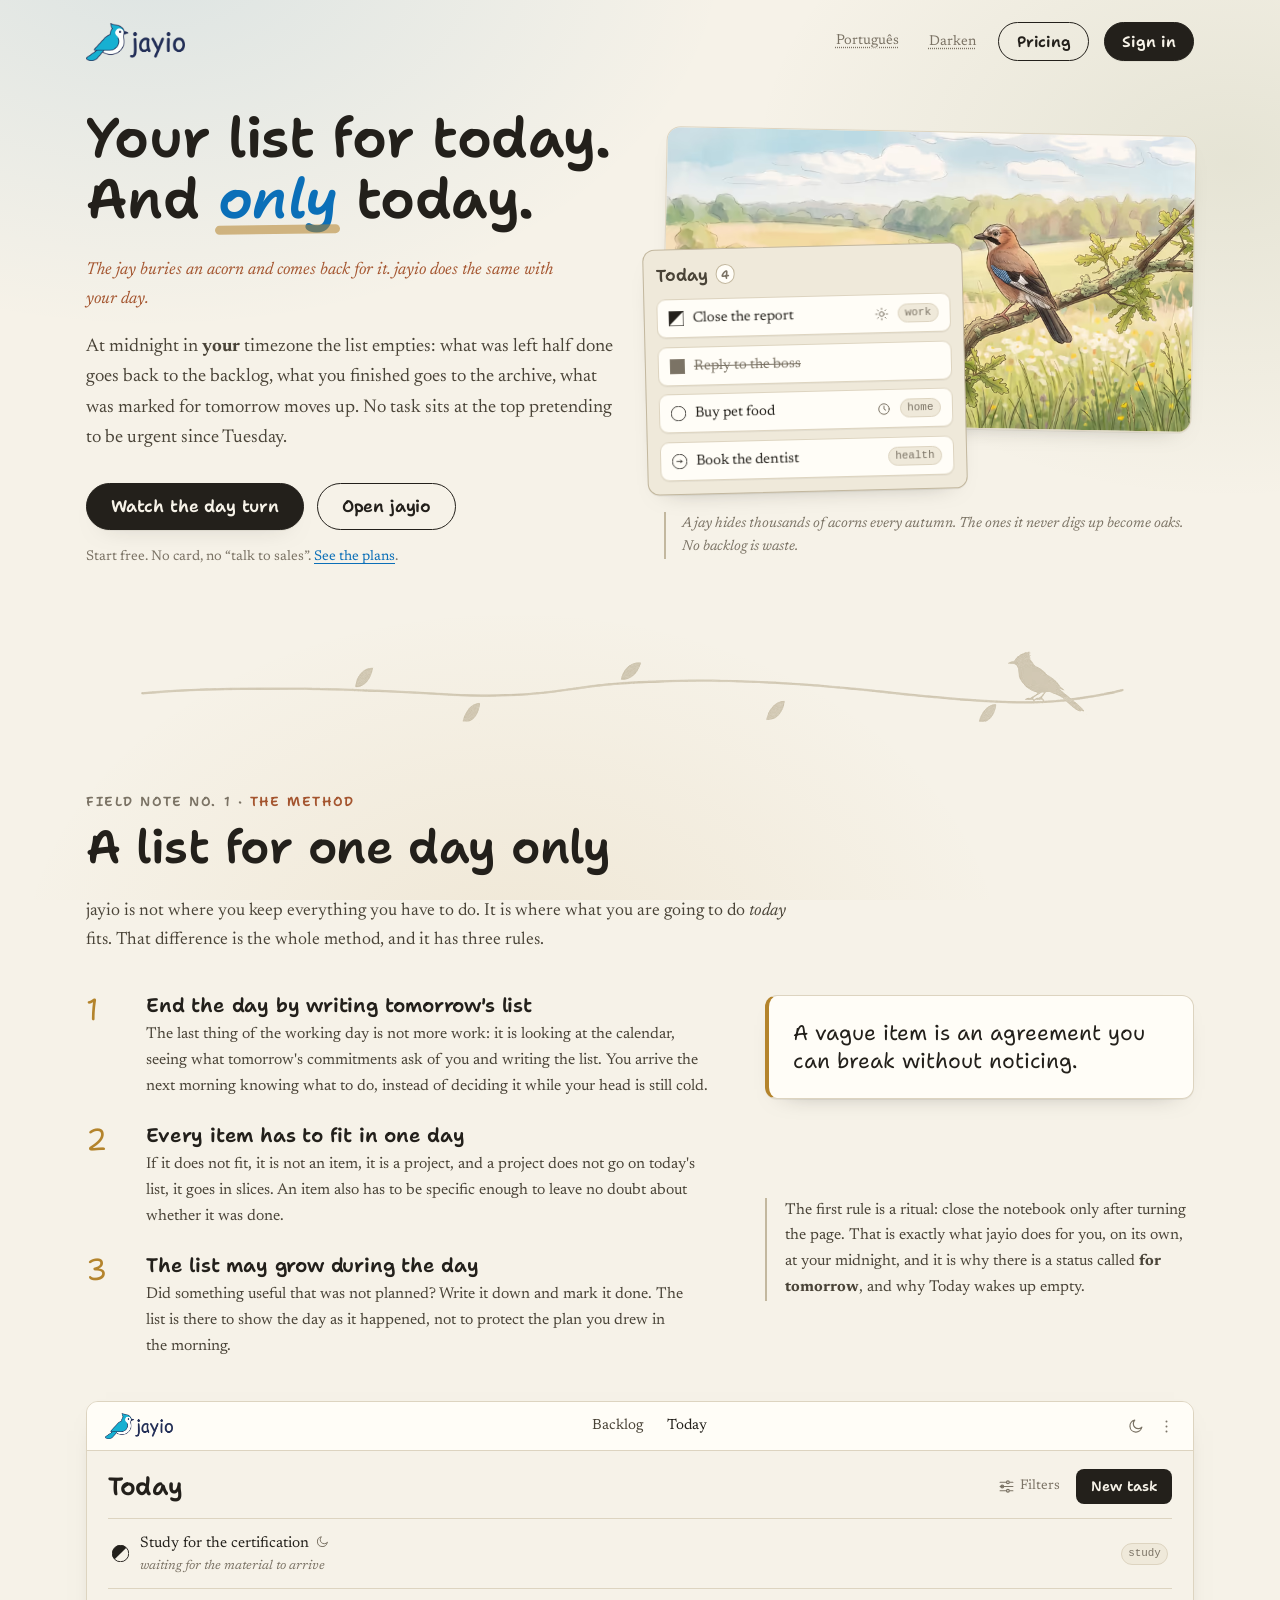
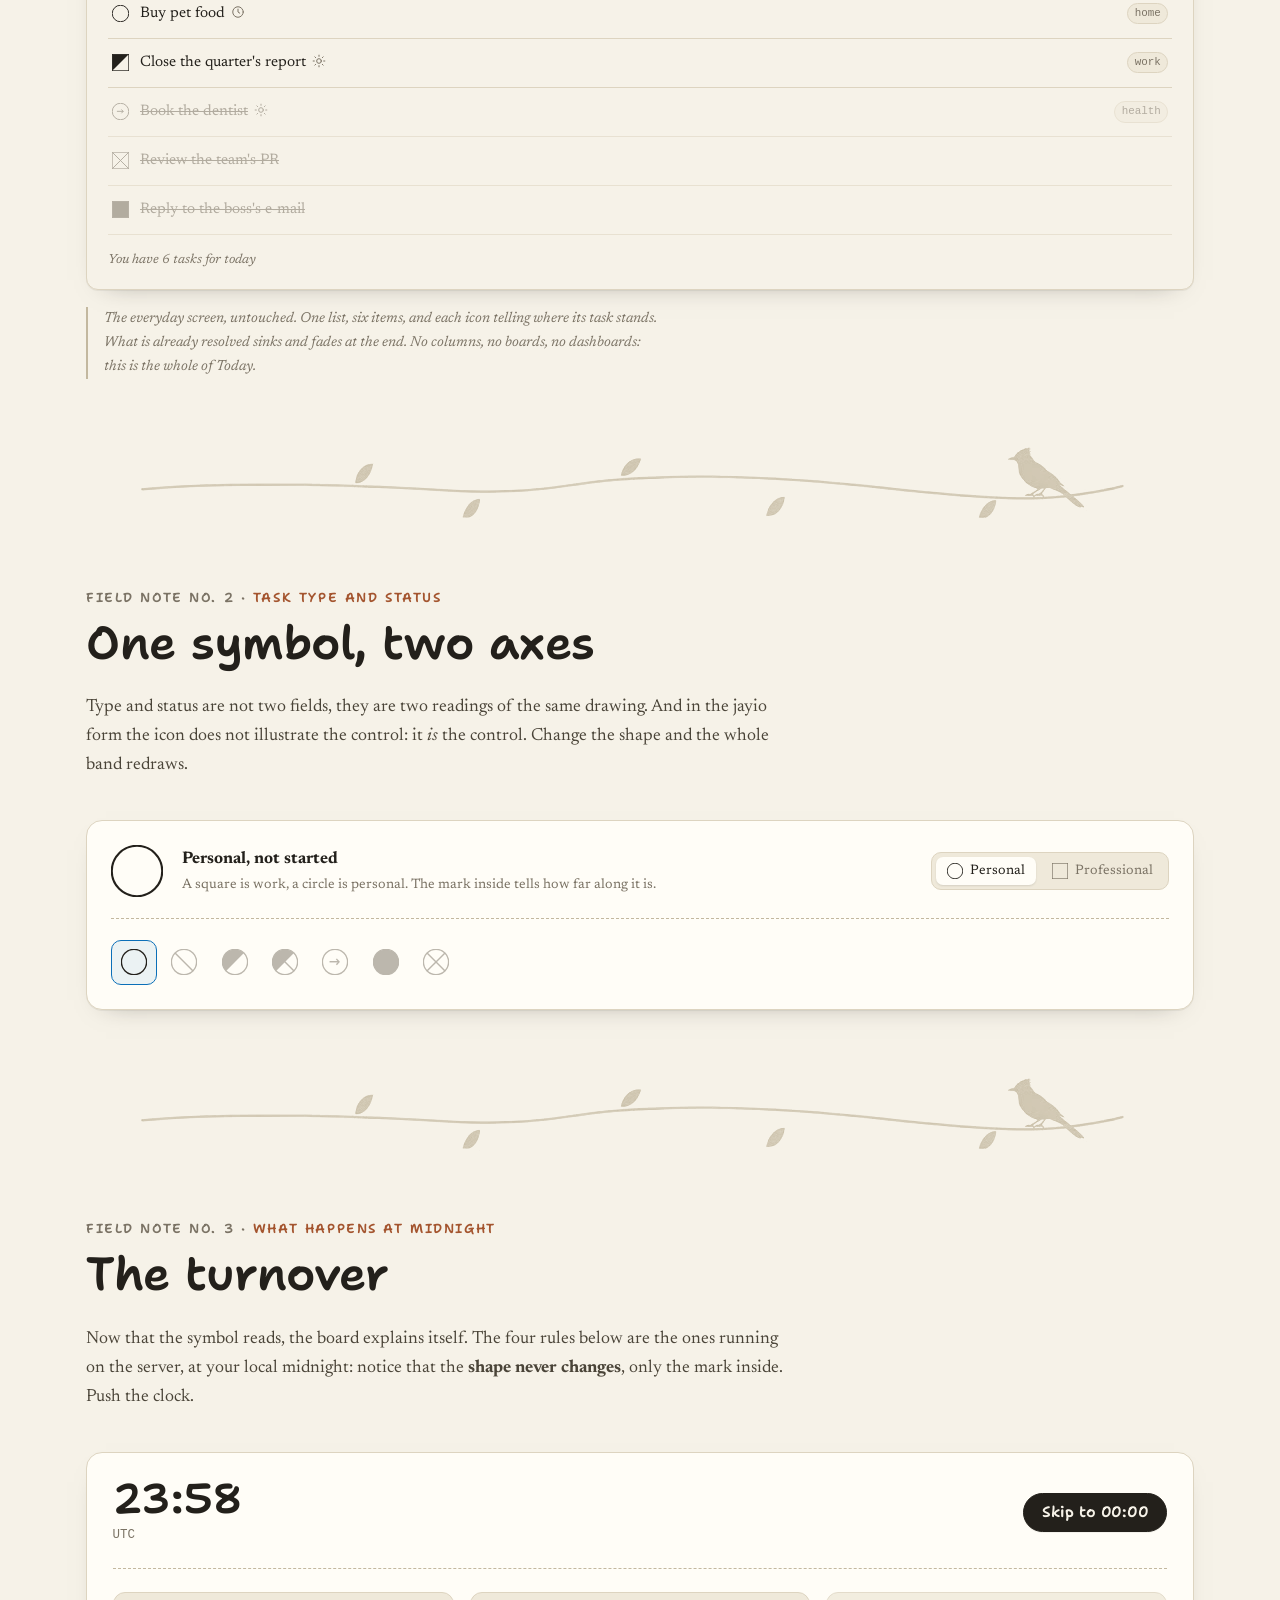
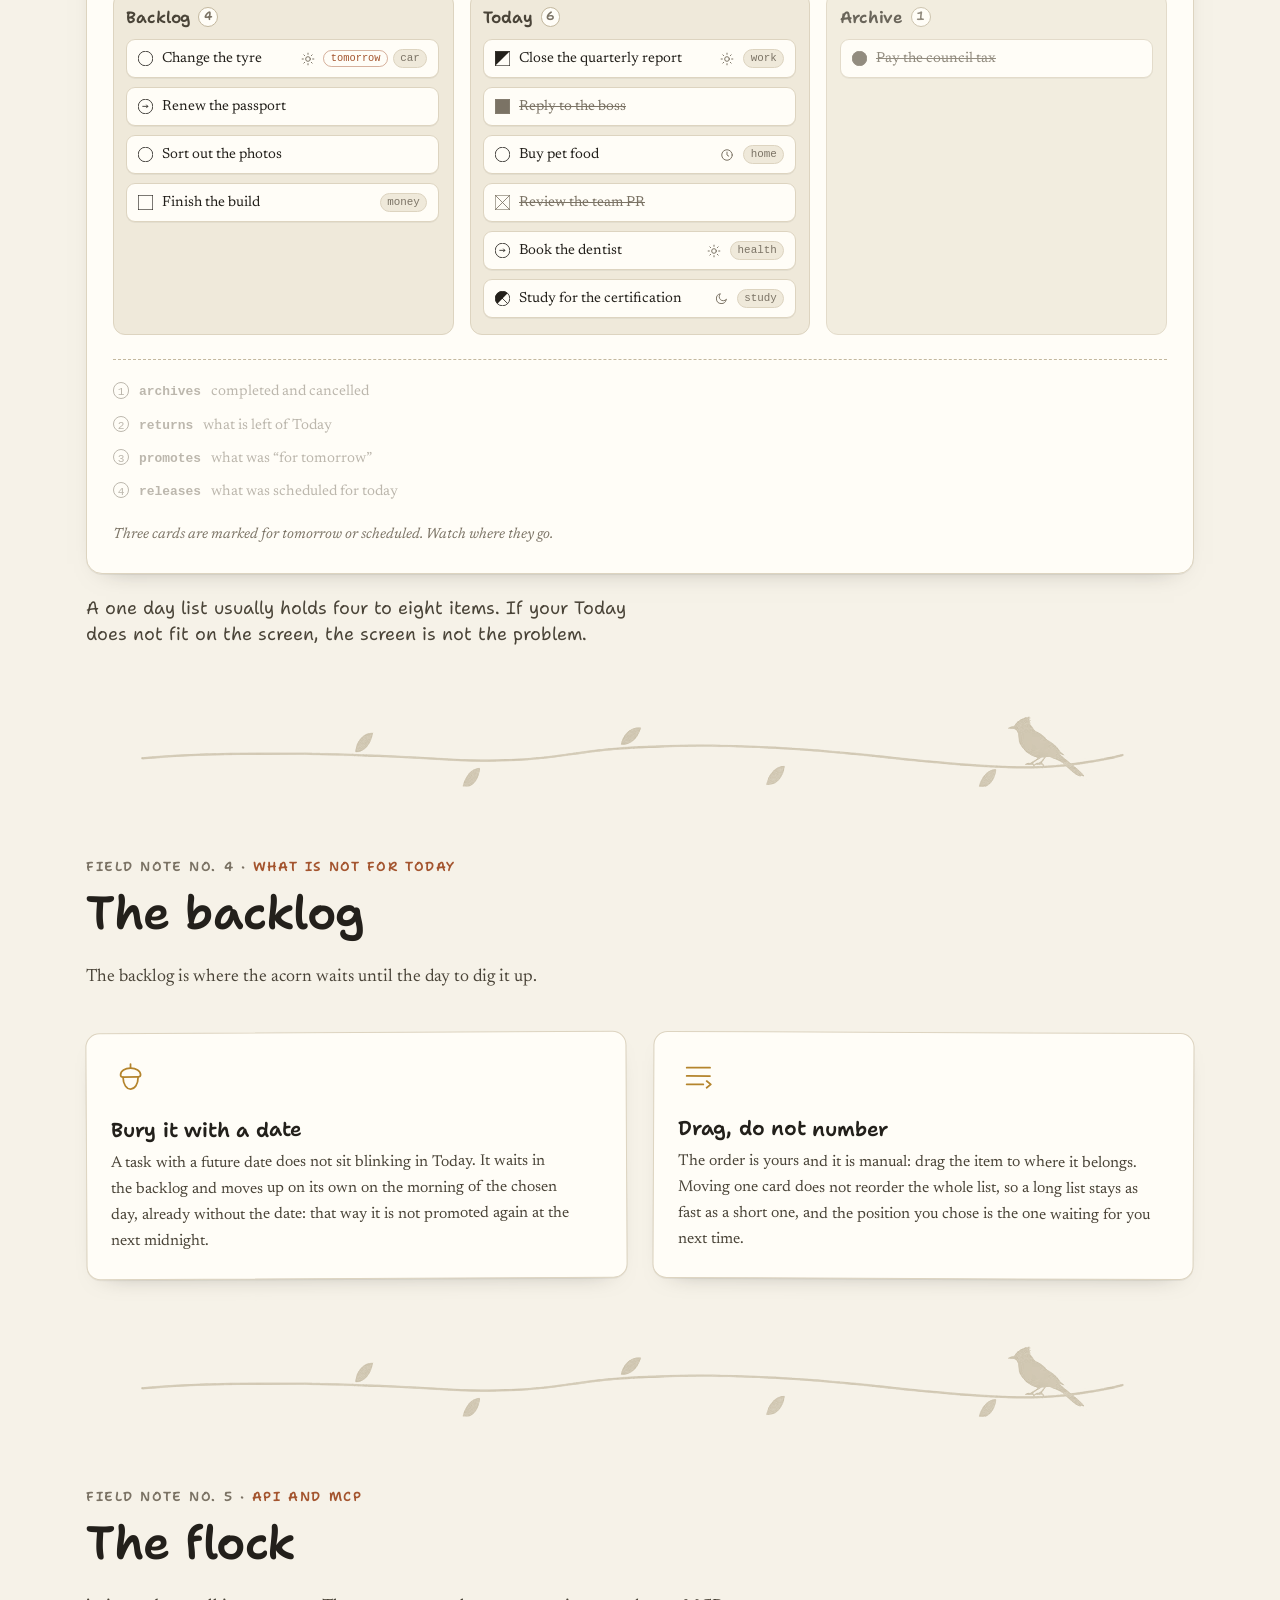
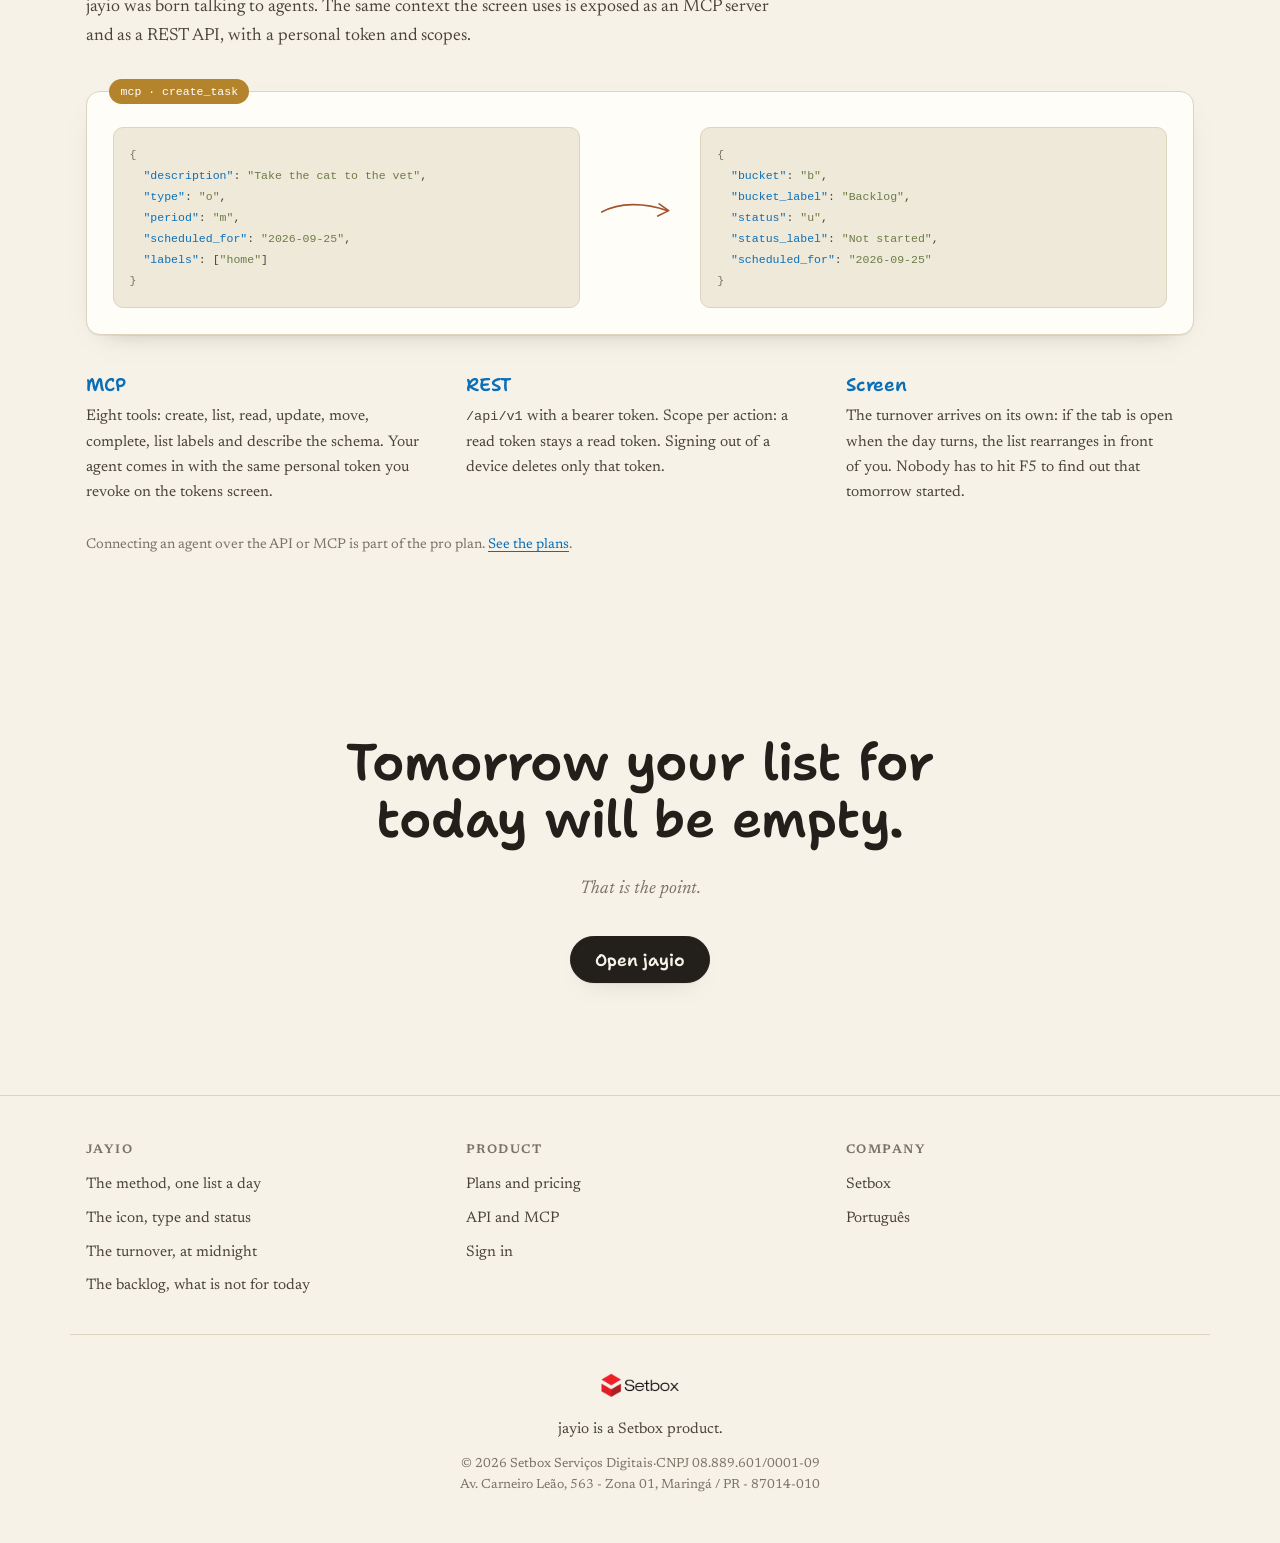
==== commit af334219: "refactor: Refaz a tela Hoje em HTML no lugar do print O print da tela Hoje era uma imagem em pt-br, " ====
--- a/index.html
+++ b/index.html
@@ -209,19 +209,70 @@
     </p>
   </div>
 
-  <!-- Screenshot of the Today screen running, one piece of art per theme. -->
+  <!-- The Today screen running, rebuilt in HTML so it follows the theme and the
+       language of the page. The glyphs are the ones from the sprite above. -->
   <figure class="app-fig">
-    <picture class="app-print app-print-claro">
-      <source type="image/avif" srcset="assets/img/app-claro-768.avif 768w, assets/img/app-claro-1200.avif 1200w, assets/img/app-claro-1600.avif 1600w" sizes="(max-width: 900px) 92vw, 64rem">
-      <source type="image/webp" srcset="assets/img/app-claro-768.webp 768w, assets/img/app-claro-1200.webp 1200w, assets/img/app-claro-1600.webp 1600w" sizes="(max-width: 900px) 92vw, 64rem">
-      <img src="assets/img/app-claro-1200.webp" width="1200" height="500" alt="The Today screen in jayio: six tasks in a single list, each with the icon of its type and status, and the ones already resolved set back at the end." loading="lazy" decoding="async">
-    </picture>
-
-    <picture class="app-print app-print-escuro">
-      <source type="image/avif" srcset="assets/img/app-escuro-768.avif 768w, assets/img/app-escuro-1200.avif 1200w, assets/img/app-escuro-1600.avif 1600w" sizes="(max-width: 900px) 92vw, 64rem">
-      <source type="image/webp" srcset="assets/img/app-escuro-768.webp 768w, assets/img/app-escuro-1200.webp 1200w, assets/img/app-escuro-1600.webp 1600w" sizes="(max-width: 900px) 92vw, 64rem">
-      <img src="assets/img/app-escuro-1200.webp" width="1200" height="500" alt="The same Today screen in jayio, in the dark theme." loading="lazy" decoding="async">
-    </picture>
+    <div class="app-tela" role="img" aria-label="The Today screen in jayio: six tasks in a single list, each with the icon of its type and status, and the ones already resolved set back at the end.">
+      <div class="app-barra" aria-hidden="true">
+        <span class="app-marca">
+          <img class="marca-claro" src="assets/img/logo.png" alt="" width="258" height="99" loading="lazy" decoding="async">
+          <img class="marca-escuro" src="assets/img/logo-dark.png" alt="" width="258" height="99" loading="lazy" decoding="async">
+        </span>
+
+        <nav class="app-nav"><span>Backlog</span><span class="app-nav-ativo">Today</span></nav>
+
+        <span class="app-barra-fim">
+          <svg class="app-icone"><use href="#p-n"></use></svg>
+          <svg class="app-icone app-icone-pontos" viewBox="0 0 24 24"><path d="M12 5h.01M12 12h.01M12 19h.01"/></svg>
+        </span>
+      </div>
+
+      <div class="app-corpo" aria-hidden="true">
+        <div class="app-cabeca">
+          <h3 class="app-titulo">Today</h3>
+          <span class="app-cabeca-fim">
+            <span class="app-filtros">
+              <svg class="app-icone" viewBox="0 0 24 24"><path d="M3 6h9M17 6h4M3 12h4M9 12h12M3 18h9M17 18h4"/><circle cx="14" cy="6" r="2"/><circle cx="6" cy="12" r="2"/><circle cx="14" cy="18" r="2"/></svg>
+              Filters
+            </span>
+            <span class="app-btn">New task</span>
+          </span>
+        </div>
+
+        <ul class="app-lista">
+          <li class="app-item">
+            <svg class="glifo glifo-c"><use href="#g-os"></use></svg>
+            <span class="app-item-txt">Study for the certification<svg class="periodo"><use href="#p-n"></use></svg><small class="app-nota">waiting for the material to arrive</small></span>
+            <span class="tag">study</span>
+          </li>
+          <li class="app-item">
+            <svg class="glifo glifo-c"><use href="#g-ou"></use></svg>
+            <span class="app-item-txt">Buy pet food<svg class="periodo"><use href="#p-a"></use></svg></span>
+            <span class="tag">home</span>
+          </li>
+          <li class="app-item">
+            <svg class="glifo glifo-c"><use href="#g-ps"></use></svg>
+            <span class="app-item-txt">Close the quarter's report<svg class="periodo"><use href="#p-m"></use></svg></span>
+            <span class="tag">work</span>
+          </li>
+          <li class="app-item app-item-ido">
+            <svg class="glifo glifo-c"><use href="#g-ot"></use></svg>
+            <span class="app-item-txt">Book the dentist<svg class="periodo"><use href="#p-m"></use></svg></span>
+            <span class="tag">health</span>
+          </li>
+          <li class="app-item app-item-ido">
+            <svg class="glifo glifo-c"><use href="#g-px"></use></svg>
+            <span class="app-item-txt">Review the team's PR</span>
+          </li>
+          <li class="app-item app-item-ido">
+            <svg class="glifo glifo-c"><use href="#g-pc"></use></svg>
+            <span class="app-item-txt">Reply to the boss's e-mail</span>
+          </li>
+        </ul>
+
+        <p class="app-rodape">You have 6 tasks for today</p>
+      </div>
+    </div>
 
     <figcaption>
       The everyday screen, untouched. One list, six items, and each icon telling
@@ -465,7 +516,7 @@
   </div>
 
   <p class="miudo bando-nota">
-    The API and MCP are part of the pro plan. <a href="pricing.html">See the plans</a>.
+    Connecting an agent over the API or MCP is part of the pro plan. <a href="pricing.html">See the plans</a>.
   </p>
 </section>
 
--- a/assets/css/site.css
+++ b/assets/css/site.css
@@ -405,29 +405,162 @@
 
 /* ------------------------------------------------------------- a tela --- */
 
-/* O print da tela Hoje, uma arte por tema. Os dois <picture> ficam no HTML e o
-   CSS mostra o que combina com o tema em uso, igual à marca do topo. */
+/* A tela Hoje refeita em HTML no lugar do print: os glifos são os do sprite, as
+   cores saem dos tokens do tema e o texto fica no HTML de cada idioma. Uma
+   imagem não faz nenhuma das três coisas, e era por isso que a página em inglês
+   mostrava a tela em português. */
 .app-fig { margin: 2.6rem 0 0; }
 
-.app-print { display: none; }
-.app-print img {
+.app-tela {
+  background: var(--papel);
+  border: 1px solid var(--borda);
+  border-radius: 12px;
+  box-shadow: var(--sombra);
+  overflow: hidden;
+}
+
+.app-barra {
+  display: flex;
+  align-items: center;
+  gap: 1rem;
+  padding: .7rem 1.1rem;
+  background: var(--papel-2);
+  border-bottom: 1px solid var(--borda);
+}
+
+.app-marca img { display: block; height: 26px; width: auto; }
+.app-marca .marca-escuro { display: none; }
+@media (prefers-color-scheme: dark) {
+  :root:not([data-tema="claro"]) .app-marca .marca-claro { display: none; }
+  :root:not([data-tema="claro"]) .app-marca .marca-escuro { display: block; }
+}
+:root[data-tema="escuro"] .app-marca .marca-claro { display: none; }
+:root[data-tema="escuro"] .app-marca .marca-escuro { display: block; }
+:root[data-tema="claro"] .app-marca .marca-claro { display: block; }
+:root[data-tema="claro"] .app-marca .marca-escuro { display: none; }
+
+.app-nav {
+  flex: 1 1 auto;
+  display: flex;
+  justify-content: center;
+  gap: 1.5rem;
+  font-size: .92rem;
+  color: var(--tinta-2);
+}
+.app-nav-ativo { color: var(--tinta); }
+
+.app-barra-fim {
+  flex: none;
+  display: flex;
+  align-items: center;
+  gap: .9rem;
+  color: var(--tinta-3);
+}
+
+.app-icone {
+  flex: none;
+  width: 17px;
+  height: 17px;
+  stroke: currentColor;
+  stroke-width: 1.7;
+  stroke-linecap: round;
+  stroke-linejoin: round;
+  fill: none;
+}
+.app-icone-pontos { stroke-width: 2.8; }
+
+.app-corpo { padding: 1.1rem 1.3rem 1.1rem; }
+
+.app-cabeca {
+  display: flex;
+  align-items: center;
+  gap: 1rem;
+  margin-bottom: .9rem;
+}
+.app-titulo {
+  flex: 1 1 auto;
+  margin: 0;
+  font-size: 1.55rem;
+}
+.app-cabeca-fim {
+  flex: none;
+  display: flex;
+  align-items: center;
+  gap: 1rem;
+}
+.app-filtros {
+  display: inline-flex;
+  align-items: center;
+  gap: .35rem;
+  font-size: .86rem;
+  color: var(--tinta-3);
+}
+.app-btn {
+  font-family: var(--mao);
+  font-weight: 600;
+  font-size: .86rem;
+  background: var(--tinta);
+  color: var(--papel);
+  border-radius: 8px;
+  padding: .38rem .9rem;
+}
+
+.app-lista {
+  list-style: none;
+  margin: 0;
+  padding: 0;
+  border-top: 1px solid var(--borda);
+}
+
+.app-item {
+  display: flex;
+  align-items: center;
+  gap: .7rem;
+  padding: .72rem .25rem;
+  border-bottom: 1px solid var(--borda);
+  font-size: .95rem;
+}
+.app-item .glifo-c { width: 17px; height: 17px; }
+.app-item-txt { flex: 1 1 auto; min-width: 0; }
+.app-item-txt .periodo { vertical-align: -.15em; margin-inline-start: .35rem; }
+.app-nota {
   display: block;
-  width: 100%;
-  height: auto;
-  border-radius: 12px;
-  border: 1px solid var(--borda);
-  box-shadow: var(--sombra);
-}
-
-.app-print-claro { display: block; }
-@media (prefers-color-scheme: dark) {
-  :root:not([data-tema="claro"]) .app-print-claro { display: none; }
-  :root:not([data-tema="claro"]) .app-print-escuro { display: block; }
-}
-:root[data-tema="escuro"] .app-print-claro { display: none; }
-:root[data-tema="escuro"] .app-print-escuro { display: block; }
-:root[data-tema="claro"] .app-print-claro { display: block; }
-:root[data-tema="claro"] .app-print-escuro { display: none; }
+  font-size: .8rem;
+  font-style: italic;
+  color: var(--tinta-3);
+}
+.app-item .tag { flex: none; }
+
+/* O que já foi resolvido desce e desbota, como no app. */
+.app-item-ido { color: var(--tinta-3); opacity: .55; }
+.app-item-ido .app-item-txt { text-decoration: line-through; }
+
+.app-rodape {
+  margin: .9rem 0 0;
+  font-size: .82rem;
+  font-style: italic;
+  color: var(--tinta-3);
+}
+
+/* No celular a tela continua inteira: some só a navegação do topo, que é a
+   única parte sem informação nova. */
+@media (max-width: 620px) {
+  .app-barra { gap: .6rem; padding: .55rem .7rem; }
+  .app-marca img { height: 21px; }
+  .app-nav { display: none; }
+  .app-barra-fim { margin-inline-start: auto; gap: .7rem; }
+  .app-corpo { padding: .8rem .8rem .85rem; }
+  .app-cabeca { gap: .6rem; margin-bottom: .7rem; }
+  .app-titulo { font-size: 1.2rem; }
+  .app-cabeca-fim { gap: .6rem; }
+  .app-filtros { display: none; }
+  .app-btn { font-size: .78rem; padding: .32rem .7rem; }
+  .app-item { gap: .5rem; padding: .55rem .15rem; font-size: .82rem; }
+  .app-item .glifo-c { width: 14px; height: 14px; }
+  .app-nota { font-size: .74rem; }
+  .app-item .tag { font-size: .62rem; }
+  .app-rodape { font-size: .76rem; }
+}
 
 .app-fig figcaption {
   margin-top: 1.1rem;
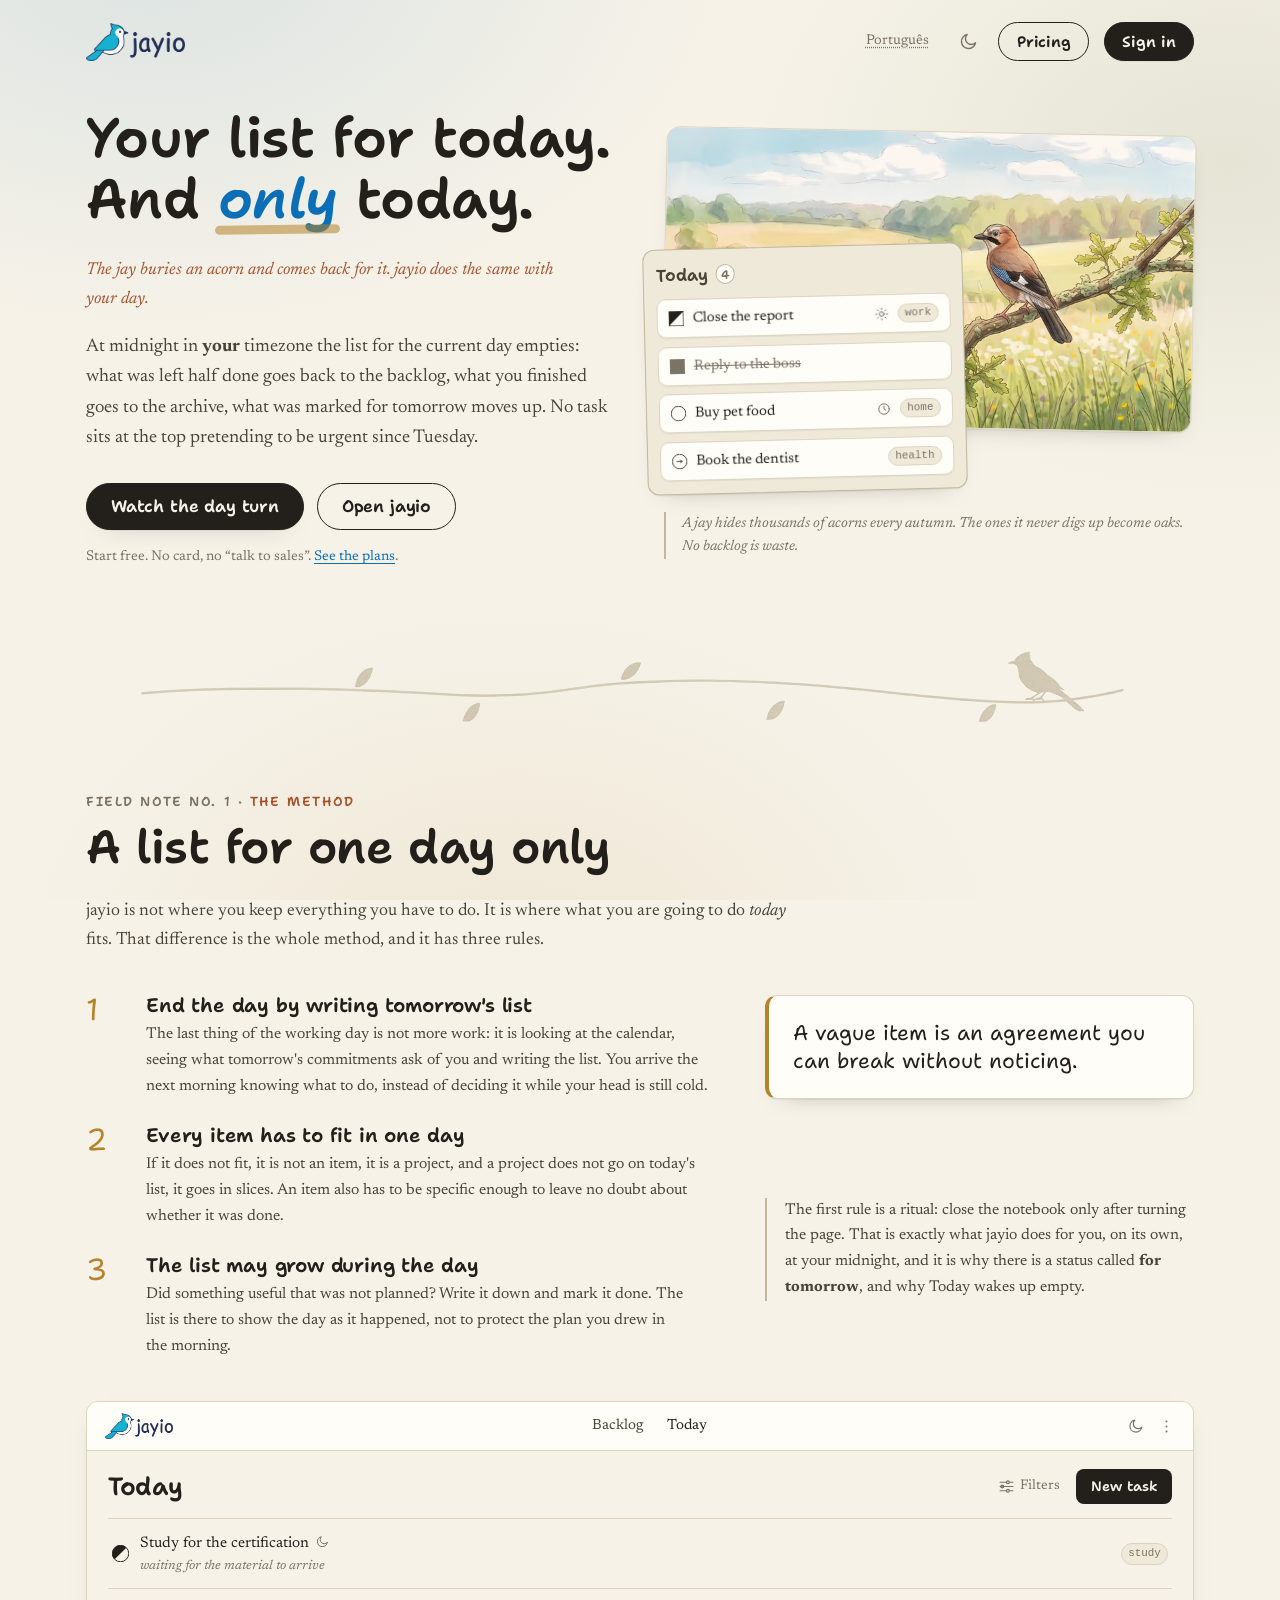
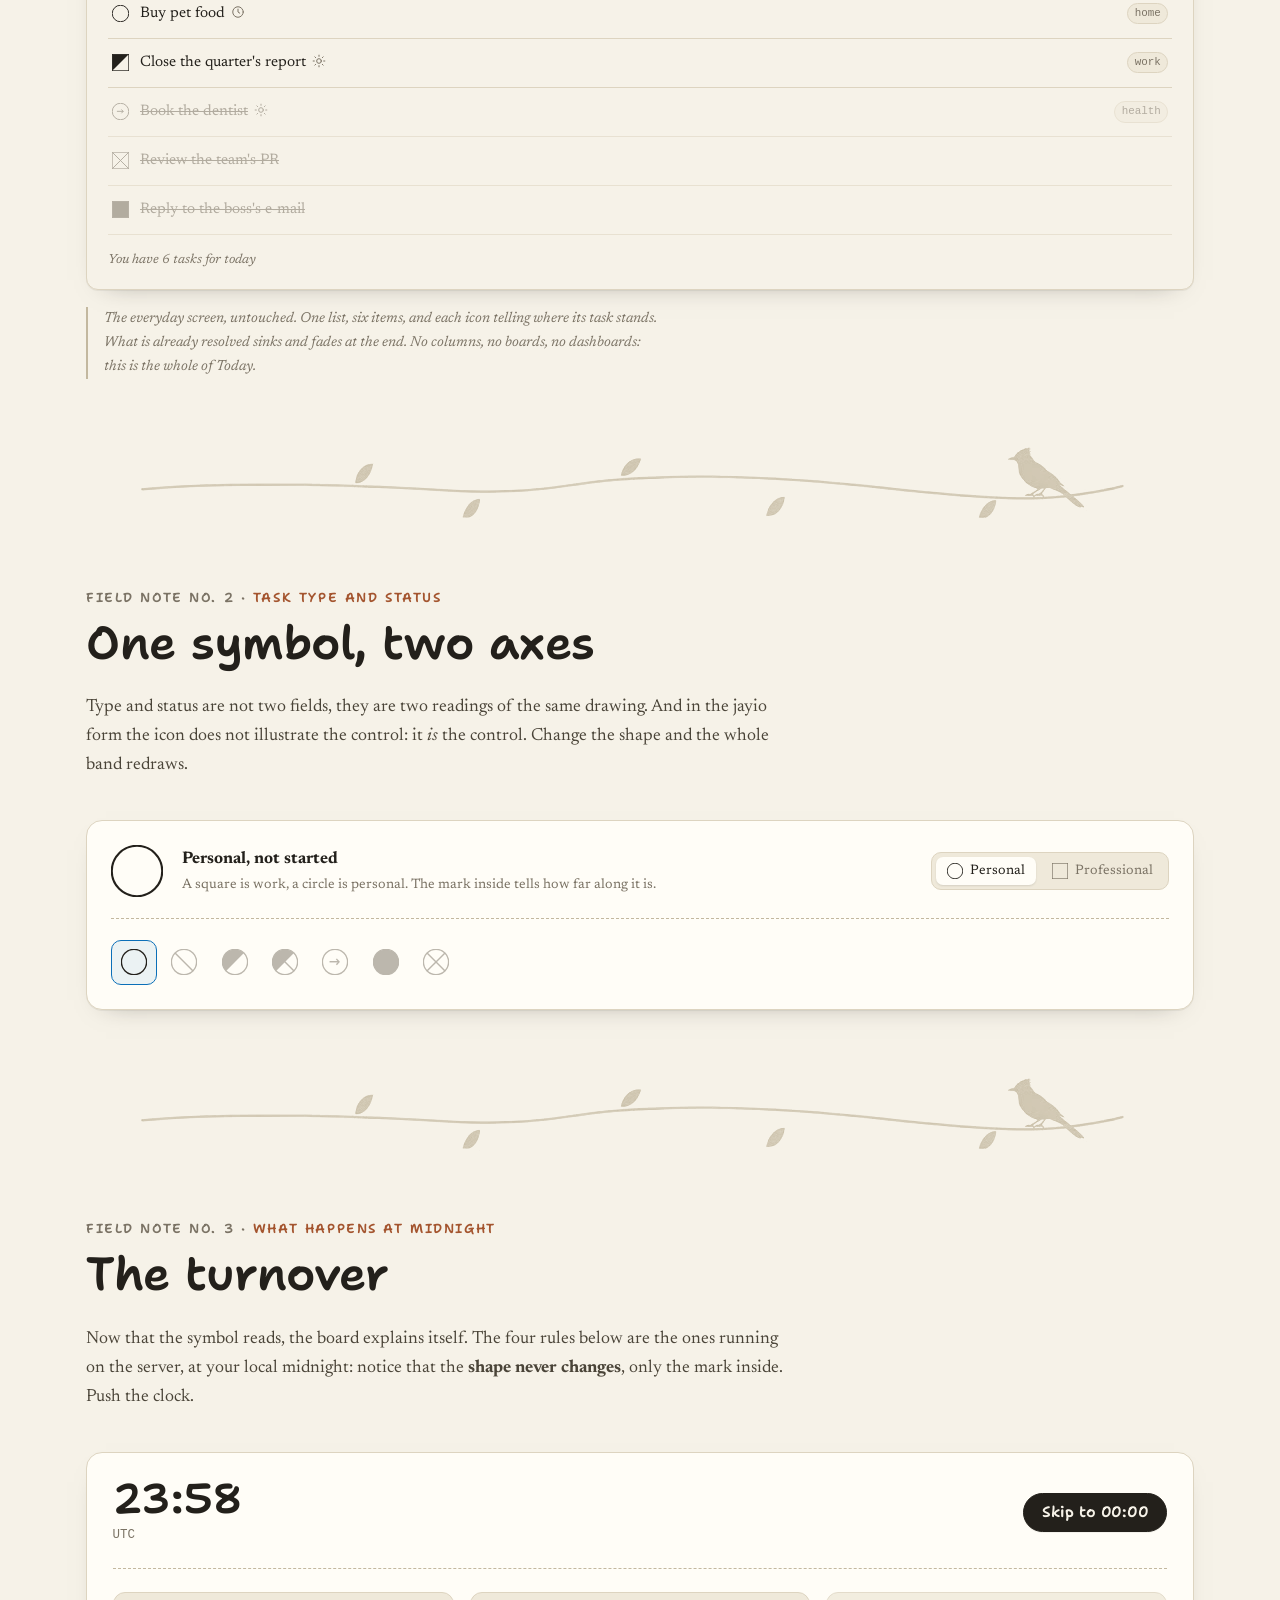
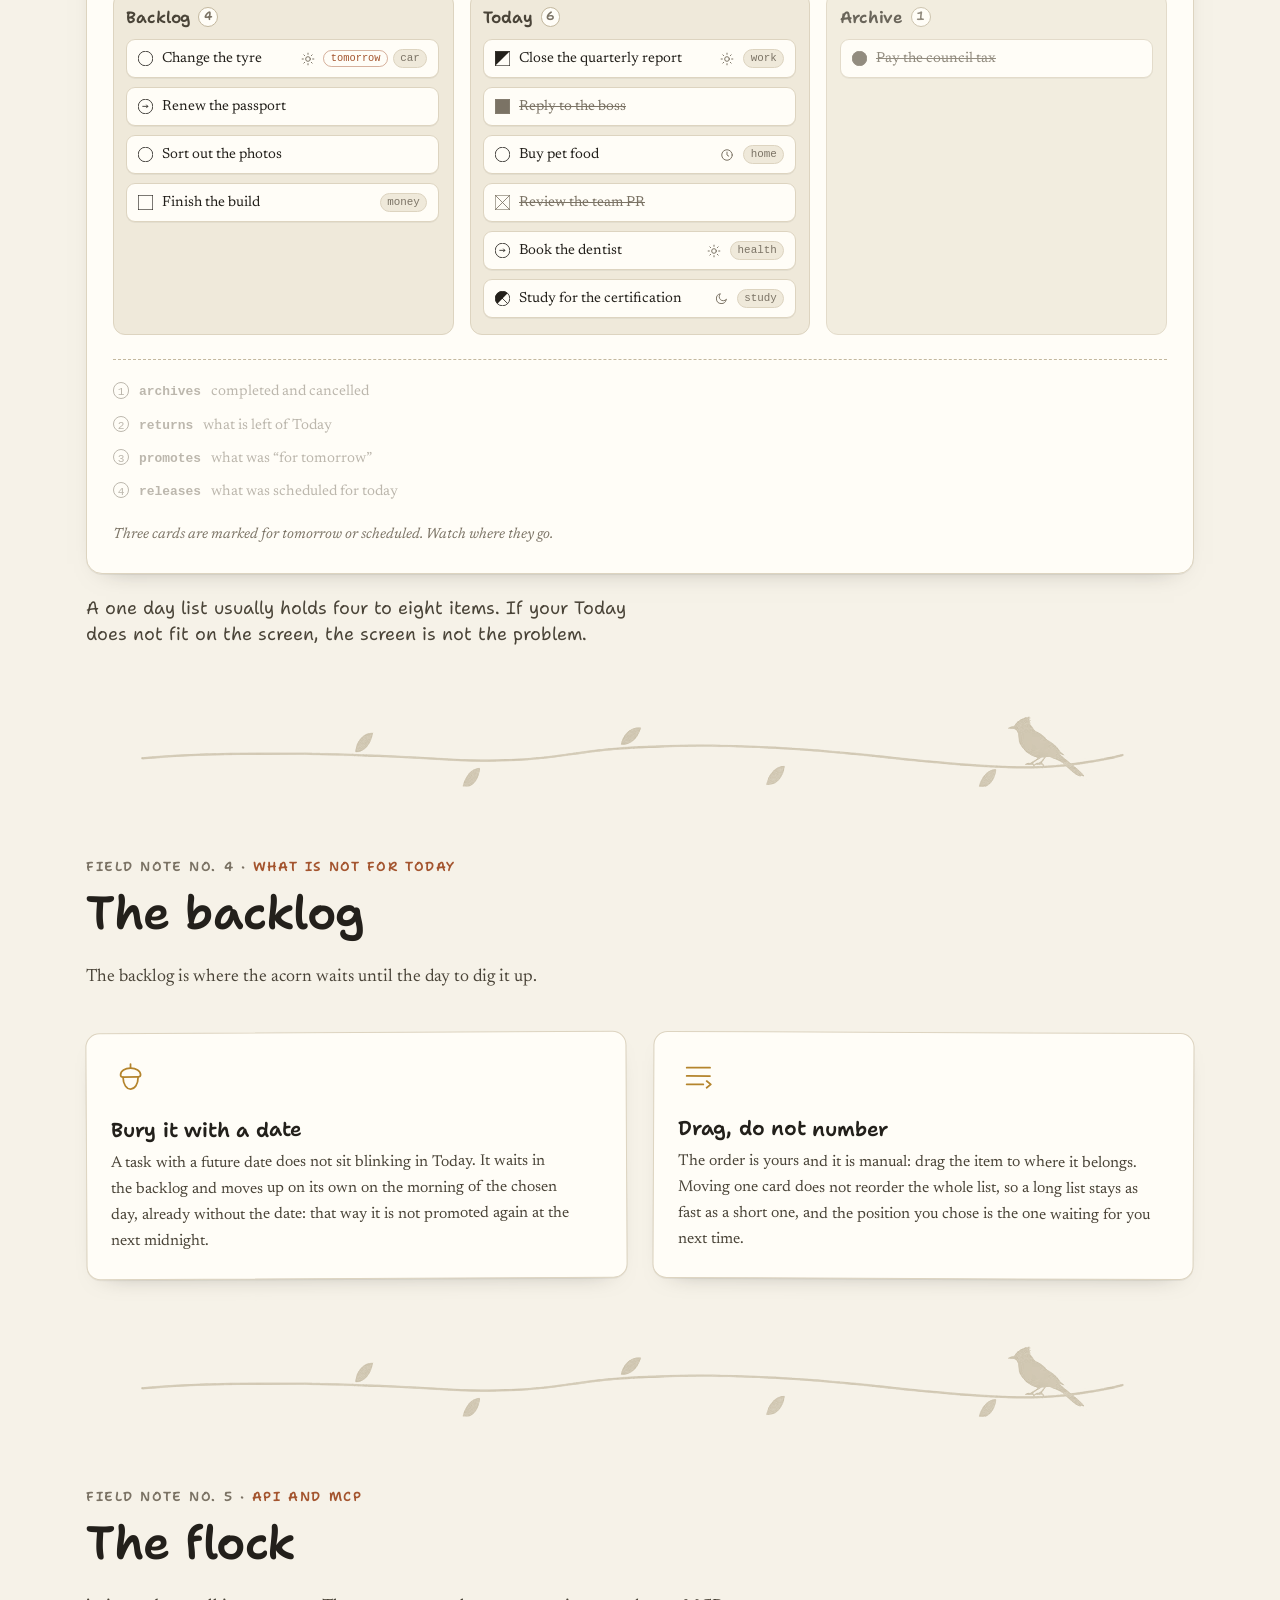
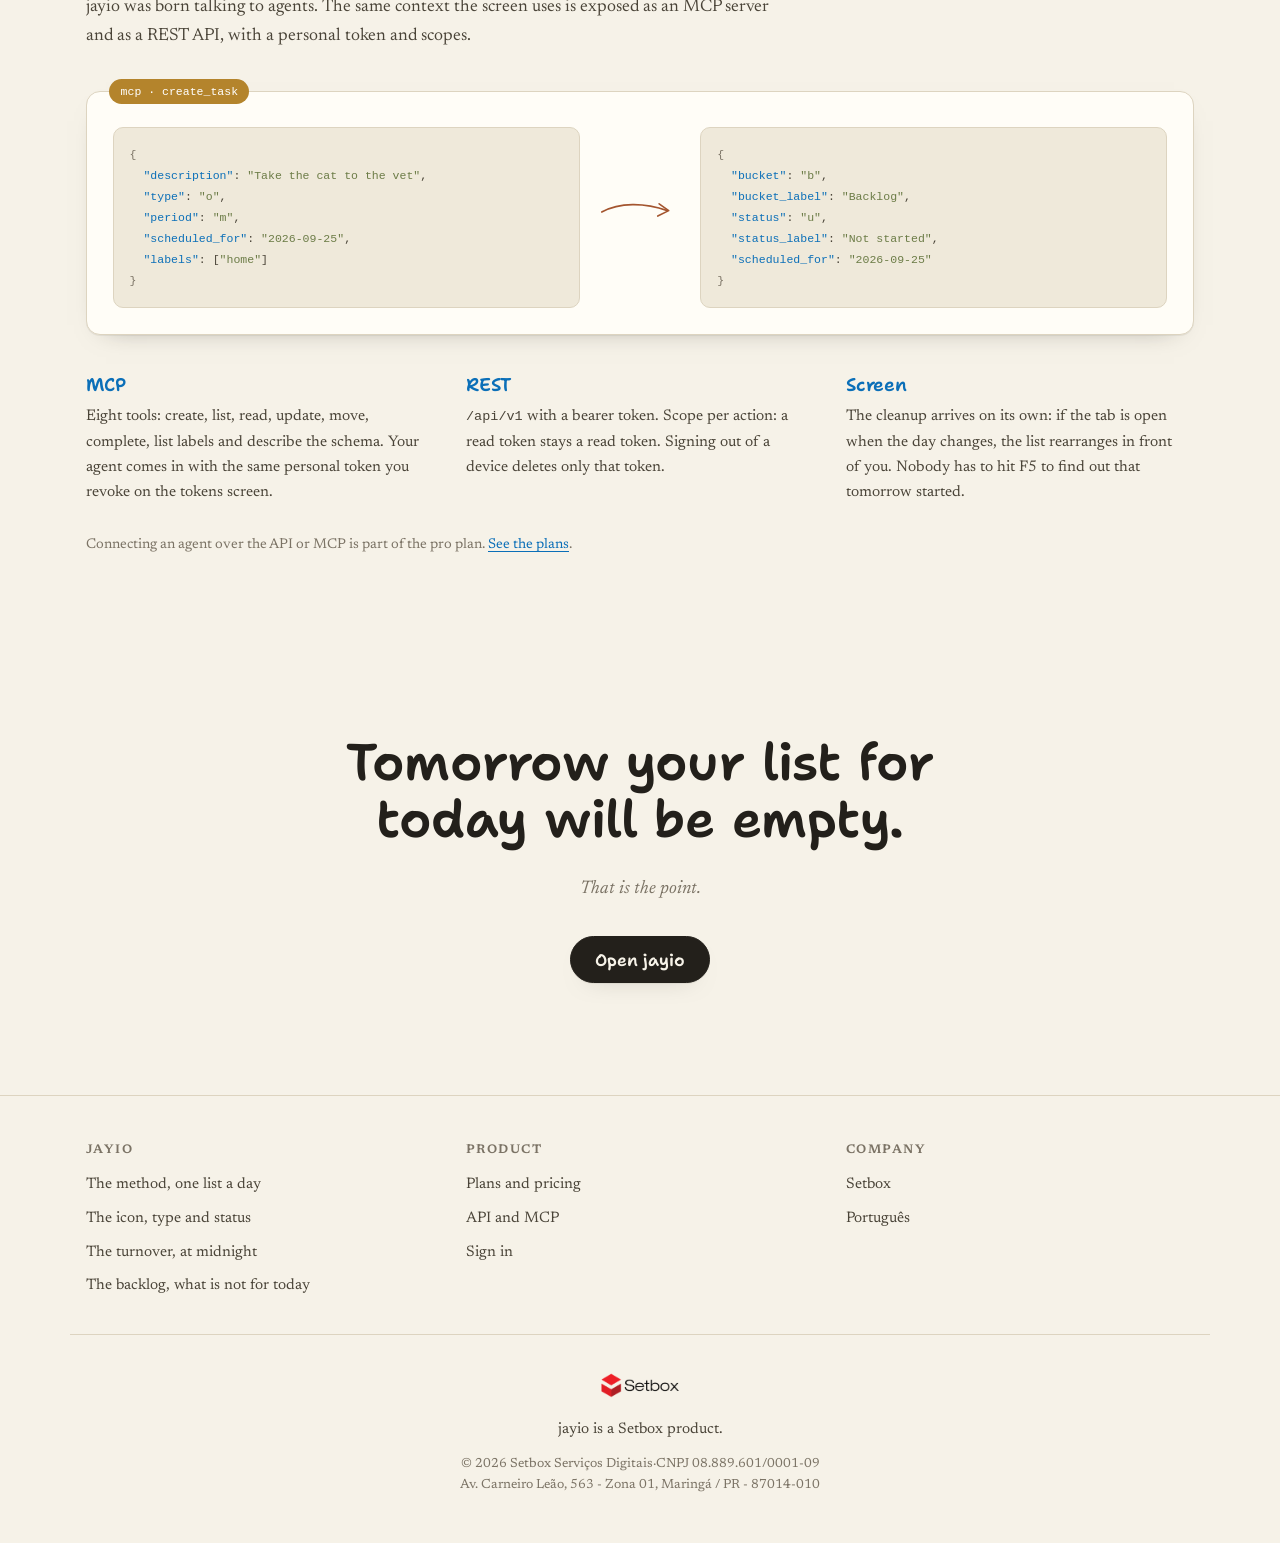
==== commit 4c9ca59c: "feat: Enxuga a página de preços e troca o tema por um ícone A tabela comparativa e as perguntas saír" ====
--- a/index.html
+++ b/index.html
@@ -64,7 +64,9 @@
   <div class="topo-acoes">
     <a class="btn-idioma" href="pt/" data-idioma="pt" hreflang="pt-BR" lang="pt-BR">Português</a>
     <button type="button" class="btn-tema" data-tema-toggle aria-pressed="false">
-      <span class="btn-tema-txt">Darken</span>
+      <svg class="ico-tema ico-lua" aria-hidden="true"><use href="#p-n"></use></svg>
+      <svg class="ico-tema ico-sol" aria-hidden="true"><use href="#p-m"></use></svg>
+      <span class="sr btn-tema-txt">Darken</span>
     </button>
     <a class="btn btn-fantasma" href="pricing.html">Pricing</a>
     <a class="btn btn-primario" href="https://app.jayio.app">Sign in</a>
@@ -87,10 +89,10 @@
     </p>
 
     <p class="linha-fina">
-      At midnight in <strong>your</strong> timezone the list empties: what was
-      left half done goes back to the backlog, what you finished goes to the
-      archive, what was marked for tomorrow moves up. No task sits at the top
-      pretending to be urgent since Tuesday.
+      At midnight in <strong>your</strong> timezone the list for the current day
+      empties: what was left half done goes back to the backlog, what you
+      finished goes to the archive, what was marked for tomorrow moves up. No
+      task sits at the top pretending to be urgent since Tuesday.
     </p>
 
     <div class="abertura-btns">
@@ -508,9 +510,9 @@
     <div>
       <h3>Screen</h3>
       <p>
-        The turnover arrives on its own: if the tab is open when the day turns,
-        the list rearranges in front of you. Nobody has to hit F5 to find out that
-        tomorrow started.
+        The cleanup arrives on its own: if the tab is open when the day changes,
+        the list rearranges in front of you. Nobody has to hit F5 to find out
+        that tomorrow started.
       </p>
     </div>
   </div>
--- a/assets/css/site.css
+++ b/assets/css/site.css
@@ -195,22 +195,61 @@
 
 .btn-g { padding: .78rem 1.5rem; font-size: 1.05rem; }
 
+/* Um ícone só, trocado pela mesma condição que troca as cores do tema: sem JS
+   no caminho, o ícone certo já vem pintado no primeiro quadro. Mostra o
+   destino, não o estado: no papel claro aparece a lua, que é para onde o
+   clique leva. O nome da ação continua no HTML, fora da tela, e é ele que o
+   leitor de tela anuncia. */
 .btn-tema {
   border: 0;
   background: transparent;
   color: var(--tinta-3);
-  font-family: var(--texto);
-  font-size: .875rem;
   cursor: pointer;
-  padding: .4rem .5rem;
-  text-decoration: underline;
-  text-underline-offset: .2em;
-  text-decoration-style: dotted;
+  padding: .4rem;
+  line-height: 0;
+  border-radius: 999px;
+  display: inline-grid;
+  place-items: center;
 }
 .btn-tema:hover { color: var(--tinta); }
 
+/* Sol e lua são os mesmos glifos de período que o app usa, `p-m` e `p-n`, e
+   por isso o traço acompanha o `.periodo`: o ícone do tema não pode ser mais
+   gordo que o resto do alfabeto. */
+.ico-tema {
+  width: 20px;
+  height: 20px;
+  grid-area: 1 / 1;
+  fill: none;
+  stroke: currentColor;
+  stroke-width: 1.7;
+  stroke-linecap: round;
+  stroke-linejoin: round;
+  transition: transform .25s ease, opacity .2s ease;
+}
+
+/* A troca é um giro, como o swap do daisyUI: o que sai gira e encolhe, o que
+   entra chega girando de volta ao lugar. Os dois ficam empilhados na mesma
+   célula da grade, então nada salta de posição durante a animação. */
+.ico-sol { opacity: 0; transform: rotate(-90deg) scale(.4); }
+.ico-lua { opacity: 1; transform: rotate(0) scale(1); }
+
+@media (prefers-color-scheme: dark) {
+  :root:not([data-tema="claro"]) .ico-sol { opacity: 1; transform: rotate(0) scale(1); }
+  :root:not([data-tema="claro"]) .ico-lua { opacity: 0; transform: rotate(90deg) scale(.4); }
+}
+:root[data-tema="escuro"] .ico-sol { opacity: 1; transform: rotate(0) scale(1); }
+:root[data-tema="escuro"] .ico-lua { opacity: 0; transform: rotate(90deg) scale(.4); }
+:root[data-tema="claro"] .ico-sol { opacity: 0; transform: rotate(-90deg) scale(.4); }
+:root[data-tema="claro"] .ico-lua { opacity: 1; transform: rotate(0) scale(1); }
+
 /* O trocador de idioma tem o mesmo peso do botão de tema: é ajuste de leitura,
-   não ação de produto, e não disputa com Preços nem com Entrar. */
+   não ação de produto, e não disputa com Preços nem com Entrar.
+
+   É texto, e não bandeira, depois de tentar as duas. Bandeira não diz idioma,
+   inglês não é um país e português menos ainda, e a 20px ela vira mancha
+   colorida em qualquer desenho. O nome do idioma, escrito no próprio idioma,
+   resolve em menos bytes e sem ambiguidade. */
 .btn-idioma {
   color: var(--tinta-3);
   font-family: var(--texto);
@@ -221,6 +260,16 @@
   text-decoration-style: dotted;
 }
 .btn-idioma:hover { color: var(--tinta); }
+
+/* A travessia entre páginas continua animada, agora sem nada específico do
+   trocador: a marca fica ancorada e o resto faz fusão. Vale para qualquer
+   navegação interna, e onde o navegador não implementa a transição entre
+   documentos a navegação é a de sempre. */
+@media (prefers-reduced-motion: no-preference) {
+  @view-transition { navigation: auto; }
+}
+
+.marca { view-transition-name: marca; }
 
 /* ---------------------------------------------------------------- topo --- */
 
@@ -1232,7 +1281,6 @@
 /* O sim e o não são os glifos do próprio app, concluída e cancelada. A página
    fala o mesmo alfabeto que o produto, em vez de importar um check genérico. */
 .marca-sim { color: var(--musgo); margin-top: .34em; }
-.marca-nao { color: var(--tinta-3); margin-top: .34em; }
 
 .planos-rodape { max-width: 46rem; margin: 2.2rem auto 0; text-align: center; }
 
@@ -1243,77 +1291,6 @@
   .planos { grid-template-columns: 1fr; }
   .plano, .plano:nth-child(odd), .plano:nth-child(even) { transform: none; }
   .plano-ciclo { min-height: 0; }
-}
-
-/* ---------------------------------------------------------- comparativo -- */
-
-/* A rolagem lateral fica na caixa, não no corpo da página: em tela estreita a
-   tabela desliza sozinha e o resto do papel continua parado. */
-.tabela-caixa {
-  overflow-x: auto;
-  border: 1px solid var(--borda);
-  border-radius: 14px;
-  background: var(--papel-2);
-  box-shadow: var(--sombra);
-}
-
-.tabela-planos {
-  border-collapse: collapse;
-  width: 100%;
-  min-width: 42rem;
-  font-size: .95rem;
-}
-.tabela-planos th,
-.tabela-planos td {
-  padding: .8rem 1rem;
-  text-align: center;
-  border-bottom: 1px solid var(--borda);
-}
-.tabela-planos tbody tr:last-child th,
-.tabela-planos tbody tr:last-child td { border-bottom: 0; }
-
-.tabela-planos thead th {
-  font-family: var(--mao);
-  font-weight: 600;
-  font-size: 1.05rem;
-  color: var(--terra);
-  border-bottom: 1px solid var(--borda-forte);
-  background: var(--papel-3);
-}
-.tabela-planos thead th:first-child { background: transparent; }
-
-.tabela-planos tbody th {
-  text-align: left;
-  font-family: var(--texto);
-  font-weight: 500;
-  color: var(--tinta-2);
-  white-space: nowrap;
-}
-
-.tabela-planos td { color: var(--tinta-2); }
-
-/* A coluna recomendada é a mesma da ficha acima, marcada por um papel um pouco
-   mais claro, sem repetir o selo. */
-.tabela-planos .col-destaque { background: color-mix(in oklab, var(--azul) 7%, transparent); }
-.tabela-planos thead .col-destaque { background: color-mix(in oklab, var(--azul) 14%, transparent); }
-
-@media (max-width: 760px) {
-  .tabela-planos { min-width: 36rem; font-size: .88rem; }
-  .tabela-planos th, .tabela-planos td { padding: .65rem .6rem; }
-}
-
-/* ----------------------------------------------------------- perguntas --- */
-
-.perguntas {
-  display: grid;
-  grid-template-columns: repeat(2, minmax(0, 1fr));
-  gap: 1.6rem 2.4rem;
-}
-.pergunta h3 { font-size: 1.12rem; margin: 0 0 .35rem; }
-.pergunta p { margin: 0; color: var(--tinta-2); font-size: .97rem; }
-
-@media (max-width: 760px) {
-  .perguntas { grid-template-columns: 1fr; gap: 1.4rem; }
 }
 
 /* -------------------------------------------------------------- motion --- */
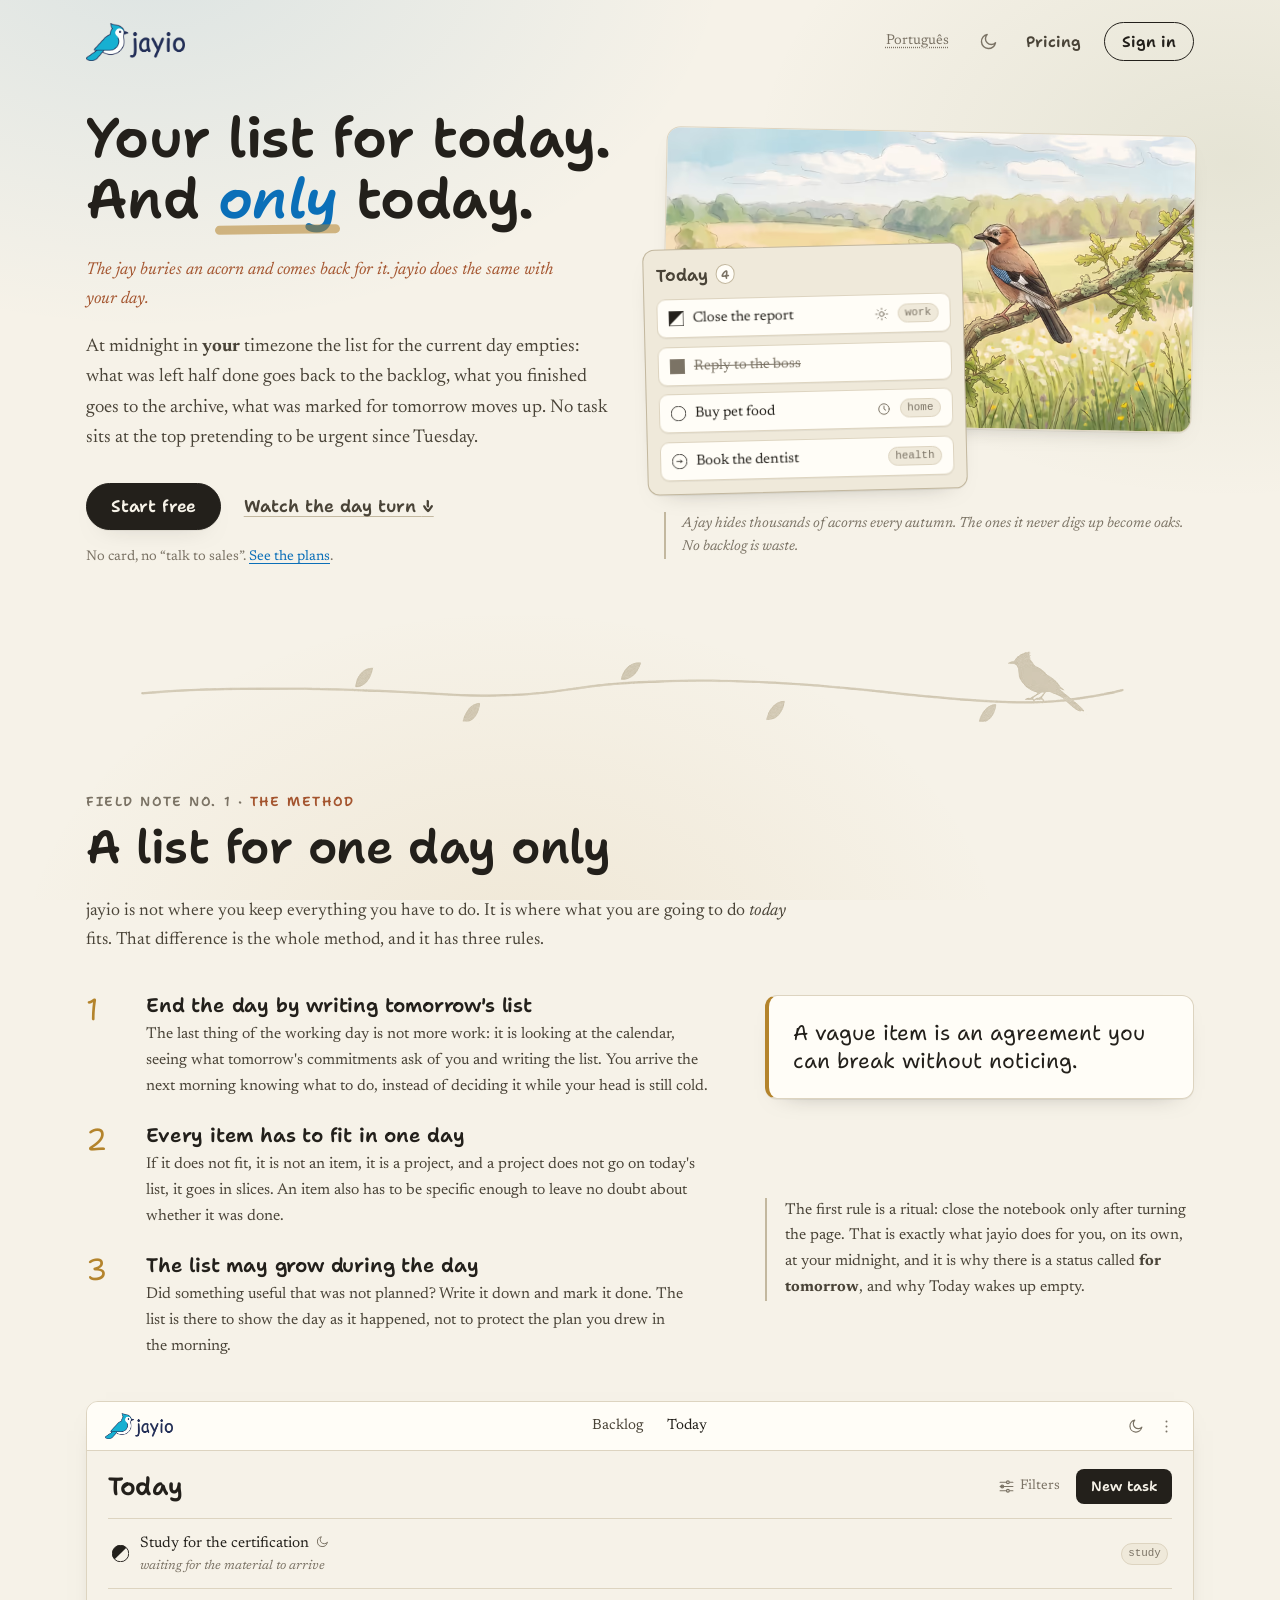
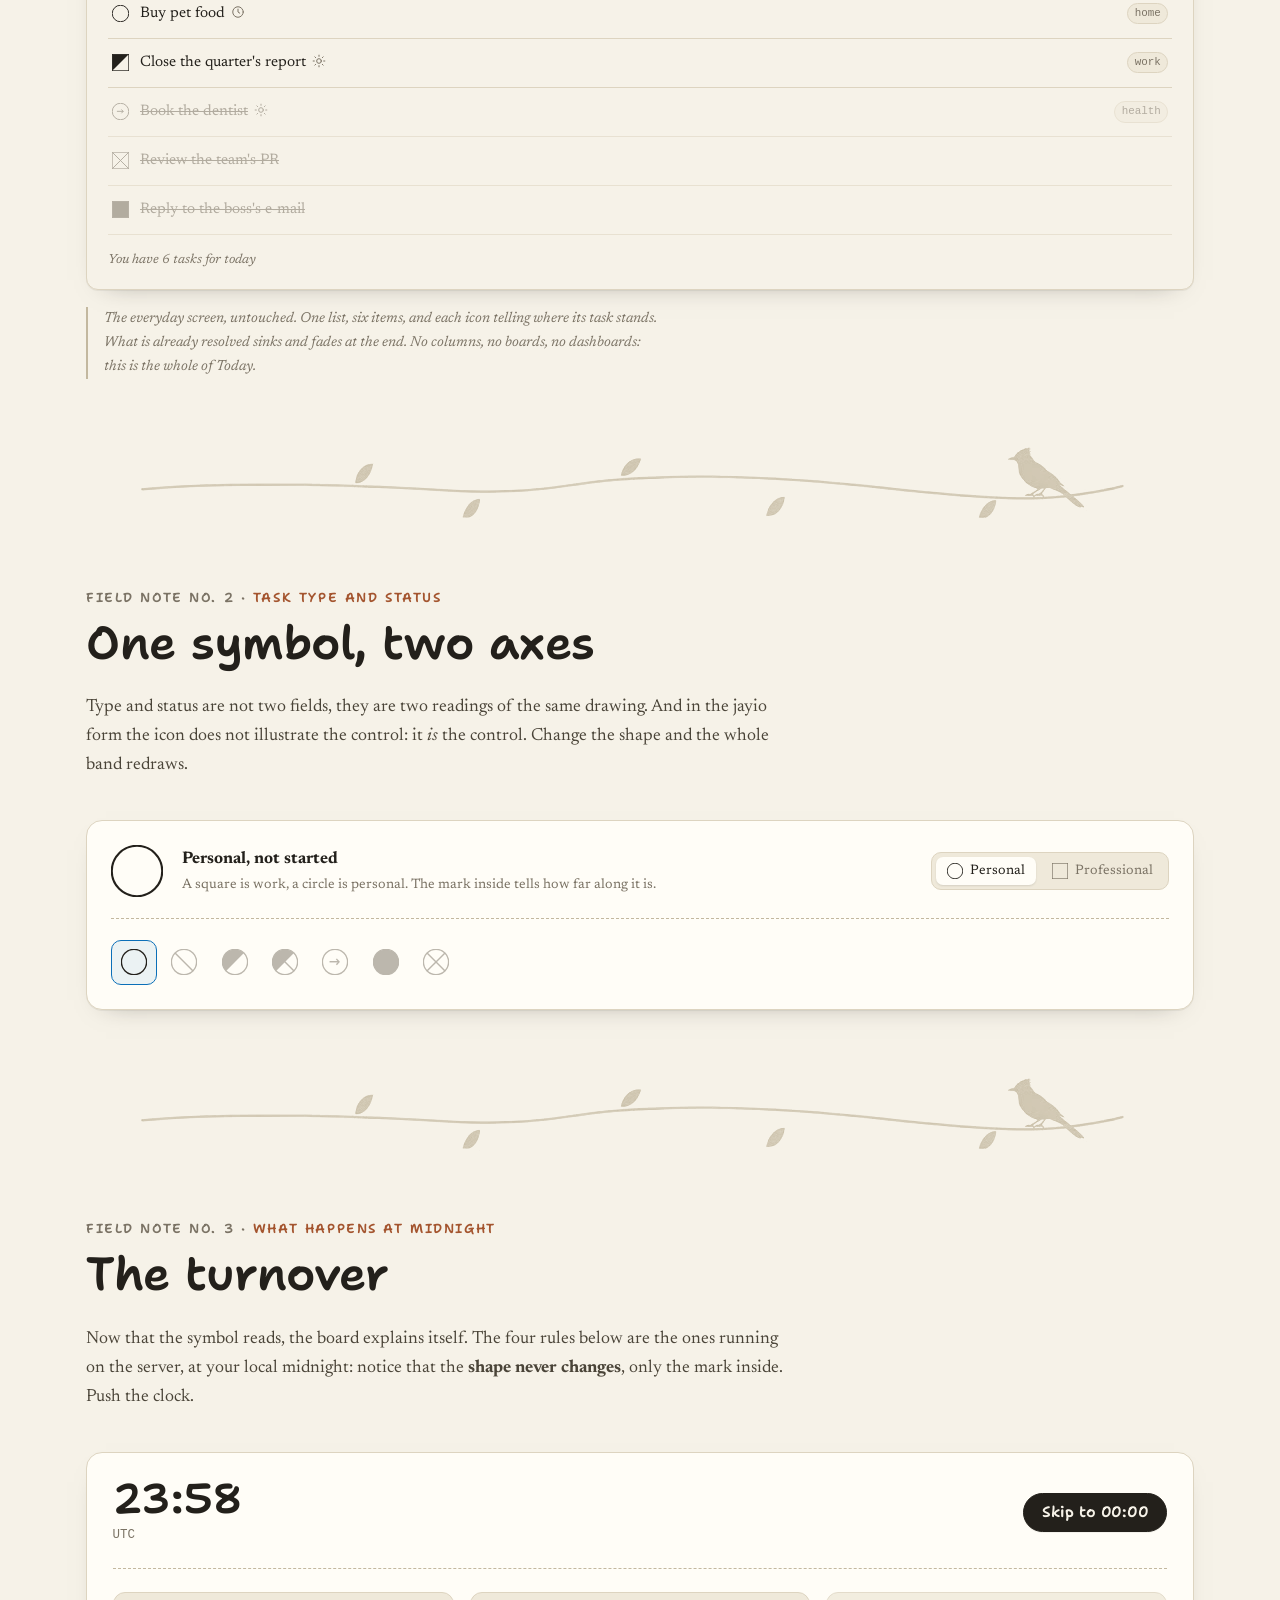
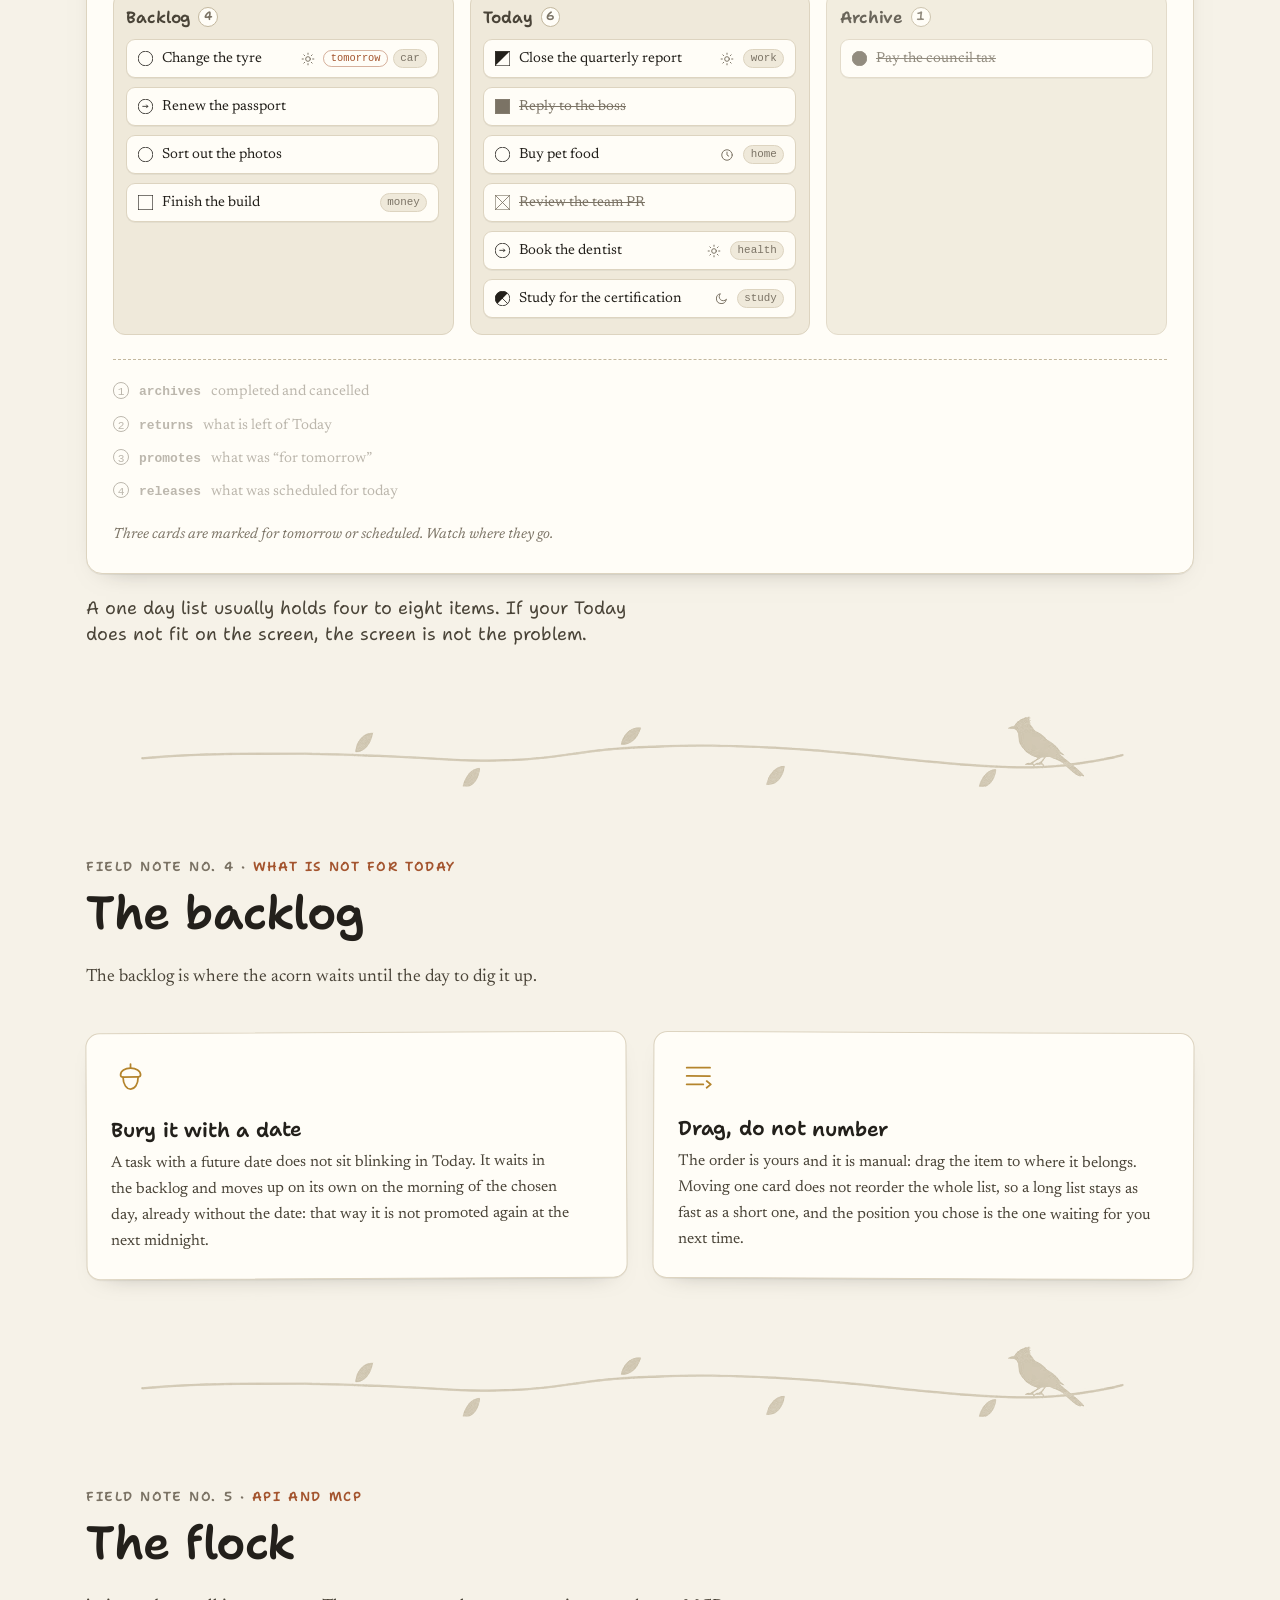
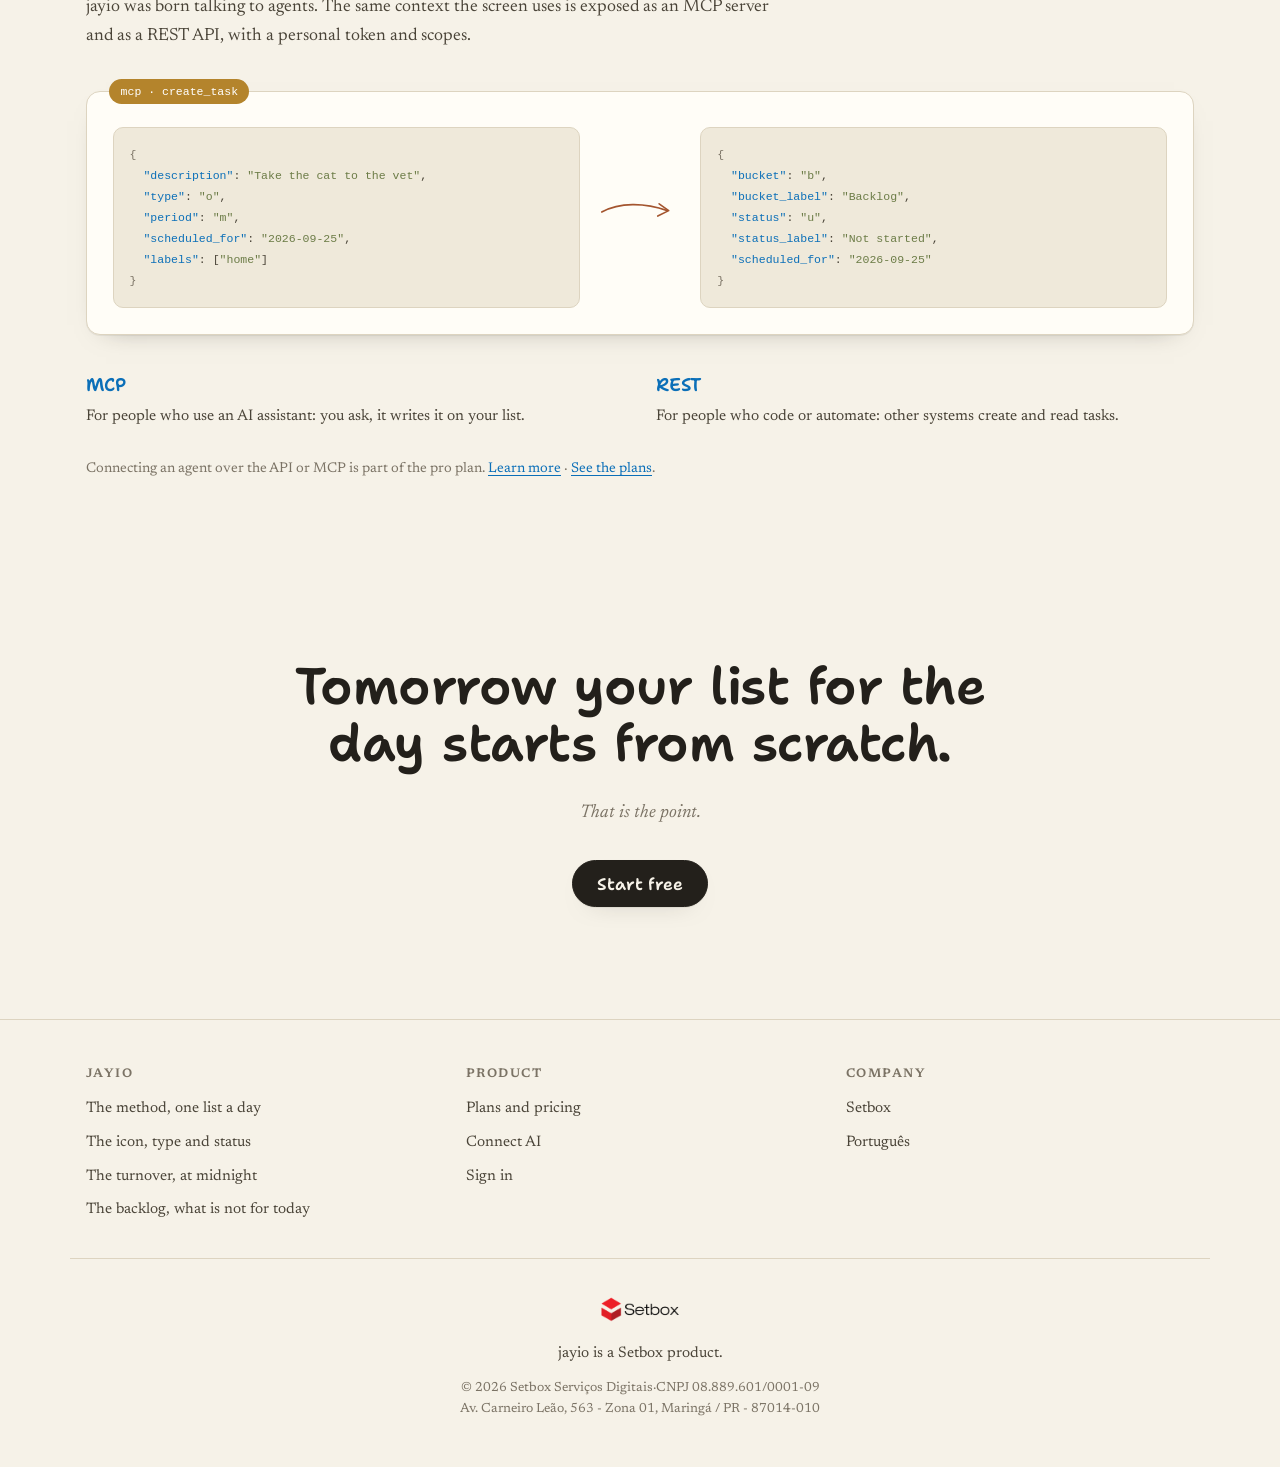
==== commit 15d517d0: "feat: Página Conectar IA, navbar no mobile e um CTA por tela A nova página Conectar IA, em pt e en, " ====
--- a/index.html
+++ b/index.html
@@ -68,8 +68,8 @@
       <svg class="ico-tema ico-sol" aria-hidden="true"><use href="#p-m"></use></svg>
       <span class="sr btn-tema-txt">Darken</span>
     </button>
-    <a class="btn btn-fantasma" href="pricing.html">Pricing</a>
-    <a class="btn btn-primario" href="https://app.jayio.app">Sign in</a>
+    <a class="topo-link" href="pricing.html">Pricing</a>
+    <a class="btn btn-fantasma" href="https://app.jayio.app/users/log-in">Sign in</a>
   </div>
 </header>
 
@@ -96,12 +96,12 @@
     </p>
 
     <div class="abertura-btns">
-      <a class="btn btn-primario btn-g" href="#turnover">Watch the day turn</a>
-      <a class="btn btn-fantasma btn-g" href="https://app.jayio.app">Open jayio</a>
+      <a class="btn btn-primario btn-g" href="https://app.jayio.app/users/register">Start free</a>
+      <a class="link-rolar" href="#turnover">Watch the day turn <span aria-hidden="true">&darr;</span></a>
     </div>
 
     <p class="miudo">
-      Start free. No card, no &ldquo;talk to sales&rdquo;.
+      No card, no &ldquo;talk to sales&rdquo;.
       <a href="pricing.html">See the plans</a>.
     </p>
   </div>
@@ -495,38 +495,27 @@
     <div>
       <h3>MCP</h3>
       <p>
-        Eight tools: create, list, read, update, move, complete, list labels and
-        describe the schema. Your agent comes in with the same personal token you
-        revoke on the tokens screen.
+        For people who use an AI assistant: you ask, it writes it on your list.
       </p>
     </div>
     <div>
       <h3>REST</h3>
       <p>
-        <code>/api/v1</code> with a bearer token. Scope per action: a read token
-        stays a read token. Signing out of a device deletes only that token.
+        For people who code or automate: other systems create and read tasks.
       </p>
     </div>
-    <div>
-      <h3>Screen</h3>
-      <p>
-        The cleanup arrives on its own: if the tab is open when the day changes,
-        the list rearranges in front of you. Nobody has to hit F5 to find out
-        that tomorrow started.
-      </p>
-    </div>
   </div>
 
   <p class="miudo bando-nota">
-    Connecting an agent over the API or MCP is part of the pro plan. <a href="pricing.html">See the plans</a>.
+    Connecting an agent over the API or MCP is part of the pro plan. <a href="connect-ai.html">Learn more</a> &middot; <a href="pricing.html">See the plans</a>.
   </p>
 </section>
 
 <!-- ─────────────────────────── CLOSING ─────────────────────────── -->
 <section class="fecho">
-  <h2>Tomorrow your list for today will be empty.</h2>
+  <h2>Tomorrow your list for the day starts from scratch.</h2>
   <p>That is the point.</p>
-  <a class="btn btn-primario btn-g" href="https://app.jayio.app">Open jayio</a>
+  <a class="btn btn-primario btn-g" href="https://app.jayio.app/users/register">Start free</a>
 </section>
 
 </main>
@@ -544,8 +533,8 @@
     <div class="rodape-col">
       <h2>Product</h2>
       <a href="pricing.html">Plans and pricing</a>
-      <a href="#flock">API and MCP</a>
-      <a href="https://app.jayio.app">Sign in</a>
+      <a href="connect-ai.html">Connect AI</a>
+      <a href="https://app.jayio.app/users/log-in">Sign in</a>
     </div>
 
     <div class="rodape-col">
--- a/assets/css/site.css
+++ b/assets/css/site.css
@@ -297,12 +297,50 @@
 :root[data-tema="claro"] .marca .marca-claro { display: block; }
 :root[data-tema="claro"] .marca .marca-escuro { display: none; }
 
+/* Planos é navegação, não ação: texto, para "Entrar" ser o único botão do
+   topo, e de contorno, para não disputar com o botão cheio da página. */
+.topo-link {
+  font-family: var(--mao);
+  font-weight: 600;
+  font-size: .95rem;
+  color: var(--tinta-2);
+  text-decoration: none;
+  padding: .4rem .5rem;
+}
+.topo-link:hover { color: var(--tinta); }
+.topo-link[aria-current="page"] {
+  color: var(--tinta);
+  text-decoration: underline;
+  text-decoration-color: var(--ocre);
+  text-underline-offset: .3em;
+}
+
 /* Sem menu, quem empurra as ações para a direita é a própria margem. */
 .topo-acoes {
   display: flex;
   align-items: center;
   gap: .9rem;
   margin-inline-start: auto;
+}
+
+/* No celular a marca e as quatro ações cabem numa linha só se tudo encolher
+   junto: com o tamanho do desktop elas quebravam para baixo da marca e, abaixo
+   de uns 360px, empurravam a página para o lado e cortavam o texto. */
+@media (max-width: 560px) {
+  .topo { flex-wrap: nowrap; gap: .6rem; padding-block: 1rem; }
+  .marca { flex-shrink: 0; }
+  .marca img { height: 30px; }
+  .topo-acoes { gap: .25rem; }
+  .topo-acoes .btn { padding: .42rem .8rem; font-size: .85rem; }
+  .topo-link { font-size: .85rem; padding: .3rem .35rem; }
+  .btn-idioma { padding: .3rem .35rem; font-size: .8rem; }
+  .btn-tema { padding: .3rem; }
+}
+
+/* Nos aparelhos mais estreitos sai o link de planos: o preço continua a um
+   toque, pelo link logo abaixo do título e pelo rodapé. */
+@media (max-width: 380px) {
+  .topo-link { display: none; }
 }
 
 /* ------------------------------------------------------------ abertura --- */
@@ -354,7 +392,20 @@
 
 .linha-fina { font-size: 1.16rem; color: var(--tinta-2); max-width: 34rem; }
 
-.abertura-btns { display: flex; gap: .8rem; flex-wrap: wrap; margin: 1.8rem 0 1rem; }
+.abertura-btns { display: flex; gap: .8rem 1.4rem; flex-wrap: wrap; align-items: center; margin: 1.8rem 0 1rem; }
+
+/* Uma ação principal por tela: o botão cheio é "Começar grátis". Ver a virada
+   é curiosidade, então é texto com seta, e não um segundo botão disputando. */
+.link-rolar {
+  font-family: var(--mao);
+  font-weight: 600;
+  color: var(--tinta-2);
+  text-decoration: underline;
+  text-decoration-color: var(--borda-forte);
+  text-underline-offset: .25em;
+  padding: .5rem 0;
+}
+.link-rolar:hover { color: var(--tinta); text-decoration-color: currentColor; }
 
 .abertura-fig { margin: 0; }
 
@@ -1063,7 +1114,7 @@
 
 .bando-grade {
   display: grid;
-  grid-template-columns: repeat(3, 1fr);
+  grid-template-columns: repeat(2, 1fr);
   gap: 2rem;
   margin-top: 2.5rem;
 }
@@ -1293,6 +1344,105 @@
   .plano-ciclo { min-height: 0; }
 }
 
+/* ------------------------------------------------------- conectar IA --- */
+
+/* A página que explica MCP e API para quem não programa. Mesmo papel dos
+   planos: fichas coladas, sem painel de SaaS. */
+.ia-portas {
+  display: grid;
+  grid-template-columns: repeat(2, minmax(0, 1fr));
+  gap: 1.4rem;
+}
+.ia-porta {
+  background: var(--papel-2);
+  border: 1px solid var(--borda);
+  border-radius: 14px;
+  padding: 1.6rem 1.5rem;
+  box-shadow: var(--sombra);
+}
+.ia-porta:nth-child(odd) { transform: rotate(-.25deg); }
+.ia-porta:nth-child(even) { transform: rotate(.2deg); }
+.ia-porta h2 { font-size: 1.45rem; margin: 0 0 .2rem; color: var(--terra); }
+.ia-porta .ia-sigla { font-family: var(--mono); font-size: .78rem; color: var(--tinta-3); margin: 0 0 1rem; }
+.ia-porta p { color: var(--tinta-2); margin: 0 0 .9rem; }
+.ia-porta dl { margin: 0; display: grid; gap: .7rem; }
+.ia-porta dt { font-family: var(--mao); font-weight: 600; font-size: .85rem; color: var(--azul); }
+.ia-porta dd { margin: .1rem 0 0; color: var(--tinta-2); }
+
+/* A fala do exemplo é escrita à mão: é o que a pessoa diria, não código. */
+.ia-fala {
+  font-family: var(--mao);
+  background: var(--azul-lavado);
+  border-radius: 12px 12px 12px 2px;
+  padding: .6rem .9rem;
+  display: inline-block;
+  color: var(--tinta);
+}
+
+.ia-passos {
+  list-style: none;
+  counter-reset: passo;
+  margin: 0;
+  padding: 0;
+  display: grid;
+  gap: 1.1rem;
+  max-width: 46rem;
+}
+.ia-passos li {
+  counter-increment: passo;
+  display: grid;
+  /* `minmax(0, 1fr)` e não `1fr`: com `1fr` a coluna cresce até caber o
+     comando inteiro do bloco de código, e no celular a página ganhava rolagem
+     lateral. Assim é o bloco que rola, sozinho. */
+  grid-template-columns: 2.2rem minmax(0, 1fr);
+  gap: .9rem;
+  color: var(--tinta-2);
+}
+.ia-passos li > div { min-width: 0; overflow-wrap: anywhere; }
+.ia-passos li::before {
+  content: counter(passo);
+  font-family: var(--mao);
+  font-weight: 700;
+  font-size: 1.1rem;
+  color: var(--papel);
+  background: var(--terra);
+  border-radius: 999px;
+  width: 2.2rem;
+  height: 2.2rem;
+  display: grid;
+  place-items: center;
+}
+.ia-passos strong { color: var(--tinta); }
+.ia-passos pre {
+  margin: .6rem 0 0;
+  overflow-x: auto;
+  background: var(--papel-3);
+  border: 1px solid var(--borda);
+  border-radius: 10px;
+  padding: .8rem 1rem;
+  font-size: .8rem;
+}
+.ia-passos code, .ia-perguntas code { font-family: var(--mono); font-size: .86em; }
+
+.ia-perguntas { max-width: 46rem; display: grid; gap: .6rem; }
+.ia-perguntas details {
+  background: var(--papel-2);
+  border: 1px solid var(--borda);
+  border-radius: 12px;
+  padding: .9rem 1.1rem;
+}
+.ia-perguntas summary {
+  cursor: pointer;
+  font-weight: 500;
+  color: var(--tinta);
+}
+.ia-perguntas details p { margin: .7rem 0 0; color: var(--tinta-2); }
+
+@media (max-width: 760px) {
+  .ia-portas { grid-template-columns: 1fr; }
+  .ia-porta, .ia-porta:nth-child(odd), .ia-porta:nth-child(even) { transform: none; }
+}
+
 /* -------------------------------------------------------------- motion --- */
 
 @media (prefers-reduced-motion: reduce) {
